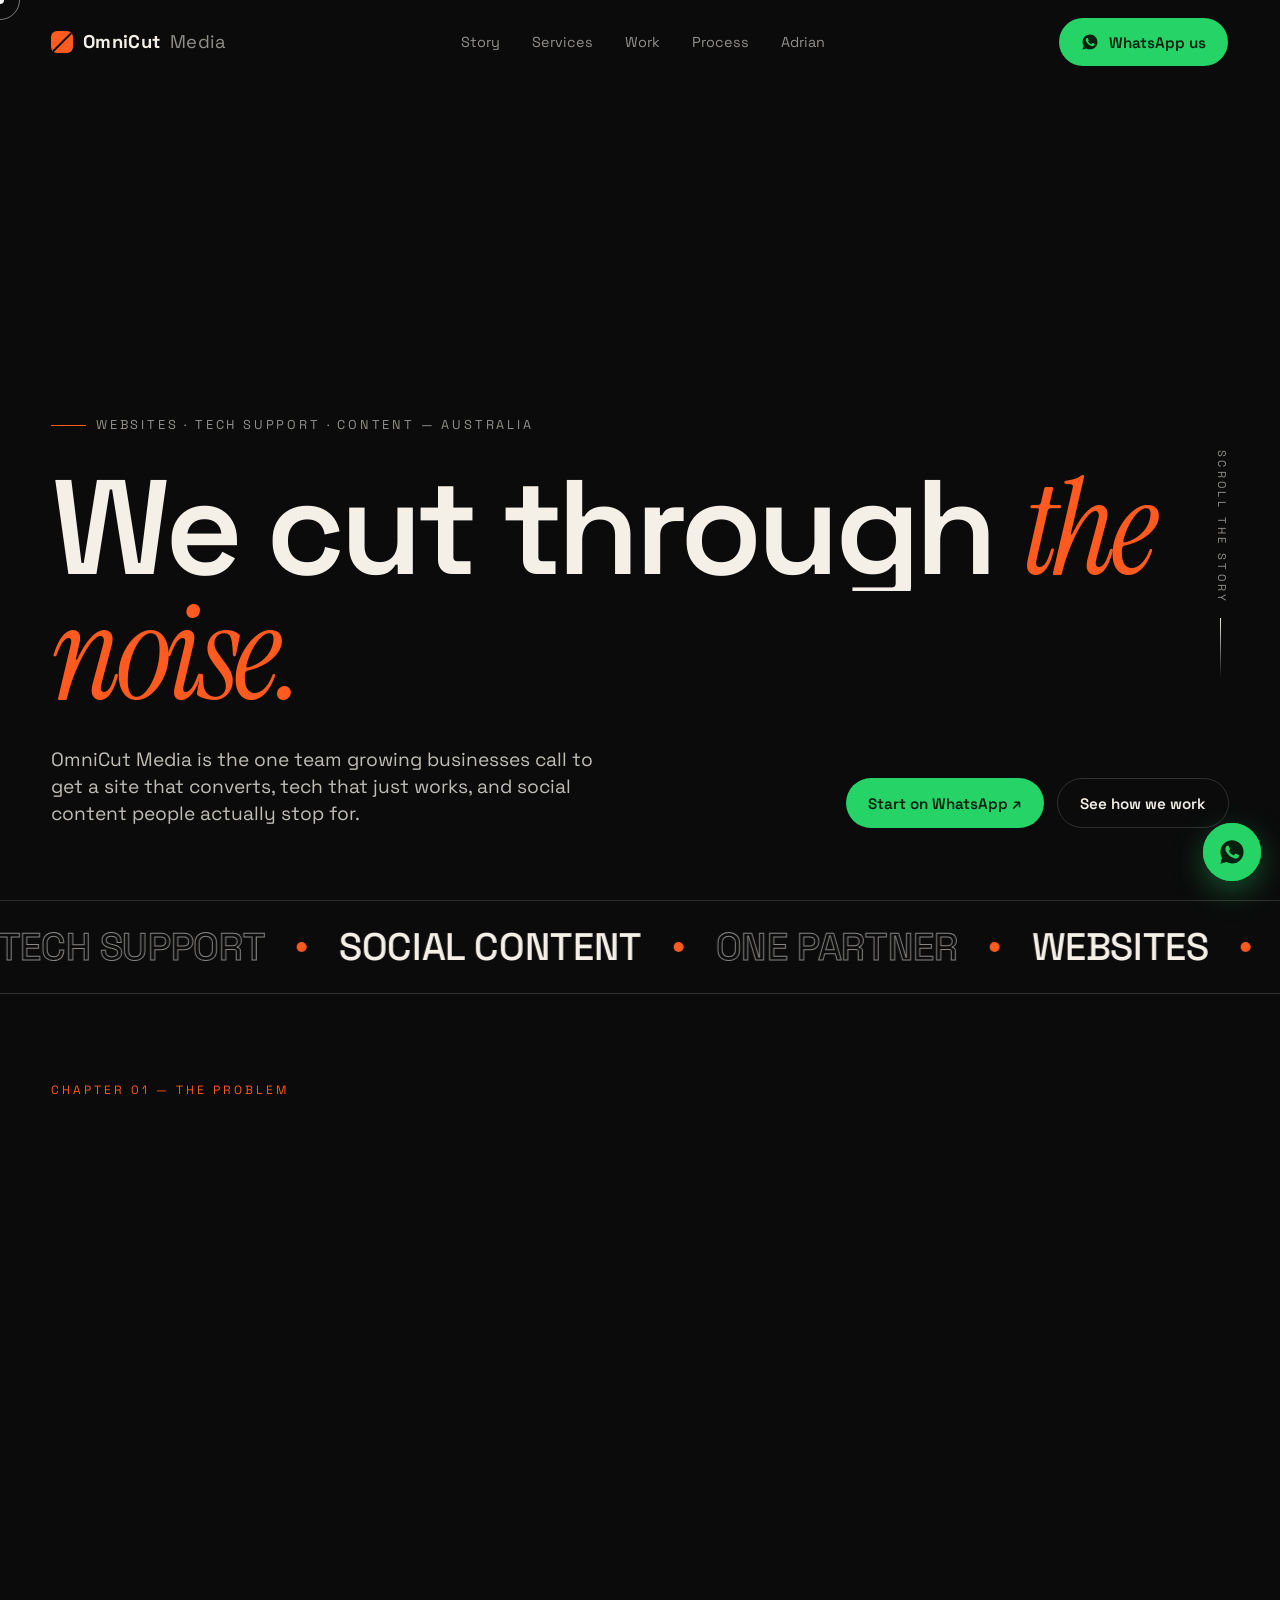
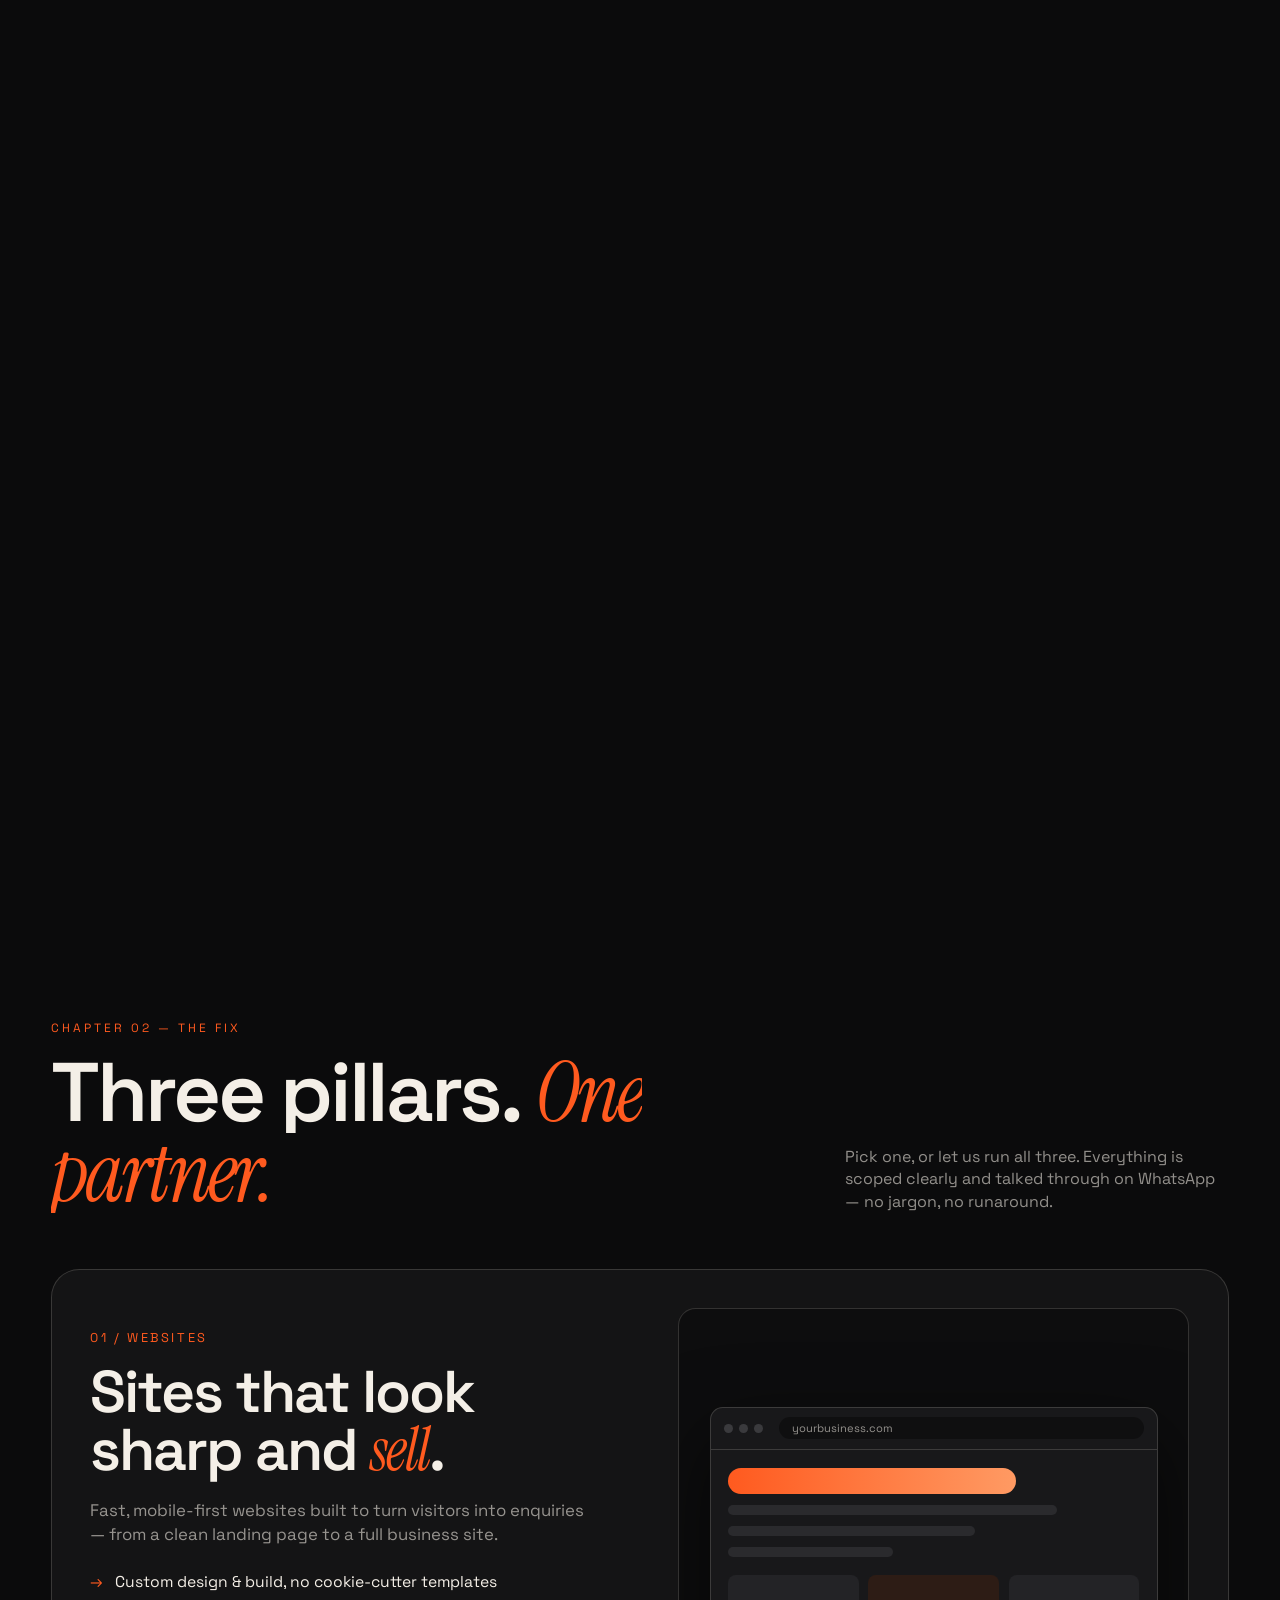
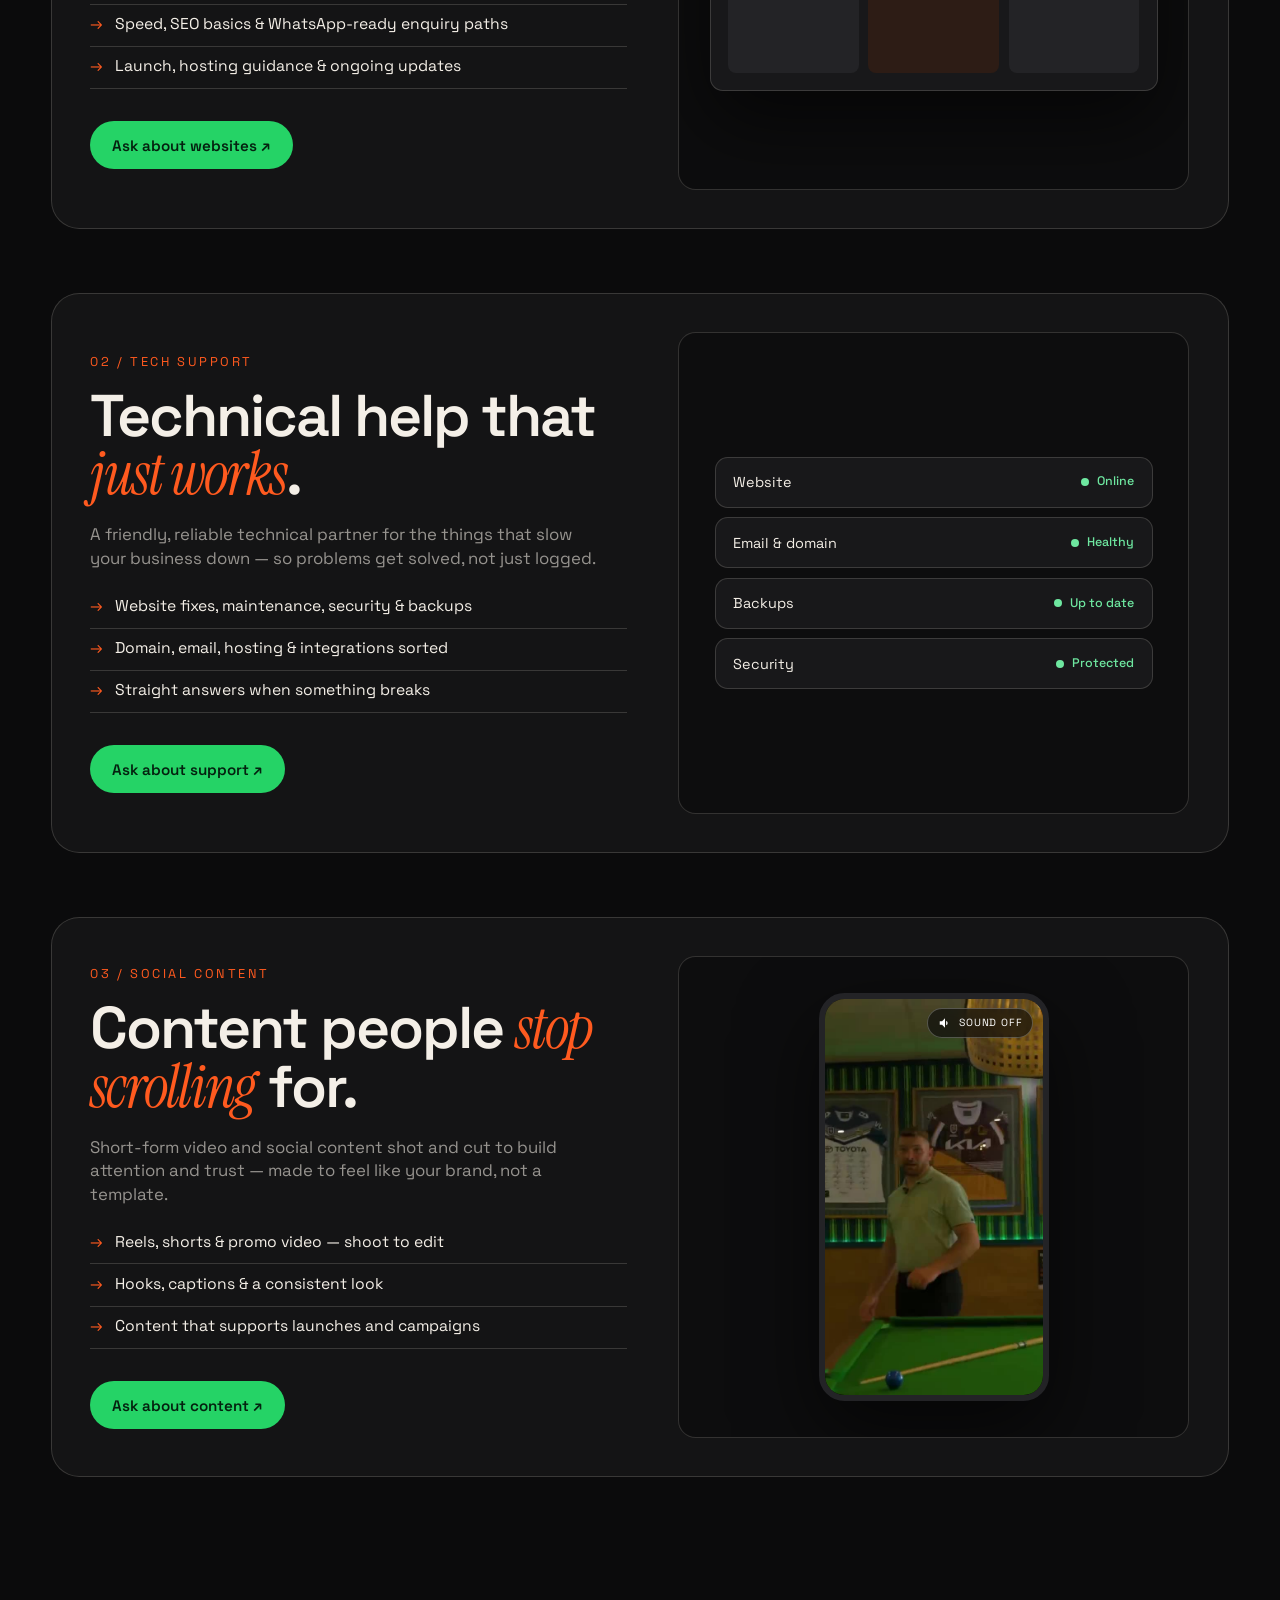
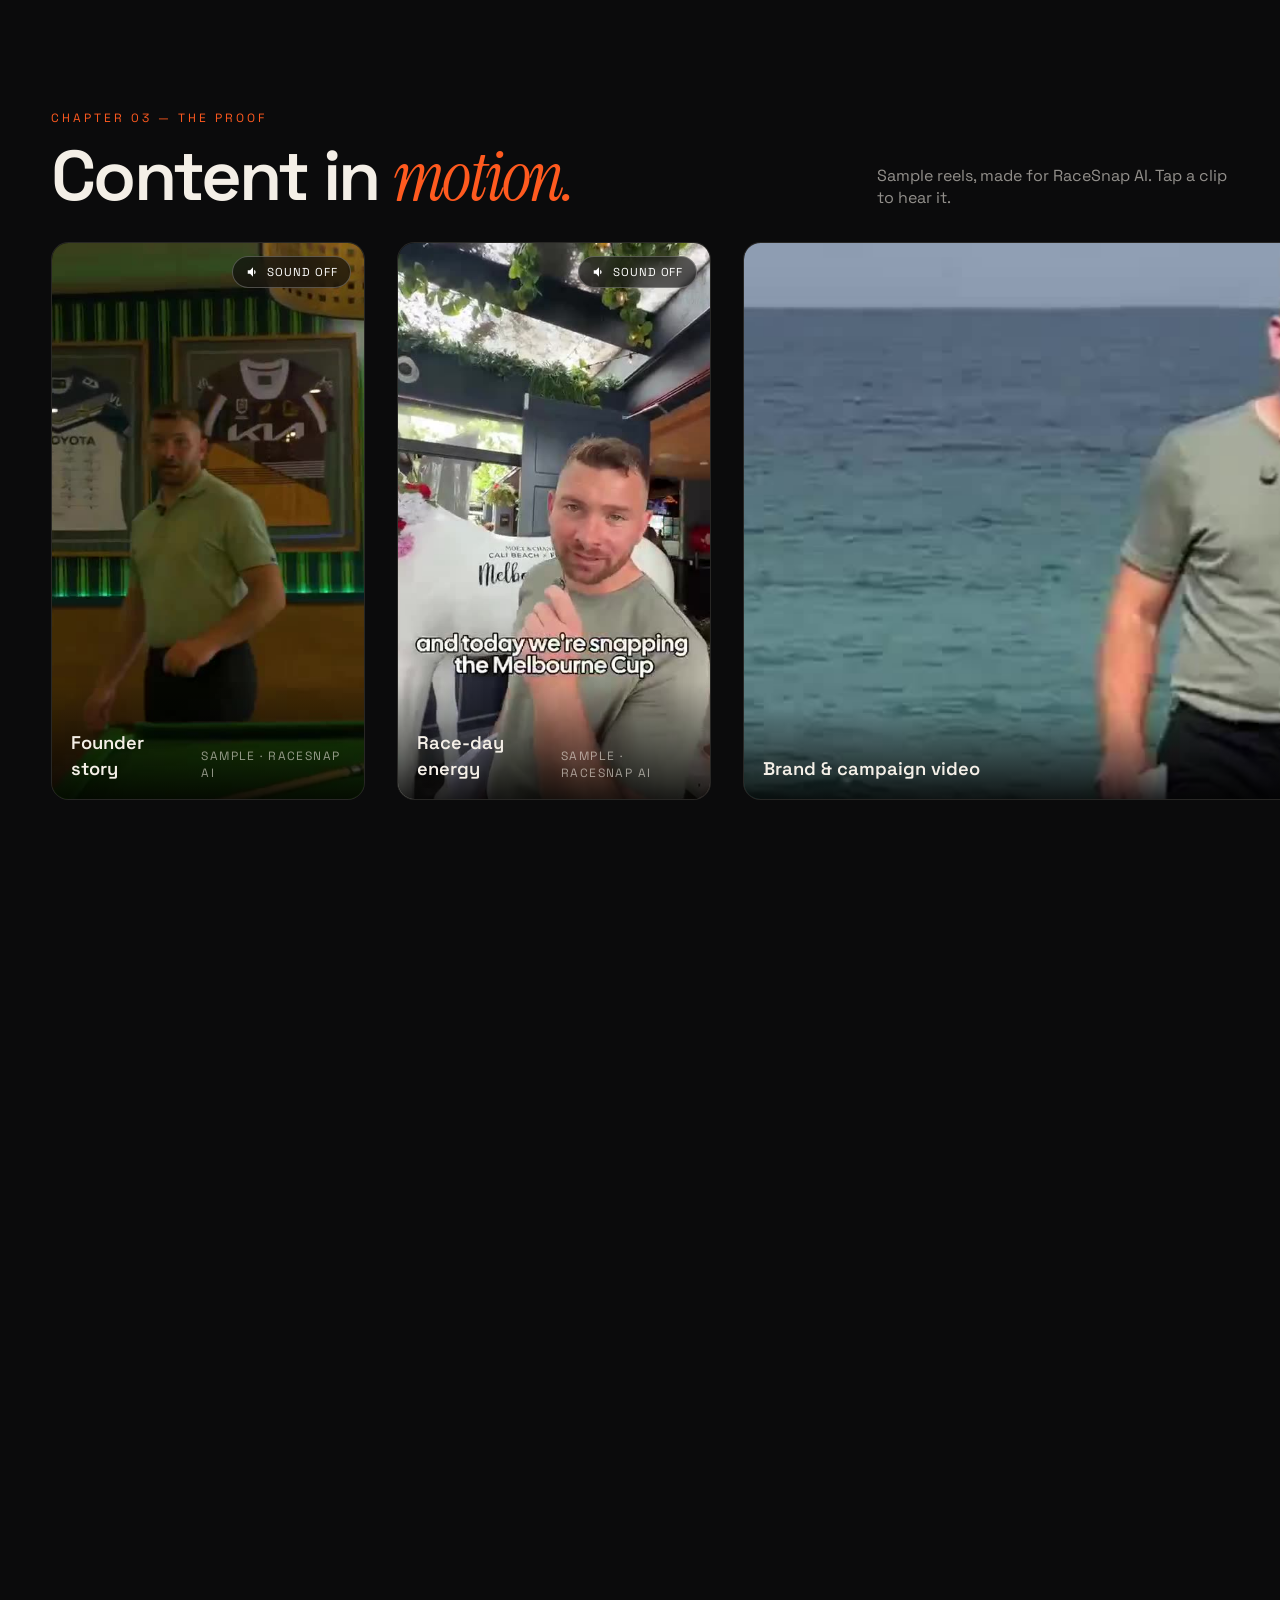
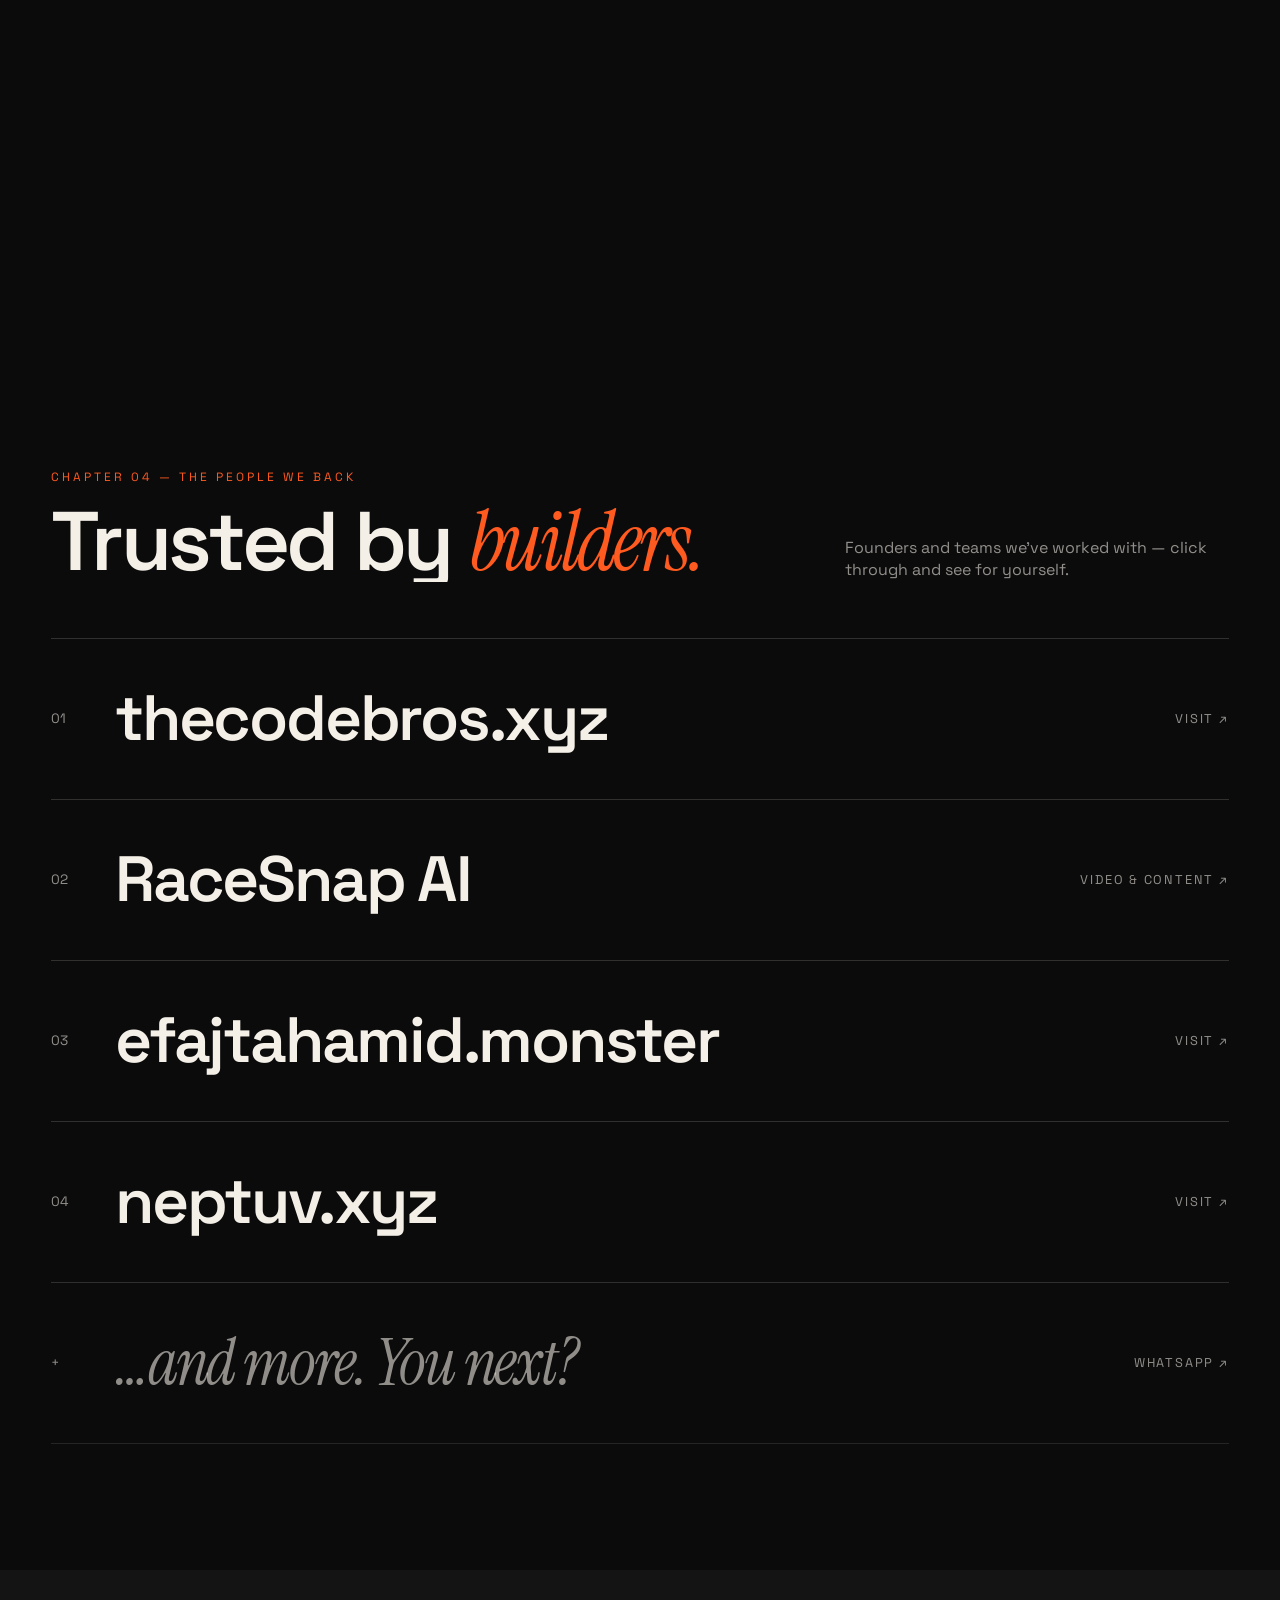
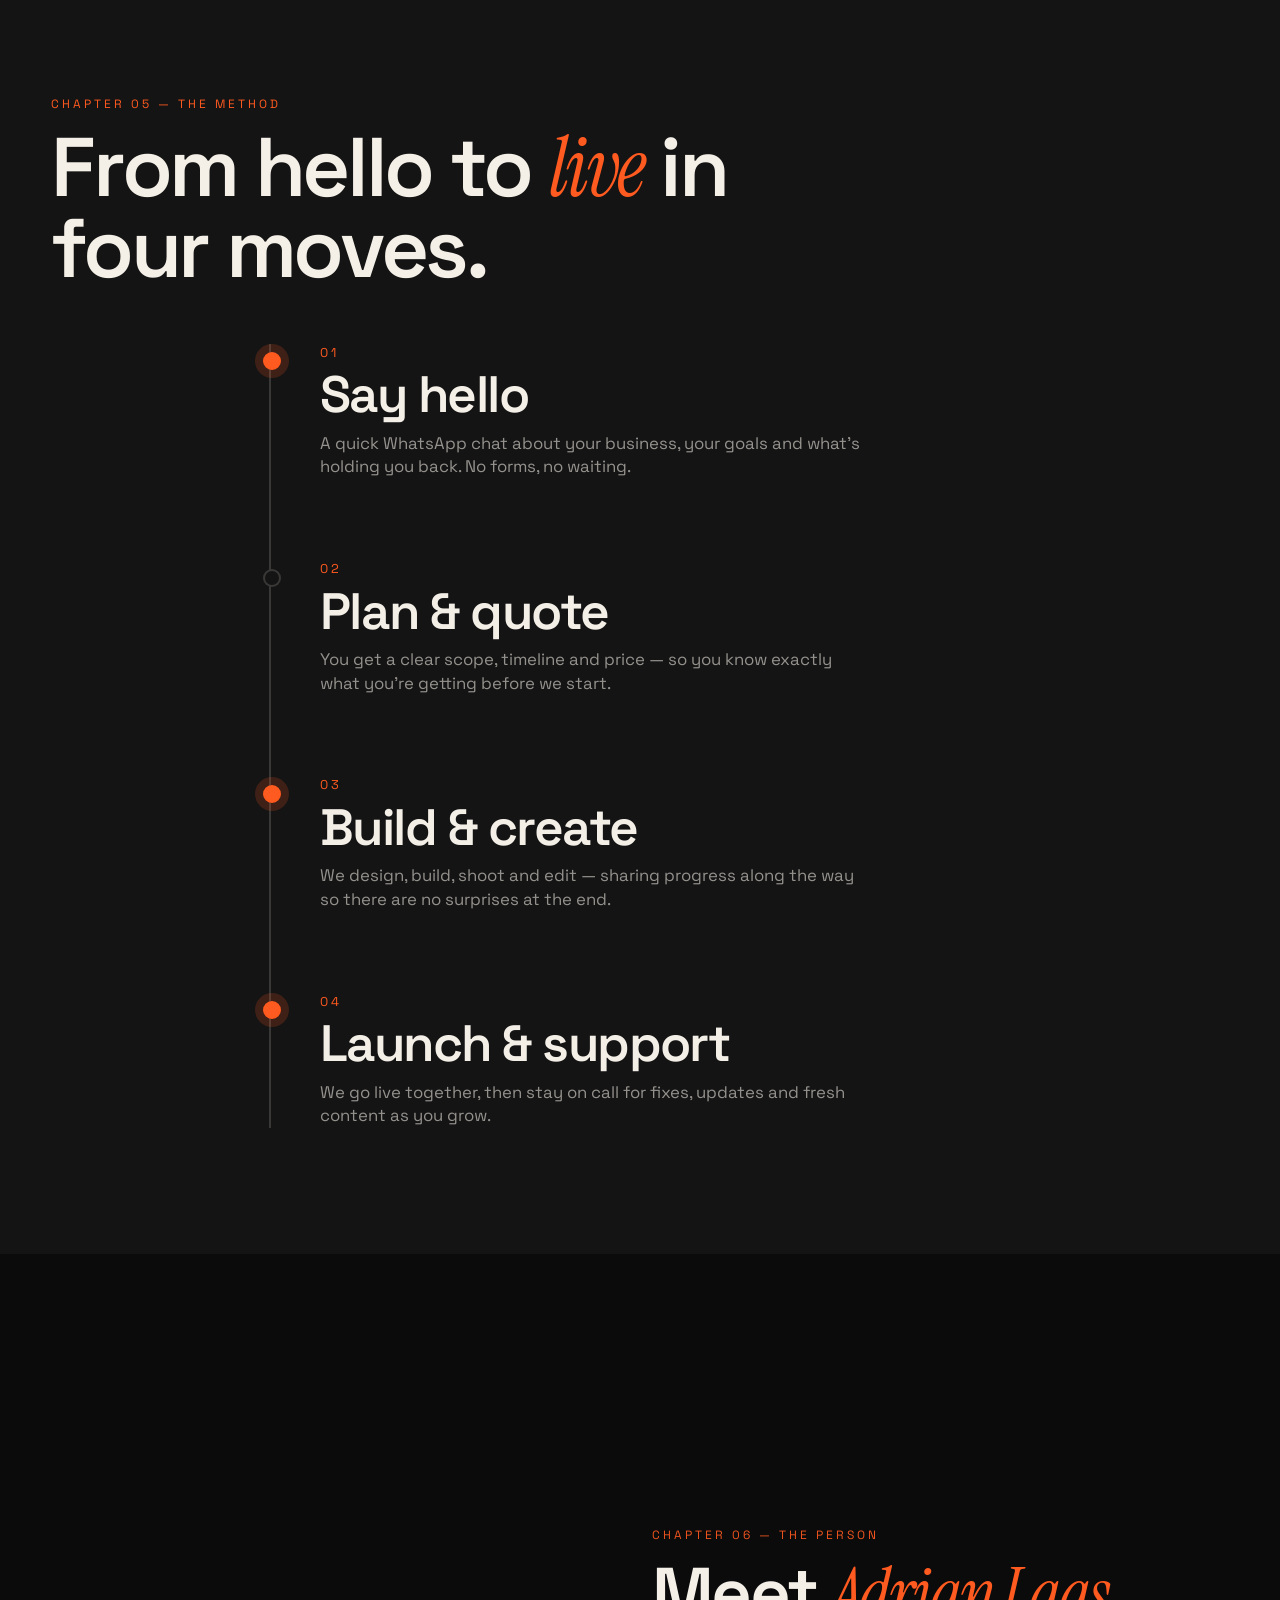
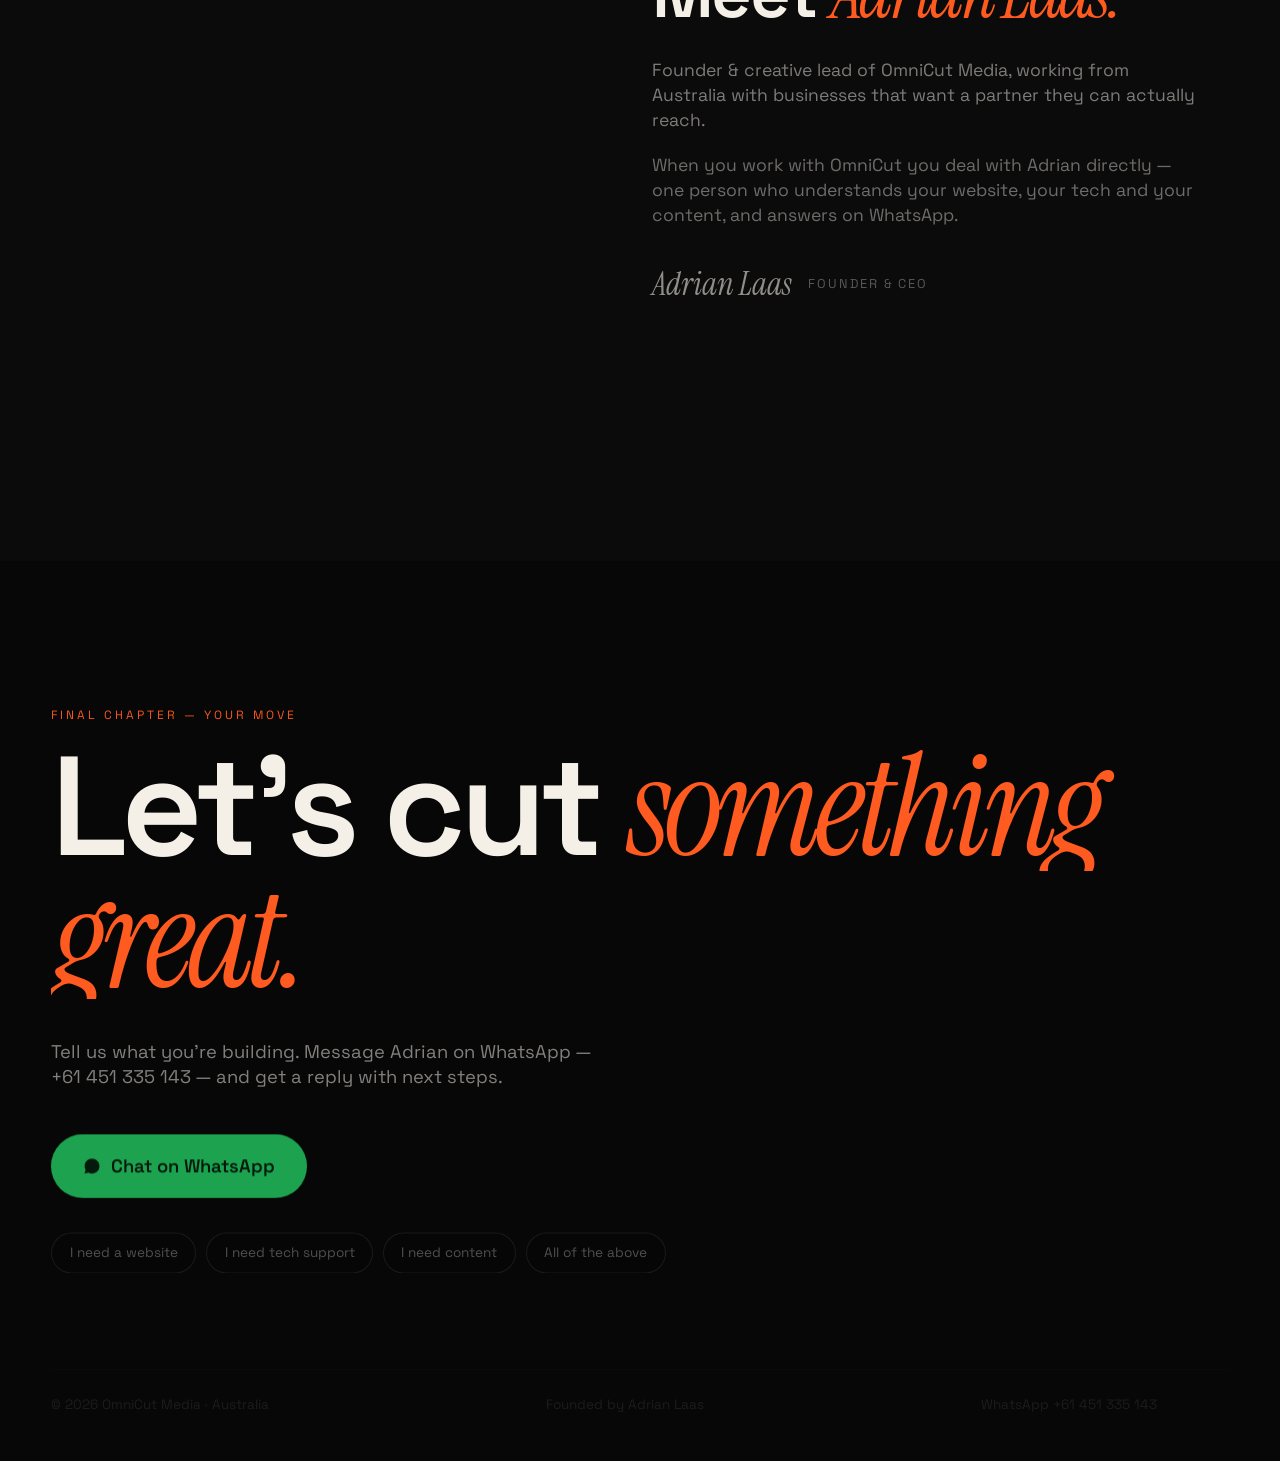
==== index.html @ cf91d257 "Add OmniCut Media story-scroll website Co-Authored-By: Claude Sonnet 5.5 <noreply@anthropic.com> Cla" ====
<!DOCTYPE html>
<html lang="en">
<head>
<meta charset="UTF-8">
<meta name="viewport" content="width=device-width, initial-scale=1.0">
<title>OmniCut Media — Websites, Tech Support & Content</title>
<meta name="description" content="OmniCut Media, founded by Adrian Laas in Australia: websites, technical support and social media content for growing businesses.">
<link rel="preconnect" href="https://fonts.googleapis.com">
<link rel="preconnect" href="https://fonts.gstatic.com" crossorigin>
<link href="https://fonts.googleapis.com/css2?family=Instrument+Serif:ital@0;1&family=Space+Grotesk:wght@400;500;600;700&display=swap" rel="stylesheet">
<style>
  :root {
    --bg: #0b0b0c;
    --bg-2: #141415;
    --fg: #f4efe7;
    --muted: rgba(244, 239, 231, 0.58);
    --line: rgba(244, 239, 231, 0.16);
    --accent: #ff5a1f;
    --wa: #25d366;
    --radius: 1.1rem;
    --font: "Space Grotesk", -apple-system, BlinkMacSystemFont, "Segoe UI", Roboto, Helvetica, Arial, sans-serif;
    --font-serif: "Instrument Serif", Georgia, "Times New Roman", serif;
    --pad: clamp(1.25rem, 4vw, 3.5rem);
  }
  * { margin: 0; padding: 0; box-sizing: border-box; }
  html { background: var(--bg); }
  html.lenis, html.lenis body { height: auto; }
  .lenis.lenis-smooth { scroll-behavior: auto !important; }
  .lenis.lenis-stopped { overflow: hidden; }
  body { color: var(--fg); font-family: var(--font); overflow-x: clip; -webkit-font-smoothing: antialiased; line-height: 1.4; }
  a { color: inherit; text-decoration: none; }
  button { font: inherit; color: inherit; }
  img, video { display: block; max-width: 100%; }
  em { font-family: var(--font-serif); font-style: italic; font-weight: 400; color: var(--accent); }
  ::selection { background: var(--accent); color: #000; }

  /* ---------- cursor ---------- */
  .cursor, .cursor-ring { position: fixed; top: 0; left: 0; pointer-events: none; z-index: 9999; border-radius: 50%; transform: translate(-50%, -50%); }
  .cursor { width: 8px; height: 8px; background: #fff; mix-blend-mode: difference; }
  .cursor-ring { width: 40px; height: 40px; border: 1px solid rgba(255,255,255,.45); display: grid; place-items: center; font-size: .6rem; letter-spacing: .12em; text-transform: uppercase; color: #000; }
  .cursor-ring span { opacity: 0; }
  @media (hover: none), (max-width: 768px) { .cursor, .cursor-ring { display: none; } }

  /* ---------- loader ---------- */
  .loader { position: fixed; inset: 0; z-index: 200; background: var(--bg); display: grid; place-items: center; }
  .loader-inner { display: flex; flex-direction: column; align-items: center; gap: 1.6rem; }
  .ring { position: relative; width: 120px; height: 120px; }
  .ring svg { width: 100%; height: 100%; transform: rotate(-90deg); }
  .ring circle { fill: none; stroke-width: 2; }
  .ring .track { stroke: var(--line); }
  .ring .bar { stroke: var(--accent); stroke-dasharray: 339.3; stroke-dashoffset: 339.3; stroke-linecap: round; }
  .ring .pct { position: absolute; inset: 0; display: grid; place-items: center; font-size: 1rem; letter-spacing: .1em; }
  .loader-brand { font-size: 1rem; letter-spacing: .4em; text-transform: uppercase; color: var(--muted); }

  /* ---------- header ---------- */
  header { position: fixed; inset: 0 0 auto 0; z-index: 50; display: flex; align-items: center; justify-content: space-between; padding: 1.1rem var(--pad); transition: background .4s, backdrop-filter .4s, padding .4s; }
  header.scrolled { background: rgba(11,11,12,.6); backdrop-filter: blur(14px); -webkit-backdrop-filter: blur(14px); padding-top: .8rem; padding-bottom: .8rem; }
  .brand { display: flex; align-items: center; gap: .6rem; font-weight: 700; letter-spacing: .02em; font-size: 1.15rem; }
  .brand i { width: 22px; height: 22px; border-radius: 6px; background: var(--accent); display: grid; place-items: center; position: relative; overflow: hidden; }
  .brand i::after { content: ""; position: absolute; width: 140%; height: 2px; background: var(--bg); transform: rotate(-45deg); }
  .brand b { font-weight: 400; color: var(--muted); }
  nav.links { display: flex; gap: 2rem; font-size: .9rem; color: var(--muted); }
  nav.links a { position: relative; transition: color .25s; }
  nav.links a:hover { color: var(--fg); }
  nav.links a::after { content: ""; position: absolute; left: 0; bottom: -4px; width: 100%; height: 1px; background: var(--accent); transform: scaleX(0); transform-origin: left; transition: transform .35s; }
  nav.links a:hover::after { transform: scaleX(1); }
  .btn { display: inline-flex; align-items: center; gap: .6rem; padding: .85rem 1.4rem; border-radius: 99px; font-weight: 600; font-size: .95rem; background: var(--fg); color: #0b0b0c; border: 0; cursor: pointer; will-change: transform; transition: background .3s, color .3s; }
  .btn:hover { background: var(--accent); color: #000; }
  .btn.wa { background: var(--wa); color: #04210f; }
  .btn.wa:hover { background: #fff; }
  .btn.ghost { background: transparent; color: var(--fg); border: 1px solid var(--line); }
  .btn.ghost:hover { background: var(--fg); color: #000; }
  .btn svg { width: 18px; height: 18px; fill: currentColor; flex: none; }
  @media (max-width: 860px) { nav.links { display: none; } }
  @media (max-width: 520px) { .brand b { display: none; } header .btn { padding: .65rem 1rem; font-size: .85rem; } .wa-float { bottom: .8rem; right: .8rem; width: 50px; height: 50px; } }

  /* ---------- hero ---------- */
  .hero { position: relative; min-height: 100svh; display: flex; align-items: flex-end; padding: 0 var(--pad) clamp(3rem, 8vh, 5rem); overflow: hidden; }
  .hero-media { position: absolute; inset: 0; z-index: 0; }
  .hero-media video { width: 100%; height: 115%; object-fit: cover; filter: saturate(.85) contrast(1.05); }
  .hero-media::after { content: ""; position: absolute; inset: 0; background: linear-gradient(180deg, rgba(11,11,12,.55) 0%, rgba(11,11,12,.25) 35%, rgba(11,11,12,.92) 100%); }
  .hero-inner { position: relative; z-index: 2; width: 100%; display: grid; gap: 2rem; }
  .eyebrow { display: inline-flex; align-items: center; gap: .6rem; font-size: .8rem; letter-spacing: .22em; text-transform: uppercase; color: var(--muted); }
  .eyebrow::before { content: ""; width: 2.2rem; height: 1px; background: var(--accent); }
  .hero h1 { font-size: clamp(3rem, 10.5vw, 9.5rem); font-weight: 600; line-height: .92; letter-spacing: -.04em; max-width: 14ch; }
  .hero-row { display: flex; flex-wrap: wrap; align-items: flex-end; justify-content: space-between; gap: 2rem; }
  .hero .sub { max-width: 34rem; font-size: clamp(1rem, 1.5vw, 1.25rem); color: rgba(244,239,231,.78); }
  .hero-ctas { display: flex; flex-wrap: wrap; gap: .8rem; }
  .scroll-cue { position: absolute; right: var(--pad); top: 50%; z-index: 2; writing-mode: vertical-rl; font-size: .7rem; letter-spacing: .3em; text-transform: uppercase; color: var(--muted); display: flex; align-items: center; gap: .8rem; }
  .scroll-cue::after { content: ""; width: 1px; height: 60px; background: linear-gradient(var(--fg), transparent); animation: cue 2s infinite; transform-origin: top; }
  @keyframes cue { 0% { transform: scaleY(0); } 50% { transform: scaleY(1); } 100% { transform: scaleY(1); opacity: 0; } }
  @media (max-width: 768px) { .scroll-cue { display: none; } }

  /* ---------- marquee ---------- */
  .marquee { overflow: hidden; border-block: 1px solid var(--line); padding: 1.2rem 0; background: var(--bg); position: relative; z-index: 3; }
  .marquee-track { display: flex; width: max-content; will-change: transform; }
  .marquee-item { display: flex; align-items: center; gap: 2rem; padding-right: 2rem; font-size: clamp(1.4rem, 3.2vw, 2.4rem); text-transform: uppercase; font-weight: 500; white-space: nowrap; letter-spacing: -.01em; }
  .marquee-item .dot { width: 10px; height: 10px; border-radius: 50%; background: var(--accent); }
  .marquee-item.o { color: transparent; -webkit-text-stroke: 1px rgba(244,239,231,.55); }

  /* ---------- story (pinned) ---------- */
  .chapter-label { font-size: .75rem; letter-spacing: .25em; text-transform: uppercase; color: var(--accent); }
  .story { position: relative; height: 100svh; overflow: hidden; background: var(--bg); }
  .story-video { position: absolute; inset: 0; clip-path: inset(50% 50% 50% 50% round 24px); }
  .story-video video { width: 100%; height: 100%; object-fit: cover; }
  .story-video::after { content: ""; position: absolute; inset: 0; background: rgba(11,11,12,.5); }
  .story-stage { position: relative; z-index: 2; height: 100%; display: grid; place-items: center; padding: 0 var(--pad); text-align: center; }
  .story .chapter-label { position: absolute; top: 5.5rem; left: var(--pad); z-index: 3; }
  .story-line { position: absolute; max-width: 18ch; font-size: clamp(2.2rem, 7vw, 6rem); font-weight: 600; line-height: 1; letter-spacing: -.035em; opacity: 0; }
  .story-line small { display: block; margin-top: 1.2rem; font-family: var(--font); font-size: clamp(.95rem, 1.4vw, 1.15rem); letter-spacing: 0; font-weight: 400; color: var(--muted); max-width: 32rem; margin-inline: auto; line-height: 1.5; }
  .story-line.final { max-width: 20ch; }

  /* ---------- services (stack) ---------- */
  .services { padding: clamp(6rem, 14vh, 10rem) var(--pad) 4rem; position: relative; background: var(--bg); z-index: 3; }
  .sec-head { display: flex; flex-wrap: wrap; align-items: end; justify-content: space-between; gap: 1.5rem; margin-bottom: 3.5rem; }
  .sec-head h2 { font-size: clamp(2.4rem, 6.5vw, 5.5rem); font-weight: 600; letter-spacing: -.04em; line-height: .95; max-width: 14ch; }
  .sec-head p { max-width: 24rem; color: var(--muted); }
  .pillar { position: sticky; background: var(--bg-2); border: 1px solid var(--line); border-radius: calc(var(--radius) * 1.6); padding: clamp(1.4rem, 3vw, 2.6rem); display: grid; grid-template-columns: 1.05fr 1fr; gap: clamp(1.5rem, 4vw, 4rem); margin-bottom: 4rem; min-height: min(70vh, 560px); will-change: transform; }
  .pillar .num { font-size: .8rem; letter-spacing: .2em; color: var(--accent); }
  .pillar h3 { font-size: clamp(2rem, 4.6vw, 4rem); letter-spacing: -.035em; line-height: 1; margin: 1rem 0 1.2rem; font-weight: 600; }
  .pillar p.lead { color: var(--muted); max-width: 32rem; margin-bottom: 1.6rem; font-size: 1.05rem; }
  .pillar ul { list-style: none; display: grid; gap: .6rem; margin-bottom: 2rem; }
  .pillar li { display: flex; gap: .7rem; align-items: baseline; border-bottom: 1px solid var(--line); padding-bottom: .6rem; font-size: .98rem; }
  .pillar li::before { content: "→"; color: var(--accent); }
  .pillar .col-text { display: flex; flex-direction: column; justify-content: center; }
  .pillar .col-vis { position: relative; border-radius: var(--radius); overflow: hidden; background: #0d0d0e; min-height: 320px; display: grid; place-items: center; border: 1px solid var(--line); }
  @media (max-width: 860px) { .pillar { position: relative; top: auto !important; grid-template-columns: 1fr; filter: none !important; transform: none !important; } .pillar .col-vis { min-height: 280px; order: -1; } }

  /* visual mocks */
  .browser { width: 88%; border-radius: .8rem; overflow: hidden; background: #18181a; border: 1px solid var(--line); box-shadow: 0 30px 80px rgba(0,0,0,.6); }
  .browser-bar { display: flex; align-items: center; gap: .4rem; padding: .6rem .8rem; border-bottom: 1px solid var(--line); }
  .browser-bar i { width: 9px; height: 9px; border-radius: 50%; background: #3a3a3d; }
  .browser-bar span { margin-left: .6rem; font-size: .7rem; color: var(--muted); background: #0f0f10; padding: .2rem .8rem; border-radius: 99px; flex: 1; }
  .browser-body { padding: 1.1rem; display: grid; gap: .7rem; }
  .sk { height: 10px; border-radius: 99px; background: #2a2a2d; transform-origin: left; }
  .sk.big { height: 26px; background: linear-gradient(90deg, var(--accent), #ff9a63); width: 70%; }
  .sk.w60 { width: 60%; } .sk.w80 { width: 80%; } .sk.w40 { width: 40%; }
  .blocks { display: grid; grid-template-columns: repeat(3, 1fr); gap: .6rem; margin-top: .4rem; }
  .blocks div { aspect-ratio: 4/3; border-radius: .5rem; background: #232326; }
  .blocks div:nth-child(2) { background: #2d1c15; }
  .status-card { width: 86%; display: grid; gap: .6rem; }
  .status-row { display: flex; align-items: center; justify-content: space-between; padding: .9rem 1.1rem; border-radius: .8rem; background: #18181a; border: 1px solid var(--line); font-size: .9rem; }
  .status-row b { display: inline-flex; align-items: center; gap: .5rem; font-weight: 500; font-size: .78rem; color: #6ee7a0; }
  .status-row b::before { content: ""; width: 8px; height: 8px; border-radius: 50%; background: #6ee7a0; box-shadow: 0 0 0 0 rgba(110,231,160,.6); animation: pulse 2s infinite; }
  @keyframes pulse { 70% { box-shadow: 0 0 0 9px rgba(110,231,160,0); } 100% { box-shadow: 0 0 0 0 rgba(110,231,160,0); } }
  .phone { width: min(52%, 230px); aspect-ratio: 9 / 16; border-radius: 1.6rem; overflow: hidden; border: 6px solid #232326; box-shadow: 0 30px 80px rgba(0,0,0,.6); background: #000; }
  .phone video { width: 100%; height: 100%; object-fit: cover; }

  /* ---------- work (horizontal) ---------- */
  .work { position: relative; background: var(--bg); overflow: hidden; z-index: 3; }
  .work-pin { height: 100svh; display: flex; flex-direction: column; justify-content: center; }
  .work-head { padding: 0 var(--pad); margin-bottom: 2rem; display: flex; justify-content: space-between; align-items: end; gap: 1rem; flex-wrap: wrap; }
  .work-head h2 { font-size: clamp(2.2rem, 5.5vw, 4.5rem); font-weight: 600; letter-spacing: -.04em; line-height: .95; }
  .work-track { display: flex; gap: clamp(1rem, 2.5vw, 2.2rem); padding: 0 var(--pad); width: max-content; will-change: transform; align-items: stretch; }
  .work-card { position: relative; height: min(62vh, 560px); border-radius: var(--radius); overflow: hidden; background: #000; border: 1px solid var(--line); flex: none; }
  .work-card.portrait { aspect-ratio: 9 / 16; }
  .work-card.wide { aspect-ratio: 16 / 9; }
  .work-card video { width: 100%; height: 100%; object-fit: cover; }
  .work-card .cap { position: absolute; inset: auto 0 0 0; padding: 3rem 1.2rem 1.1rem; background: linear-gradient(transparent, rgba(0,0,0,.85)); display: flex; justify-content: space-between; align-items: end; gap: 1rem; }
  .work-card .cap h4 { font-size: 1.15rem; font-weight: 600; }
  .work-card .cap span { font-size: .75rem; letter-spacing: .12em; text-transform: uppercase; color: var(--muted); }
  .work-end { flex: none; width: min(70vw, 460px); display: flex; flex-direction: column; justify-content: center; gap: 1.2rem; padding-right: var(--pad); }
  .work-end h3 { font-size: clamp(2rem, 4vw, 3.2rem); line-height: 1; letter-spacing: -.03em; font-weight: 600; }
  @media (max-width: 860px) {
    .work-pin { height: auto; padding: 5rem 0; }
    .work-track { overflow-x: auto; width: 100%; scroll-snap-type: x mandatory; padding-bottom: 1rem; }
    .work-card { height: 60vh; scroll-snap-align: center; }
  }

  /* ---------- clients ---------- */
  .clients { padding: clamp(6rem, 14vh, 10rem) var(--pad); background: var(--bg); position: relative; z-index: 3; }
  .client-list { border-top: 1px solid var(--line); }
  .client-row { position: relative; display: grid; grid-template-columns: 3rem 1fr auto; gap: 1rem; align-items: center; padding: clamp(1.3rem, 3vw, 2.2rem) 0; border-bottom: 1px solid var(--line); overflow: hidden; }
  .client-row::before { content: ""; position: absolute; inset: 0; background: var(--accent); transform: translateY(101%); transition: transform .5s cubic-bezier(.19,1,.22,1); z-index: 0; }
  .client-row > * { position: relative; z-index: 1; transition: color .3s; }
  .client-row:hover::before { transform: translateY(0); }
  .client-row:hover > * { color: #0b0b0c; }
  .client-row .n { font-size: .85rem; color: var(--muted); }
  .client-row h3 { font-size: clamp(1.7rem, 5vw, 4rem); font-weight: 600; letter-spacing: -.035em; }
  .client-row .meta { font-size: .8rem; letter-spacing: .14em; text-transform: uppercase; color: var(--muted); text-align: right; }
  .client-row:hover .meta, .client-row:hover .n { color: rgba(11,11,12,.7); }
  .client-row.more h3 { font-family: var(--font-serif); font-style: italic; font-weight: 400; color: var(--muted); }

  /* ---------- process ---------- */
  .process { padding: clamp(6rem, 14vh, 10rem) var(--pad); background: var(--bg-2); position: relative; z-index: 3; }
  .steps { position: relative; display: grid; gap: clamp(3rem, 9vh, 6rem); max-width: 60rem; margin-left: auto; padding-left: 3.2rem; }
  .steps-line { position: absolute; left: 0; top: 0; bottom: 0; width: 2px; background: var(--line); }
  .steps-line i { position: absolute; inset: 0; background: var(--accent); transform-origin: top; transform: scaleY(0); }
  .step { position: relative; }
  .step::before { content: ""; position: absolute; left: -3.2rem; top: .55rem; width: 14px; height: 14px; margin-left: -6px; border-radius: 50%; background: var(--bg-2); border: 2px solid var(--line); transition: .4s; }
  .step.on::before { background: var(--accent); border-color: var(--accent); box-shadow: 0 0 0 8px rgba(255,90,31,.18); }
  .step .k { font-size: .8rem; letter-spacing: .2em; color: var(--accent); }
  .step h3 { font-size: clamp(1.8rem, 4vw, 3.2rem); letter-spacing: -.03em; font-weight: 600; margin: .5rem 0 .7rem; line-height: 1; }
  .step p { color: var(--muted); max-width: 34rem; font-size: 1.05rem; }
  .process .sec-head { max-width: none; }

  /* ---------- about ---------- */
  .about { padding: clamp(6rem, 14vh, 10rem) var(--pad); background: var(--bg); display: grid; grid-template-columns: 1fr 1.1fr; gap: clamp(2rem, 6vw, 6rem); align-items: center; position: relative; z-index: 3; }
  .about-photo { position: relative; aspect-ratio: 4/5; border-radius: calc(var(--radius) * 1.6); overflow: hidden; clip-path: inset(0 0 100% 0 round 28px); }
  .about-photo img { width: 100%; height: 118%; object-fit: cover; object-position: 50% 30%; }
  .about-tag { position: absolute; left: 1rem; bottom: 1rem; display: flex; align-items: center; gap: .6rem; background: rgba(11,11,12,.7); backdrop-filter: blur(10px); border: 1px solid var(--line); padding: .55rem 1rem; border-radius: 99px; font-size: .8rem; }
  .about-tag::before { content: ""; width: 8px; height: 8px; border-radius: 50%; background: #6ee7a0; }
  .about h2 { font-size: clamp(2.2rem, 5.5vw, 4.6rem); font-weight: 600; letter-spacing: -.04em; line-height: .98; margin: 1rem 0 1.6rem; }
  .about p { color: var(--muted); font-size: 1.1rem; max-width: 34rem; margin-bottom: 1rem; }
  .sig { margin-top: 1.8rem; display: flex; align-items: center; gap: 1rem; }
  .sig b { font-family: var(--font-serif); font-style: italic; font-weight: 400; font-size: 2rem; }
  .sig span { font-size: .8rem; letter-spacing: .15em; text-transform: uppercase; color: var(--muted); }
  @media (max-width: 860px) { .about { grid-template-columns: 1fr; } }

  /* ---------- contact ---------- */
  .contact { position: relative; min-height: 100svh; background: #070708; display: flex; flex-direction: column; justify-content: center; padding: 8rem var(--pad) 4rem; overflow: hidden; z-index: 3; }
  .contact canvas { position: absolute; inset: 0; width: 100%; height: 100%; }
  .contact-inner { position: relative; z-index: 2; }
  .contact h2 { font-size: clamp(3rem, 11vw, 10rem); font-weight: 600; letter-spacing: -.045em; line-height: .9; margin: 1.2rem 0 2.2rem; }
  .contact .sub { max-width: 34rem; color: var(--muted); font-size: 1.15rem; margin-bottom: 2.4rem; }
  .contact .btn.big { font-size: 1.15rem; padding: 1.2rem 2rem; }
  .chips { display: flex; flex-wrap: wrap; gap: .6rem; margin-top: 1.6rem; }
  .chip { padding: .6rem 1.1rem; border: 1px solid var(--line); border-radius: 99px; font-size: .85rem; color: var(--muted); transition: .3s; background: rgba(7,7,8,.5); }
  .chip:hover { border-color: var(--accent); color: var(--fg); background: rgba(255,90,31,.12); }
  .foot { padding-right: 4.5rem; position: relative; z-index: 2; display: flex; flex-wrap: wrap; justify-content: space-between; gap: 1rem; margin-top: 5rem; padding-top: 1.6rem; border-top: 1px solid var(--line); font-size: .85rem; color: var(--muted); }

  /* ---------- stock bg video + sound ---------- */
  .bgvid { position: absolute; inset: 0; width: 100%; height: 100%; object-fit: cover; opacity: .32; z-index: 0; pointer-events: none; }
  .col-vis > :not(.bgvid) { position: relative; z-index: 1; }
  .process { overflow: hidden; }
  .process > .bgvid { opacity: .14; }
  .process > :not(.bgvid) { position: relative; z-index: 1; }
  .contact > .bgvid { opacity: .2; }
  .contact canvas { z-index: 1; }
  .sound-btn { position: absolute; top: .8rem; right: .8rem; z-index: 5; display: inline-flex; align-items: center; gap: .45rem; padding: .45rem .8rem; border-radius: 99px; border: 1px solid rgba(255,255,255,.25); background: rgba(11,11,12,.65); backdrop-filter: blur(8px); color: #fff; font-size: .72rem; letter-spacing: .08em; text-transform: uppercase; cursor: pointer; transition: background .3s; }
  .sound-btn:hover { background: var(--accent); color: #000; }
  .sound-btn svg { width: 14px; height: 14px; fill: currentColor; }
  .sound-btn.on { background: var(--accent); color: #000; border-color: var(--accent); }
  .phone { position: relative; }
  .phone .sound-btn { top: .6rem; right: .6rem; padding: .4rem .6rem; font-size: .65rem; }

  /* ---------- floating whatsapp ---------- */
  .wa-float { position: fixed; right: 1.2rem; bottom: 1.2rem; z-index: 60; width: 58px; height: 58px; border-radius: 50%; background: var(--wa); display: grid; place-items: center; box-shadow: 0 10px 30px rgba(37,211,102,.35); transition: transform .3s; opacity: 0; }
  .wa-float:hover { transform: scale(1.1); }
  .wa-float svg { width: 28px; height: 28px; fill: #04210f; }
  .wa-float::after { content: ""; position: absolute; inset: 0; border-radius: 50%; border: 2px solid var(--wa); animation: ping 2.4s infinite; }
  @keyframes ping { 0% { transform: scale(1); opacity: .7; } 100% { transform: scale(1.7); opacity: 0; } }

  @media (prefers-reduced-motion: reduce) { .scroll-cue::after, .wa-float::after, .status-row b::before { animation: none; } }
</style>
</head>
<body>

<div class="cursor" id="cursor"></div>
<div class="cursor-ring" id="ring"><span id="ringLabel">Play</span></div>

<!-- LOADER -->
<div class="loader" id="loader">
  <div class="loader-inner">
    <div class="ring">
      <svg viewBox="0 0 120 120"><circle class="track" cx="60" cy="60" r="54"/><circle class="bar" id="bar" cx="60" cy="60" r="54"/></svg>
      <div class="pct" id="pct">0</div>
    </div>
    <div class="loader-brand">OmniCut Media</div>
  </div>
</div>

<header id="header">
  <a href="#top" class="brand"><i></i>OmniCut<b>Media</b></a>
  <nav class="links">
    <a href="#story">Story</a>
    <a href="#services">Services</a>
    <a href="#work">Work</a>
    <a href="#process">Process</a>
    <a href="#about">Adrian</a>
  </nav>
  <a class="btn wa magnetic" data-wa="Hi Adrian, I found OmniCut Media online and I'd like to chat about a project." href="#" target="_blank" rel="noopener">
    <svg viewBox="0 0 24 24"><path d="M12.04 2C6.58 2 2.13 6.45 2.13 11.91c0 1.75.46 3.45 1.32 4.95L2.05 22l5.25-1.38a9.9 9.9 0 0 0 4.74 1.21c5.46 0 9.91-4.45 9.91-9.91S17.5 2 12.04 2Zm5.8 14.16c-.24.69-1.42 1.32-1.95 1.37-.5.05-1.13.07-1.82-.11a16.6 16.6 0 0 1-1.65-.61c-2.9-1.25-4.79-4.17-4.93-4.36-.14-.19-1.18-1.57-1.18-3s.75-2.13 1.01-2.42c.27-.29.58-.36.78-.36h.56c.18 0 .42-.07.66.5.24.58.83 2.02.9 2.17.07.14.12.31.02.5-.1.19-.14.31-.29.48-.14.17-.3.37-.43.5-.14.14-.29.3-.12.58.17.29.74 1.22 1.59 1.97 1.09.97 2.01 1.27 2.3 1.42.29.14.46.12.63-.07.17-.19.72-.84.91-1.13.19-.29.38-.24.65-.14.26.1 1.68.79 1.97.94.29.14.48.22.55.34.07.12.07.7-.17 1.39Z"/></svg>
    WhatsApp us
  </a>
</header>

<a class="wa-float" id="waFloat" data-wa="Hi Adrian, I'd like to chat about a project with OmniCut Media." href="#" target="_blank" rel="noopener" aria-label="Chat on WhatsApp">
  <svg viewBox="0 0 24 24"><path d="M12.04 2C6.58 2 2.13 6.45 2.13 11.91c0 1.75.46 3.45 1.32 4.95L2.05 22l5.25-1.38a9.9 9.9 0 0 0 4.74 1.21c5.46 0 9.91-4.45 9.91-9.91S17.5 2 12.04 2Zm5.8 14.16c-.24.69-1.42 1.32-1.95 1.37-.5.05-1.13.07-1.82-.11a16.6 16.6 0 0 1-1.65-.61c-2.9-1.25-4.79-4.17-4.93-4.36-.14-.19-1.18-1.57-1.18-3s.75-2.13 1.01-2.42c.27-.29.58-.36.78-.36h.56c.18 0 .42-.07.66.5.24.58.83 2.02.9 2.17.07.14.12.31.02.5-.1.19-.14.31-.29.48-.14.17-.3.37-.43.5-.14.14-.29.3-.12.58.17.29.74 1.22 1.59 1.97 1.09.97 2.01 1.27 2.3 1.42.29.14.46.12.63-.07.17-.19.72-.84.91-1.13.19-.29.38-.24.65-.14.26.1 1.68.79 1.97.94.29.14.48.22.55.34.07.12.07.7-.17 1.39Z"/></svg>
</a>

<main id="top">

  <!-- HERO -->
  <section class="hero">
    <div class="hero-media">
      <video id="heroVid" data-stock="41274" data-fallback="assets/videos/work3.mp4" autoplay muted loop playsinline preload="auto"></video>
    </div>
    <div class="scroll-cue">Scroll the story</div>
    <div class="hero-inner">
      <div class="eyebrow" data-fade>Websites · Tech support · Content — Australia</div>
      <h1 data-split>We cut through <em>the noise.</em></h1>
      <div class="hero-row">
        <p class="sub" data-fade>OmniCut Media is the one team growing businesses call to get a site that converts, tech that just works, and social content people actually stop for.</p>
        <div class="hero-ctas" data-fade>
          <a class="btn wa magnetic" data-wa="Hi Adrian, I'd like a quote for my business." href="#" target="_blank" rel="noopener">Start on WhatsApp ↗</a>
          <a class="btn ghost magnetic" href="#story">See how we work</a>
        </div>
      </div>
    </div>
  </section>

  <!-- MARQUEE -->
  <div class="marquee" aria-hidden="true">
    <div class="marquee-track" id="marquee">
      <span class="marquee-item">Websites <span class="dot"></span></span>
      <span class="marquee-item o">Tech Support <span class="dot"></span></span>
      <span class="marquee-item">Social Content <span class="dot"></span></span>
      <span class="marquee-item o">One Partner <span class="dot"></span></span>
      <span class="marquee-item">Websites <span class="dot"></span></span>
      <span class="marquee-item o">Tech Support <span class="dot"></span></span>
      <span class="marquee-item">Social Content <span class="dot"></span></span>
      <span class="marquee-item o">One Partner <span class="dot"></span></span>
    </div>
  </div>

  <!-- STORY (pinned) -->
  <section class="story" id="story">
    <div class="chapter-label">Chapter 01 — The problem</div>
    <div class="story-video" id="storyVideo"><video data-stock="44076" data-fallback="assets/videos/work2.mp4" autoplay muted loop playsinline preload="auto"></video></div>
    <div class="story-stage">
      <h2 class="story-line">Your business is brilliant.</h2>
      <h2 class="story-line">Your website? <em>Quietly invisible.</em></h2>
      <h2 class="story-line">Your socials? <em>Gathering dust.</em></h2>
      <h2 class="story-line">And the tech keeps <em>breaking.</em></h2>
      <h2 class="story-line final">So we cut the noise.<small>One team for your website, your tech and your content — so you can get back to running the business.</small></h2>
    </div>
  </section>

  <!-- SERVICES -->
  <section class="services" id="services">
    <div class="sec-head">
      <div>
        <div class="chapter-label">Chapter 02 — The fix</div>
        <h2 data-split style="margin-top:1rem">Three pillars. <em>One partner.</em></h2>
      </div>
      <p>Pick one, or let us run all three. Everything is scoped clearly and talked through on WhatsApp — no jargon, no runaround.</p>
    </div>

    <article class="pillar">
      <div class="col-text">
        <div class="num">01 / WEBSITES</div>
        <h3>Sites that look sharp and <em>sell</em>.</h3>
        <p class="lead">Fast, mobile-first websites built to turn visitors into enquiries — from a clean landing page to a full business site.</p>
        <ul>
          <li>Custom design &amp; build, no cookie-cutter templates</li>
          <li>Speed, SEO basics &amp; WhatsApp-ready enquiry paths</li>
          <li>Launch, hosting guidance &amp; ongoing updates</li>
        </ul>
        <div><a class="btn wa" data-wa="Hi Adrian, I'm interested in a new website." href="#" target="_blank" rel="noopener">Ask about websites ↗</a></div>
      </div>
      <div class="col-vis">
        <video class="bgvid" data-stock="41647" autoplay muted loop playsinline preload="metadata"></video>
        <div class="browser" data-tilt>
          <div class="browser-bar"><i></i><i></i><i></i><span>yourbusiness.com</span></div>
          <div class="browser-body">
            <div class="sk big"></div><div class="sk w80"></div><div class="sk w60"></div><div class="sk w40"></div>
            <div class="blocks"><div></div><div></div><div></div></div>
          </div>
        </div>
      </div>
    </article>

    <article class="pillar">
      <div class="col-text">
        <div class="num">02 / TECH SUPPORT</div>
        <h3>Technical help that <em>just works</em>.</h3>
        <p class="lead">A friendly, reliable technical partner for the things that slow your business down — so problems get solved, not just logged.</p>
        <ul>
          <li>Website fixes, maintenance, security &amp; backups</li>
          <li>Domain, email, hosting &amp; integrations sorted</li>
          <li>Straight answers when something breaks</li>
        </ul>
        <div><a class="btn wa" data-wa="Hi Adrian, I need some technical support." href="#" target="_blank" rel="noopener">Ask about support ↗</a></div>
      </div>
      <div class="col-vis">
        <video class="bgvid" data-stock="50742" autoplay muted loop playsinline preload="metadata"></video>
        <div class="status-card">
          <div class="status-row">Website <b>Online</b></div>
          <div class="status-row">Email &amp; domain <b>Healthy</b></div>
          <div class="status-row">Backups <b>Up to date</b></div>
          <div class="status-row">Security <b>Protected</b></div>
        </div>
      </div>
    </article>

    <article class="pillar">
      <div class="col-text">
        <div class="num">03 / SOCIAL CONTENT</div>
        <h3>Content people <em>stop scrolling</em> for.</h3>
        <p class="lead">Short-form video and social content shot and cut to build attention and trust — made to feel like your brand, not a template.</p>
        <ul>
          <li>Reels, shorts &amp; promo video — shoot to edit</li>
          <li>Hooks, captions &amp; a consistent look</li>
          <li>Content that supports launches and campaigns</li>
        </ul>
        <div><a class="btn wa" data-wa="Hi Adrian, I'm interested in social media content." href="#" target="_blank" rel="noopener">Ask about content ↗</a></div>
      </div>
      <div class="col-vis">
        <div class="phone" data-tilt><video data-sound src="assets/videos/work1.mp4" poster="assets/images/work1.jpg" autoplay muted loop playsinline preload="auto"></video></div>
      </div>
    </article>
  </section>

  <!-- WORK (horizontal) -->
  <section class="work" id="work">
    <div class="work-pin" id="workPin">
      <div class="work-head">
        <div>
          <div class="chapter-label">Chapter 03 — The proof</div>
          <h2 style="margin-top:1rem">Content in <em>motion.</em></h2>
        </div>
        <p style="color:var(--muted);max-width:22rem">Sample reels, made for RaceSnap AI. Tap a clip to hear it.</p>
      </div>
      <div class="work-track" id="workTrack">
        <div class="work-card portrait" data-cursor="Sound"><video data-sound src="assets/videos/work1.mp4" poster="assets/images/work1.jpg" autoplay muted loop playsinline preload="auto"></video><div class="cap"><h4>Founder story</h4><span>Sample · RaceSnap AI</span></div></div>
        <div class="work-card portrait" data-cursor="Sound"><video data-sound src="assets/videos/work2.mp4" poster="assets/images/work2.jpg" autoplay muted loop playsinline preload="auto"></video><div class="cap"><h4>Race-day energy</h4><span>Sample · RaceSnap AI</span></div></div>
        <div class="work-card wide" data-cursor="Sound"><video data-sound src="assets/videos/work3.mp4" poster="assets/images/work3.jpg" autoplay muted loop playsinline preload="auto"></video><div class="cap"><h4>Brand &amp; campaign video</h4><span>Sample · RaceSnap AI</span></div></div>
        <div class="work-end">
          <h3>Your brand could be <em>next.</em></h3>
          <div><a class="btn wa magnetic" data-wa="Hi Adrian, I saw your work and I'd like content for my business." href="#" target="_blank" rel="noopener">Let's talk ↗</a></div>
        </div>
      </div>
    </div>
  </section>

  <!-- CLIENTS -->
  <section class="clients" id="clients">
    <div class="sec-head">
      <div>
        <div class="chapter-label">Chapter 04 — The people we back</div>
        <h2 data-split style="margin-top:1rem">Trusted by <em>builders.</em></h2>
      </div>
      <p>Founders and teams we've worked with — click through and see for yourself.</p>
    </div>
    <div class="client-list">
      <a class="client-row" href="https://thecodebros.xyz" target="_blank" rel="noopener"><span class="n">01</span><h3>thecodebros.xyz</h3><span class="meta">Visit ↗</span></a>
      <a class="client-row" href="https://www.racesnap.ai" target="_blank" rel="noopener"><span class="n">02</span><h3>RaceSnap AI</h3><span class="meta">Video &amp; content ↗</span></a>
      <a class="client-row" href="https://efajtahamid.monster" target="_blank" rel="noopener"><span class="n">03</span><h3>efajtahamid.monster</h3><span class="meta">Visit ↗</span></a>
      <a class="client-row" href="https://neptuv.xyz" target="_blank" rel="noopener"><span class="n">04</span><h3>neptuv.xyz</h3><span class="meta">Visit ↗</span></a>
      <a class="client-row more" data-wa="Hi Adrian, I'd like to join your client list." href="#" target="_blank" rel="noopener"><span class="n">+</span><h3>…and more. You next?</h3><span class="meta">WhatsApp ↗</span></a>
    </div>
  </section>

  <!-- PROCESS -->
  <section class="process" id="process">
    <video class="bgvid" data-stock="41293" autoplay muted loop playsinline preload="metadata"></video>
    <div class="sec-head">
      <div>
        <div class="chapter-label">Chapter 05 — The method</div>
        <h2 data-split style="margin-top:1rem">From hello to <em>live</em> in four moves.</h2>
      </div>
    </div>
    <div class="steps" id="steps">
      <div class="steps-line"><i id="stepsFill"></i></div>
      <div class="step"><div class="k">01</div><h3>Say hello</h3><p>A quick WhatsApp chat about your business, your goals and what's holding you back. No forms, no waiting.</p></div>
      <div class="step"><div class="k">02</div><h3>Plan &amp; quote</h3><p>You get a clear scope, timeline and price — so you know exactly what you're getting before we start.</p></div>
      <div class="step"><div class="k">03</div><h3>Build &amp; create</h3><p>We design, build, shoot and edit — sharing progress along the way so there are no surprises at the end.</p></div>
      <div class="step"><div class="k">04</div><h3>Launch &amp; support</h3><p>We go live together, then stay on call for fixes, updates and fresh content as you grow.</p></div>
    </div>
  </section>

  <!-- ABOUT -->
  <section class="about" id="about">
    <div class="about-photo" id="aboutPhoto">
      <img src="assets/images/adrian.jpg" alt="Adrian Laas, founder of OmniCut Media">
      <div class="about-tag">Adrian Laas · Australia</div>
    </div>
    <div>
      <div class="chapter-label">Chapter 06 — The person</div>
      <h2 data-split>Meet <em>Adrian Laas.</em></h2>
      <p>Founder &amp; creative lead of OmniCut Media, working from Australia with businesses that want a partner they can actually reach.</p>
      <p>When you work with OmniCut you deal with Adrian directly — one person who understands your website, your tech and your content, and answers on WhatsApp.</p>
      <div class="sig"><b>Adrian Laas</b><span>Founder &amp; CEO</span></div>
    </div>
  </section>

  <!-- CONTACT -->
  <section class="contact" id="contact">
    <video class="bgvid" data-stock="46353" autoplay muted loop playsinline preload="metadata"></video>
    <canvas id="particles"></canvas>
    <div class="contact-inner">
      <div class="chapter-label">Final chapter — Your move</div>
      <h2 data-split>Let's cut <em>something great.</em></h2>
      <p class="sub">Tell us what you're building. Message Adrian on WhatsApp — +61 451 335 143 — and get a reply with next steps.</p>
      <a class="btn wa big magnetic" data-wa="Hi Adrian, I'd like to talk about a project with OmniCut Media." href="#" target="_blank" rel="noopener">
        <svg viewBox="0 0 24 24"><path d="M12.04 2C6.58 2 2.13 6.45 2.13 11.91c0 1.75.46 3.45 1.32 4.95L2.05 22l5.25-1.38a9.9 9.9 0 0 0 4.74 1.21c5.46 0 9.91-4.45 9.91-9.91S17.5 2 12.04 2Z"/></svg>
        Chat on WhatsApp
      </a>
      <div class="chips">
        <a class="chip" data-wa="Hi Adrian, I need a new website." href="#" target="_blank" rel="noopener">I need a website</a>
        <a class="chip" data-wa="Hi Adrian, I need technical support." href="#" target="_blank" rel="noopener">I need tech support</a>
        <a class="chip" data-wa="Hi Adrian, I need social media content." href="#" target="_blank" rel="noopener">I need content</a>
        <a class="chip" data-wa="Hi Adrian, I'd like all three services — can we talk?" href="#" target="_blank" rel="noopener">All of the above</a>
      </div>
    </div>
    <div class="foot"><span>© 2026 OmniCut Media · Australia</span><span>Founded by Adrian Laas</span><span>WhatsApp +61 451 335 143</span></div>
  </section>
</main>

<script src="assets/js/gsap.min.js"></script>
<script src="assets/js/ScrollTrigger.min.js"></script>
<script src="assets/js/SplitText.min.js"></script>
<script src="assets/js/lenis.min.js"></script>
<script>
(() => {
  const WA = "61451335143";
  document.querySelectorAll("[data-wa]").forEach(a => a.href = `https://wa.me/${WA}?text=${encodeURIComponent(a.dataset.wa)}`);

  const reduced = matchMedia("(prefers-reduced-motion: reduce)").matches;
  const hasHover = matchMedia("(hover: hover)").matches && innerWidth > 768;
  gsap.registerPlugin(ScrollTrigger, SplitText);

  /* ---------- smooth scroll ---------- */
  let lenis;
  if (!reduced) {
    lenis = new Lenis({ duration: 1.15, easing: t => Math.min(1, 1.001 - Math.pow(2, -10 * t)) });
    lenis.on("scroll", ScrollTrigger.update);
    gsap.ticker.add(t => lenis.raf(t * 1000));
    gsap.ticker.lagSmoothing(0);
    lenis.stop();
  }
  document.querySelectorAll('a[href^="#"]').forEach(a => a.addEventListener("click", e => {
    const id = a.getAttribute("href"); if (id.length < 2) return;
    const t = document.querySelector(id); if (!t) return;
    e.preventDefault(); lenis ? lenis.scrollTo(t, { offset: -10 }) : t.scrollIntoView();
  }));

  /* ---------- header ---------- */
  const header = document.getElementById("header");
  ScrollTrigger.create({ start: 80, end: 99999, onToggle: s => header.classList.toggle("scrolled", s.isActive) });

  /* ---------- cursor ---------- */
  if (hasHover) {
    const c = document.getElementById("cursor"), r = document.getElementById("ring"), lab = document.getElementById("ringLabel");
    const cx = gsap.quickTo(c, "x", { duration: .1 }), cy = gsap.quickTo(c, "y", { duration: .1 });
    const rx = gsap.quickTo(r, "x", { duration: .5, ease: "power3.out" }), ry = gsap.quickTo(r, "y", { duration: .5, ease: "power3.out" });
    addEventListener("mousemove", e => { cx(e.clientX); cy(e.clientY); rx(e.clientX); ry(e.clientY); });
    document.querySelectorAll("a, button").forEach(el => {
      el.addEventListener("mouseenter", () => gsap.to(r, { scale: 1.7, background: "rgba(255,255,255,.12)", duration: .5, ease: "elastic.out(1,.4)" }));
      el.addEventListener("mouseleave", () => gsap.to(r, { scale: 1, background: "transparent", duration: .3 }));
    });
    document.querySelectorAll("[data-cursor]").forEach(el => {
      el.addEventListener("mouseenter", () => { lab.textContent = el.dataset.cursor; gsap.to(r, { scale: 2.2, backgroundColor: "#ff5a1f", borderColor: "#ff5a1f", duration: .5, ease: "elastic.out(1,.5)" }); gsap.to(lab, { opacity: 1, duration: .2 }); });
      el.addEventListener("mouseleave", () => { gsap.to(r, { scale: 1, backgroundColor: "transparent", borderColor: "rgba(255,255,255,.45)", duration: .3 }); gsap.to(lab, { opacity: 0, duration: .2 }); });
    });
    /* magnetic buttons */
    document.querySelectorAll(".magnetic").forEach(b => {
      b.addEventListener("mousemove", e => { const rc = b.getBoundingClientRect(); gsap.to(b, { x: (e.clientX - rc.left - rc.width / 2) * .3, y: (e.clientY - rc.top - rc.height / 2) * .4, duration: .4, ease: "power3.out" }); });
      b.addEventListener("mouseleave", () => gsap.to(b, { x: 0, y: 0, duration: .8, ease: "elastic.out(1,.4)" }));
    });
    /* tilt */
    document.querySelectorAll("[data-tilt]").forEach(t => {
      const p = t.closest(".col-vis");
      p.addEventListener("mousemove", e => { const rc = p.getBoundingClientRect(); const x = (e.clientX - rc.left) / rc.width - .5, y = (e.clientY - rc.top) / rc.height - .5; gsap.to(t, { rotateY: x * 14, rotateX: -y * 14, transformPerspective: 900, duration: .6, ease: "power3.out" }); });
      p.addEventListener("mouseleave", () => gsap.to(t, { rotateX: 0, rotateY: 0, duration: .9, ease: "elastic.out(1,.5)" }));
    });
  }

  /* ---------- stock footage (Mixkit, free licence) with fallbacks ---------- */
  document.querySelectorAll("video[data-stock]").forEach(v => {
    const id = v.dataset.stock; let step = 0;
    const urls = [`https://assets.mixkit.co/videos/${id}/${id}-720.mp4`, `https://assets.mixkit.co/videos/${id}/${id}-360.mp4`];
    const load = () => {
      if (step < urls.length) v.src = urls[step++];
      else if (v.dataset.fallback && v.getAttribute("src") !== v.dataset.fallback) v.src = v.dataset.fallback;
      else v.style.display = "none";
    };
    v.addEventListener("error", load);
    load();
  });

  /* ---------- sample clips: tap for sound ---------- */
  const SPK = '<svg viewBox="0 0 24 24"><path d="M3 9v6h4l5 5V4L7 9H3Zm13.5 3a4.5 4.5 0 0 0-2.5-4v8a4.5 4.5 0 0 0 2.5-4Z"/></svg>';
  const samples = [...document.querySelectorAll("video[data-sound]")];
  samples.forEach(v => {
    const host = v.parentElement, btn = document.createElement("button");
    btn.className = "sound-btn"; btn.type = "button"; btn.innerHTML = SPK + "<span>Sound off</span>";
    host.appendChild(btn);
    const toggle = e => {
      e.preventDefault();
      const turnOn = v.muted;
      samples.forEach(o => { o.muted = true; o.parentElement.querySelector(".sound-btn").classList.remove("on"); o.parentElement.querySelector(".sound-btn span").textContent = "Sound off"; });
      if (turnOn) { v.muted = false; v.volume = 1; v.currentTime = 0; v.play().catch(() => {}); btn.classList.add("on"); btn.querySelector("span").textContent = "Sound on"; }
    };
    host.addEventListener("click", toggle);
  });
  /* mute sample audio when scrolled out of view */
  samples.forEach(v => new IntersectionObserver(es => es.forEach(e => {
    if (!e.isIntersecting && !v.muted) { v.muted = true; const b = v.parentElement.querySelector(".sound-btn"); b.classList.remove("on"); b.querySelector("span").textContent = "Sound off"; }
  })).observe(v));

  /* ---------- preloader ---------- */
  const bar = document.getElementById("bar"), pct = document.getElementById("pct");
  const CIRC = 339.3;
  const prog = { v: 0 };
  const media = [...document.querySelectorAll("img, video:not([data-stock])")];
  let done = 0, shown = false;
  const setTarget = f => gsap.to(prog, { v: f, duration: .5, ease: "power1.out", onUpdate() { bar.style.strokeDashoffset = CIRC * (1 - prog.v); pct.textContent = Math.round(prog.v * 100); } });
  const mark = () => { done++; setTarget(done / media.length); if (done >= media.length) reveal(); };
  media.forEach(el => {
    if (el.tagName === "IMG") el.complete ? mark() : (el.addEventListener("load", mark, { once: true }), el.addEventListener("error", mark, { once: true }));
    else el.readyState >= 3 ? mark() : (el.addEventListener("loadeddata", mark, { once: true }), el.addEventListener("error", mark, { once: true }));
  });
  setTimeout(() => reveal(), 5000);

  const heroSplit = [];
  function reveal() {
    if (shown) return; shown = true;
    setTarget(1);
    const tl = gsap.timeline({ delay: .5 });
    tl.to("#loader", { yPercent: -100, duration: .9, ease: "power4.inOut" })
      .add(() => { lenis && lenis.start(); document.querySelectorAll("video").forEach(v => v.play().catch(() => {})); }, "-=.4")
      .from(".hero-media video", { scale: 1.25, duration: 1.8, ease: "power3.out" }, "<")
      .add(() => heroSplit.forEach(s => gsap.to(s.lines, { yPercent: 0, duration: 1.1, ease: "power4.out", stagger: .09 })), "-=1.4")
      .to(".hero [data-fade]", { opacity: 1, y: 0, duration: .9, stagger: .12, ease: "power3.out" }, "-=.8")
      .to("#waFloat", { opacity: 1, duration: .6 }, "-=.2");
    ScrollTrigger.refresh();
  }

  /* ---------- split-text headings ---------- */
  gsap.set(".hero [data-fade]", { opacity: 0, y: 24 });
  document.fonts.ready.then(() => {
    document.querySelectorAll("[data-split]").forEach(h => {
      const s = SplitText.create(h, { type: "lines", mask: "lines", linesClass: "ln" });
      if (h.closest(".hero")) { gsap.set(s.lines, { yPercent: 115 }); heroSplit.push(s); }
      else {
        gsap.from(s.lines, { yPercent: 115, duration: 1.1, ease: "power4.out", stagger: .1, scrollTrigger: { trigger: h, start: "top 85%" } });
      }
    });
    ScrollTrigger.refresh();
  });

  /* ---------- hero parallax + video ---------- */
  gsap.to(".hero-media video", { yPercent: -10, ease: "none", scrollTrigger: { trigger: ".hero", start: "top top", end: "bottom top", scrub: true } });
  gsap.to(".hero-inner", { y: -80, opacity: .1, ease: "none", scrollTrigger: { trigger: ".hero", start: "40% top", end: "bottom top", scrub: true } });

  /* ---------- velocity marquee ---------- */
  const mq = document.getElementById("marquee");
  const half = () => mq.scrollWidth / 2;
  let mx = 0, dir = -1, vel = 1.2;
  gsap.ticker.add(() => {
    const boost = lenis ? Math.min(Math.abs(lenis.velocity) * .5, 12) : 0;
    if (lenis && Math.abs(lenis.velocity) > .1) dir = lenis.velocity > 0 ? -1 : 1;
    mx += dir * (vel + boost);
    const w = half();
    if (mx <= -w) mx += w; if (mx > 0) mx -= w;
    mq.style.transform = `translate3d(${mx}px,0,0)`;
  });

  /* ---------- STORY pinned timeline ---------- */
  const lines = gsap.utils.toArray(".story-line");
  gsap.set(lines, { autoAlpha: 0, filter: "blur(14px)", y: 40 });
  const st = gsap.timeline({ scrollTrigger: { trigger: "#story", start: "top top", end: "+=" + (innerHeight * 6), scrub: 1, pin: true, anticipatePin: 1 } });
  lines.slice(0, 4).forEach((l, i) => {
    st.to(l, { autoAlpha: 1, filter: "blur(0px)", y: 0, duration: 1, ease: "power2.out" })
      .to(l, { autoAlpha: 0, filter: "blur(14px)", y: -40, duration: .8, ease: "power2.in" }, "+=.5");
  });
  st.to("#storyVideo", { clipPath: "inset(0% 0% 0% 0% round 0px)", duration: 2.2, ease: "power2.inOut" }, "-=.2")
    .fromTo("#storyVideo video", { scale: 1.4 }, { scale: 1, duration: 2.2, ease: "power2.out" }, "<")
    .to(lines[4], { autoAlpha: 1, filter: "blur(0px)", y: 0, duration: 1.2, ease: "power2.out" }, "-=.6")
    .to({}, { duration: 1.2 });

  /* ---------- pillars (stacking) ---------- */
  gsap.utils.toArray(".pillar").forEach((card, i, all) => {
    card.style.top = `calc(11vh + ${i * 1.6}rem)`;
    if (i < all.length - 1) {
      gsap.to(card, { scale: .94, filter: "brightness(.55)", ease: "none", scrollTrigger: { trigger: all[i + 1], start: "top 85%", end: "top 20%", scrub: true } });
    }
    gsap.from(card.querySelectorAll(".col-text > *"), { y: 40, opacity: 0, duration: .9, stagger: .08, ease: "power3.out", scrollTrigger: { trigger: card, start: "top 75%" } });
  });
  gsap.from(".browser-body .sk", { scaleX: 0, duration: 1, stagger: .1, ease: "power3.out", scrollTrigger: { trigger: ".browser", start: "top 80%" } });
  gsap.from(".blocks div", { y: 24, opacity: 0, stagger: .1, duration: .8, scrollTrigger: { trigger: ".blocks", start: "top 90%" } });
  gsap.from(".status-row", { x: 60, opacity: 0, stagger: .15, duration: .9, ease: "power3.out", scrollTrigger: { trigger: ".status-card", start: "top 80%" } });

  /* ---------- horizontal work (desktop) ---------- */
  const mm = gsap.matchMedia();
  mm.add("(min-width: 861px)", () => {
    const track = document.getElementById("workTrack");
    const dist = () => track.scrollWidth - innerWidth + 40;
    gsap.to(track, { x: () => -dist(), ease: "none", scrollTrigger: { trigger: "#work", start: "top top", end: () => "+=" + dist(), pin: "#workPin", scrub: 1, invalidateOnRefresh: true, anticipatePin: 1 } });
    gsap.utils.toArray(".work-card video").forEach(v => gsap.fromTo(v, { scale: 1.2 }, { scale: 1, ease: "none", scrollTrigger: { trigger: "#work", start: "top 60%", end: "+=1200", scrub: true } }));
  });

  /* ---------- clients ---------- */
  gsap.from(".client-row", { y: 50, opacity: 0, stagger: .12, duration: .9, ease: "power3.out", scrollTrigger: { trigger: ".client-list", start: "top 82%" } });

  /* ---------- process ---------- */
  gsap.to("#stepsFill", { scaleY: 1, ease: "none", scrollTrigger: { trigger: "#steps", start: "top 65%", end: "bottom 70%", scrub: true } });
  gsap.utils.toArray(".step").forEach(s => {
    gsap.from(s.children, { y: 40, opacity: 0, stagger: .1, duration: .9, ease: "power3.out", scrollTrigger: { trigger: s, start: "top 80%" } });
    ScrollTrigger.create({ trigger: s, start: "top 65%", onToggle: self => s.classList.toggle("on", self.isActive || self.progress > 0 && s.getBoundingClientRect().top < innerHeight * .65) });
  });

  /* ---------- about ---------- */
  gsap.to("#aboutPhoto", { clipPath: "inset(0 0 0% 0 round 28px)", duration: 1.4, ease: "power4.inOut", scrollTrigger: { trigger: "#aboutPhoto", start: "top 80%" } });
  gsap.to("#aboutPhoto img", { yPercent: -8, ease: "none", scrollTrigger: { trigger: "#aboutPhoto", start: "top bottom", end: "bottom top", scrub: true } });
  gsap.from(".about > div:last-child > *:not(h2)", { y: 40, opacity: 0, stagger: .12, duration: .9, scrollTrigger: { trigger: ".about", start: "top 60%" } });

  /* ---------- contact ---------- */
  gsap.from(".contact-inner > *:not(h2), .foot", { y: 40, opacity: 0, stagger: .12, duration: .9, ease: "power3.out", scrollTrigger: { trigger: ".contact", start: "top 55%" } });

  /* ---------- particles (mouse-repulsion) ---------- */
  const cv = document.getElementById("particles"), ctx = cv.getContext("2d");
  let W, H, pts = [], mouse = { x: -999, y: -999 }, visible = false;
  function size() { const r = cv.parentElement.getBoundingClientRect(); const d = Math.min(devicePixelRatio, 2); W = cv.width = r.width * d; H = cv.height = r.height * d; ctx.setTransform(d, 0, 0, d, 0, 0); W /= d; H /= d;
    const n = Math.min(110, Math.floor(W * H / 14000)); pts = Array.from({ length: n }, () => { const x = Math.random() * W, y = Math.random() * H; return { x, y, ox: x, oy: y, vx: 0, vy: 0, r: Math.random() * 1.8 + .6 }; }); }
  size(); addEventListener("resize", size);
  cv.parentElement.addEventListener("mousemove", e => { const r = cv.getBoundingClientRect(); mouse.x = e.clientX - r.left; mouse.y = e.clientY - r.top; });
  cv.parentElement.addEventListener("mouseleave", () => { mouse.x = mouse.y = -999; });
  new IntersectionObserver(([e]) => visible = e.isIntersecting).observe(cv);
  (function loop() {
    requestAnimationFrame(loop);
    if (!visible || reduced) return;
    ctx.clearRect(0, 0, W, H);
    for (const p of pts) {
      const dx = p.x - mouse.x, dy = p.y - mouse.y, d = Math.hypot(dx, dy);
      if (d < 140) { const f = (140 - d) / 140; p.vx += dx / d * f * 1.4; p.vy += dy / d * f * 1.4; }
      p.vx += (p.ox - p.x) * .012; p.vy += (p.oy - p.y) * .012; p.vx *= .88; p.vy *= .88; p.x += p.vx; p.y += p.vy;
      ctx.beginPath(); ctx.arc(p.x, p.y, p.r, 0, 6.283); ctx.fillStyle = "rgba(255,90,31,.8)"; ctx.fill();
    }
    for (let i = 0; i < pts.length; i++) for (let j = i + 1; j < pts.length; j++) {
      const a = pts[i], b = pts[j], d = Math.hypot(a.x - b.x, a.y - b.y);
      if (d < 90) { ctx.strokeStyle = `rgba(244,239,231,${(1 - d / 90) * .18})`; ctx.lineWidth = .6; ctx.beginPath(); ctx.moveTo(a.x, a.y); ctx.lineTo(b.x, b.y); ctx.stroke(); }
    }
  })();

  addEventListener("load", () => ScrollTrigger.refresh());
})();
</script>
</body>
</html>
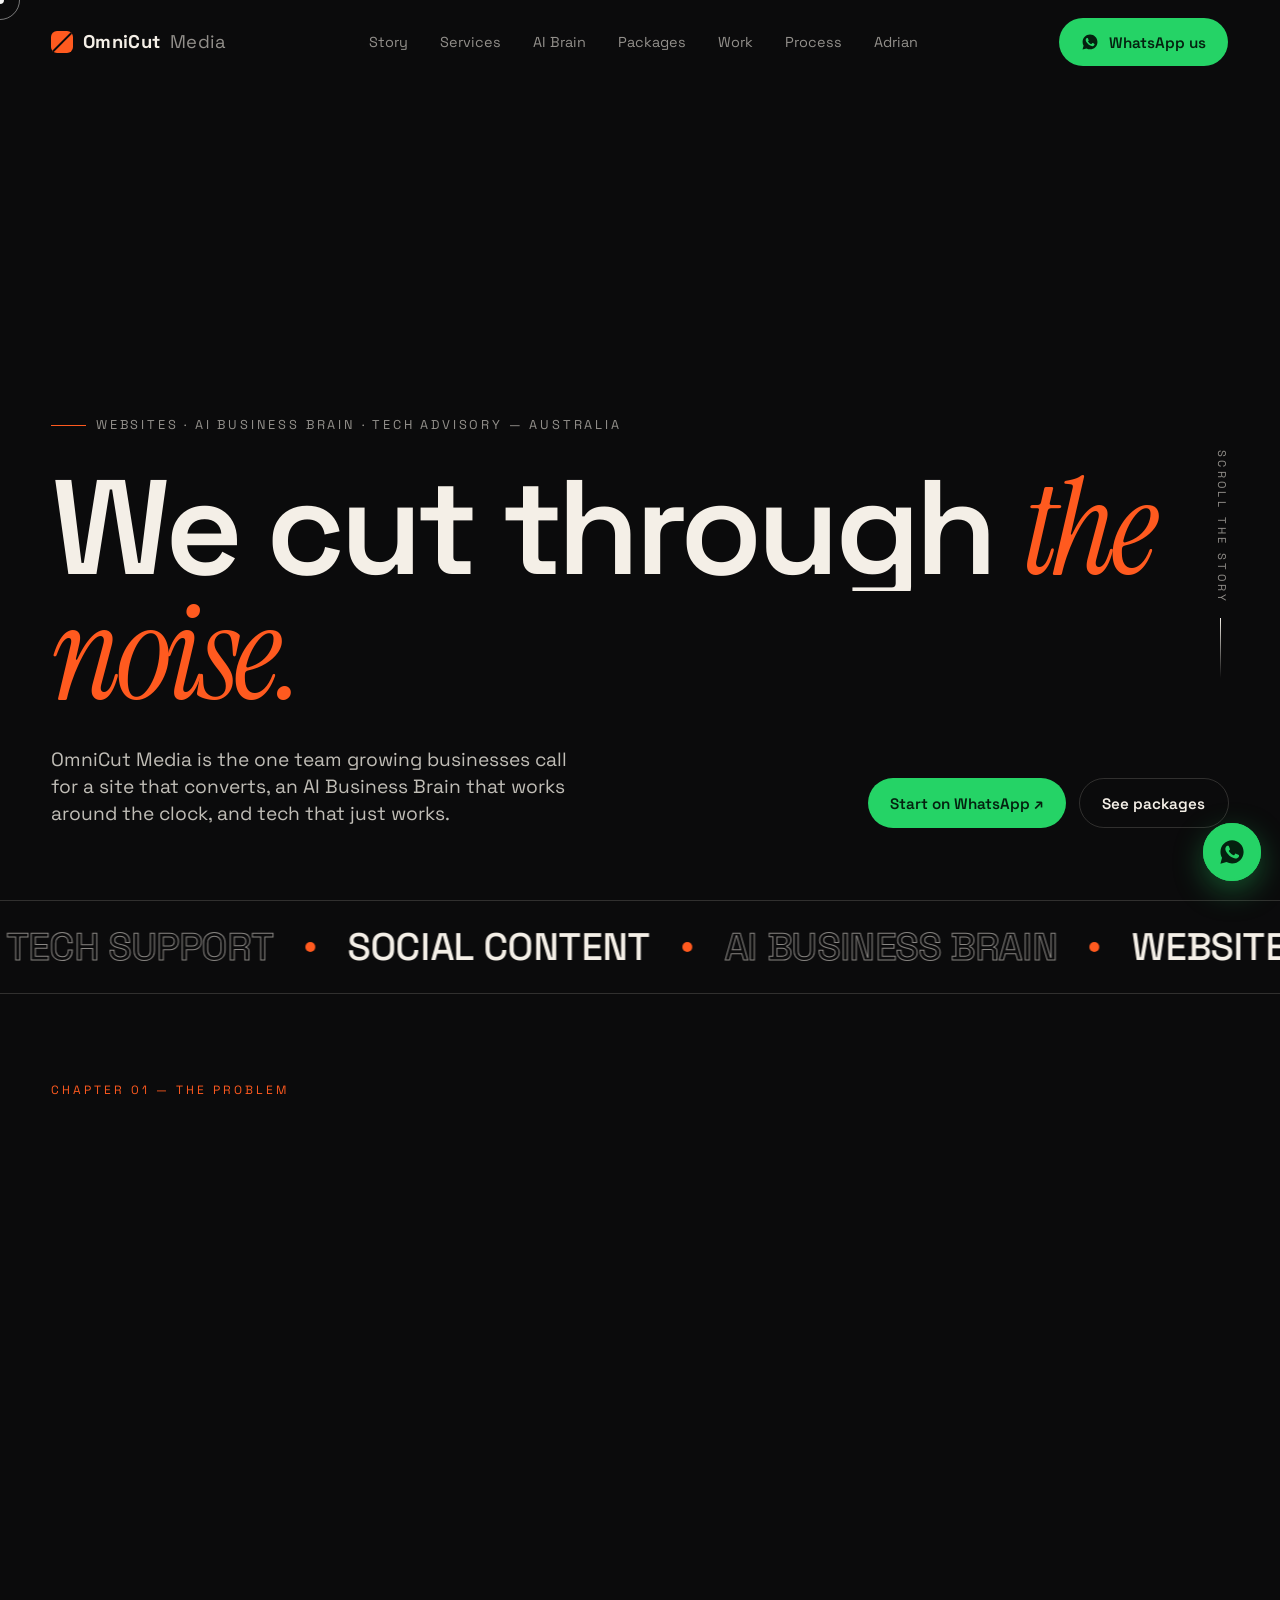
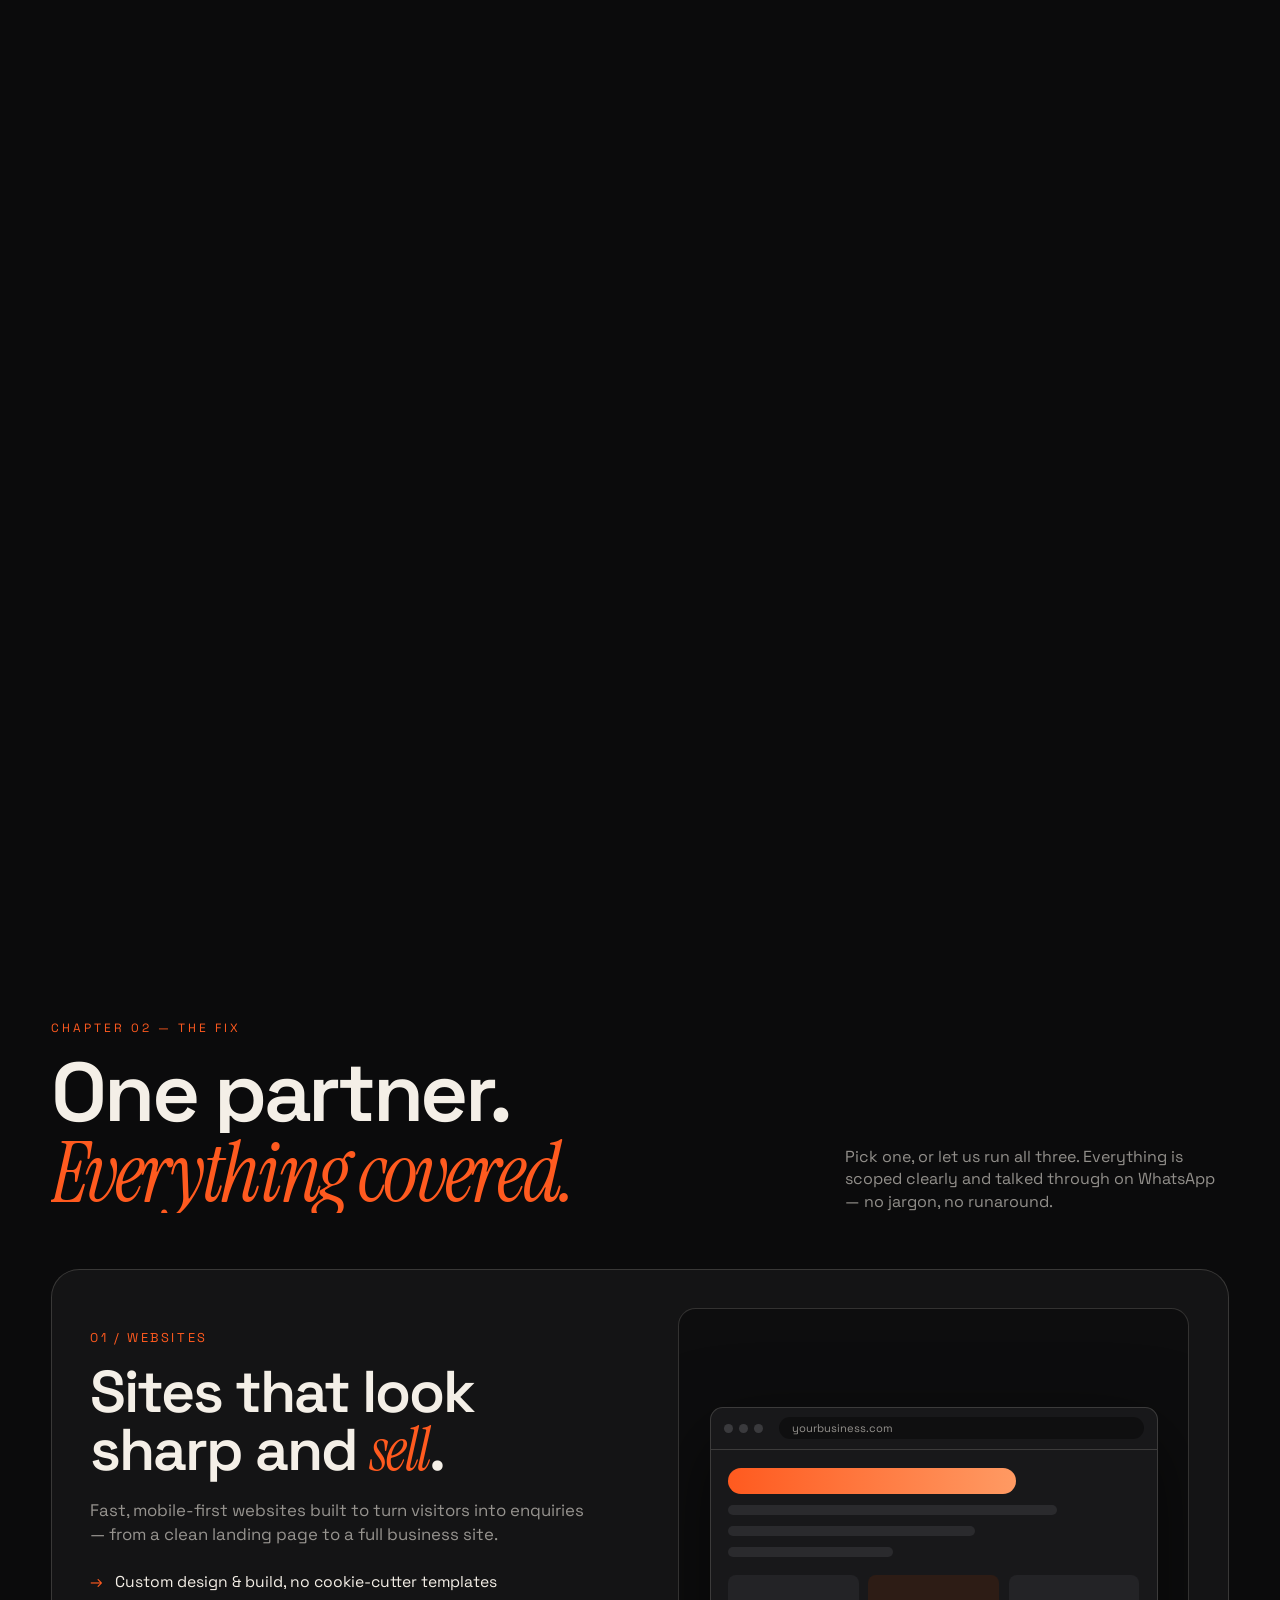
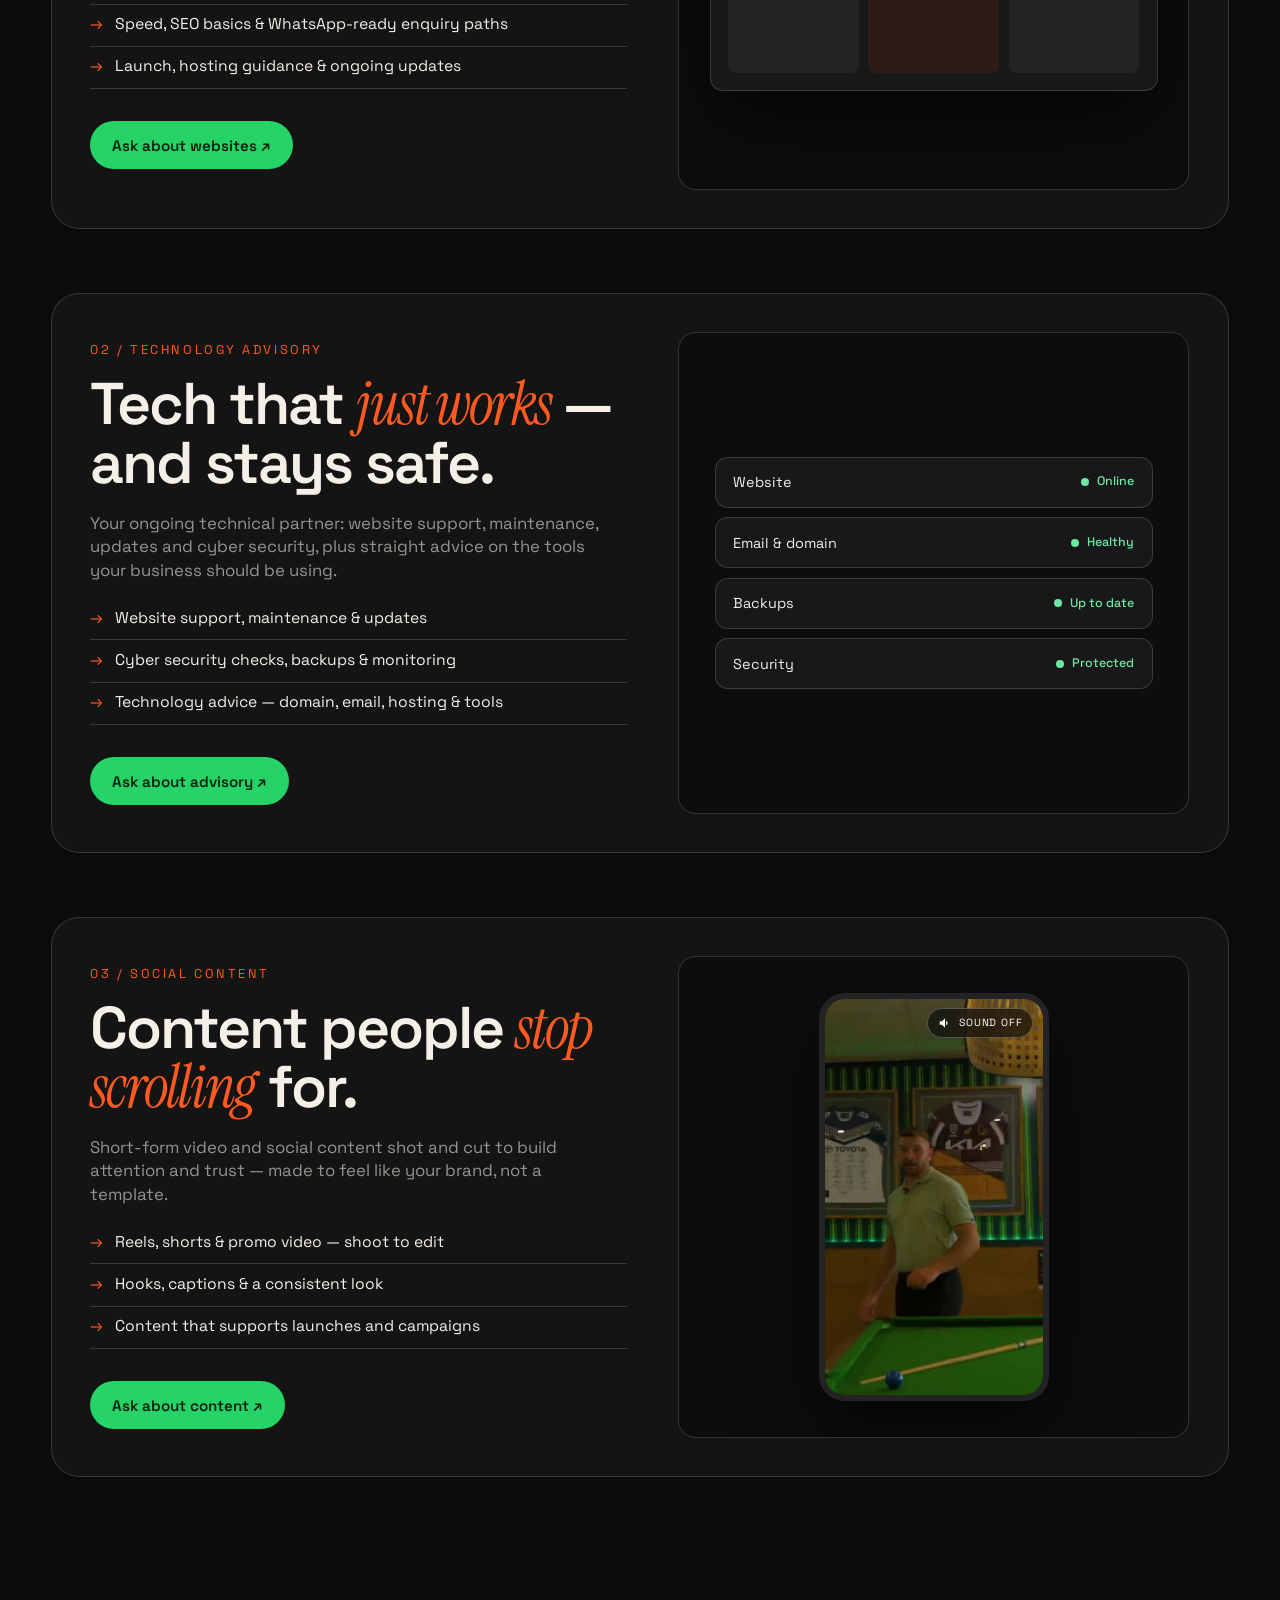
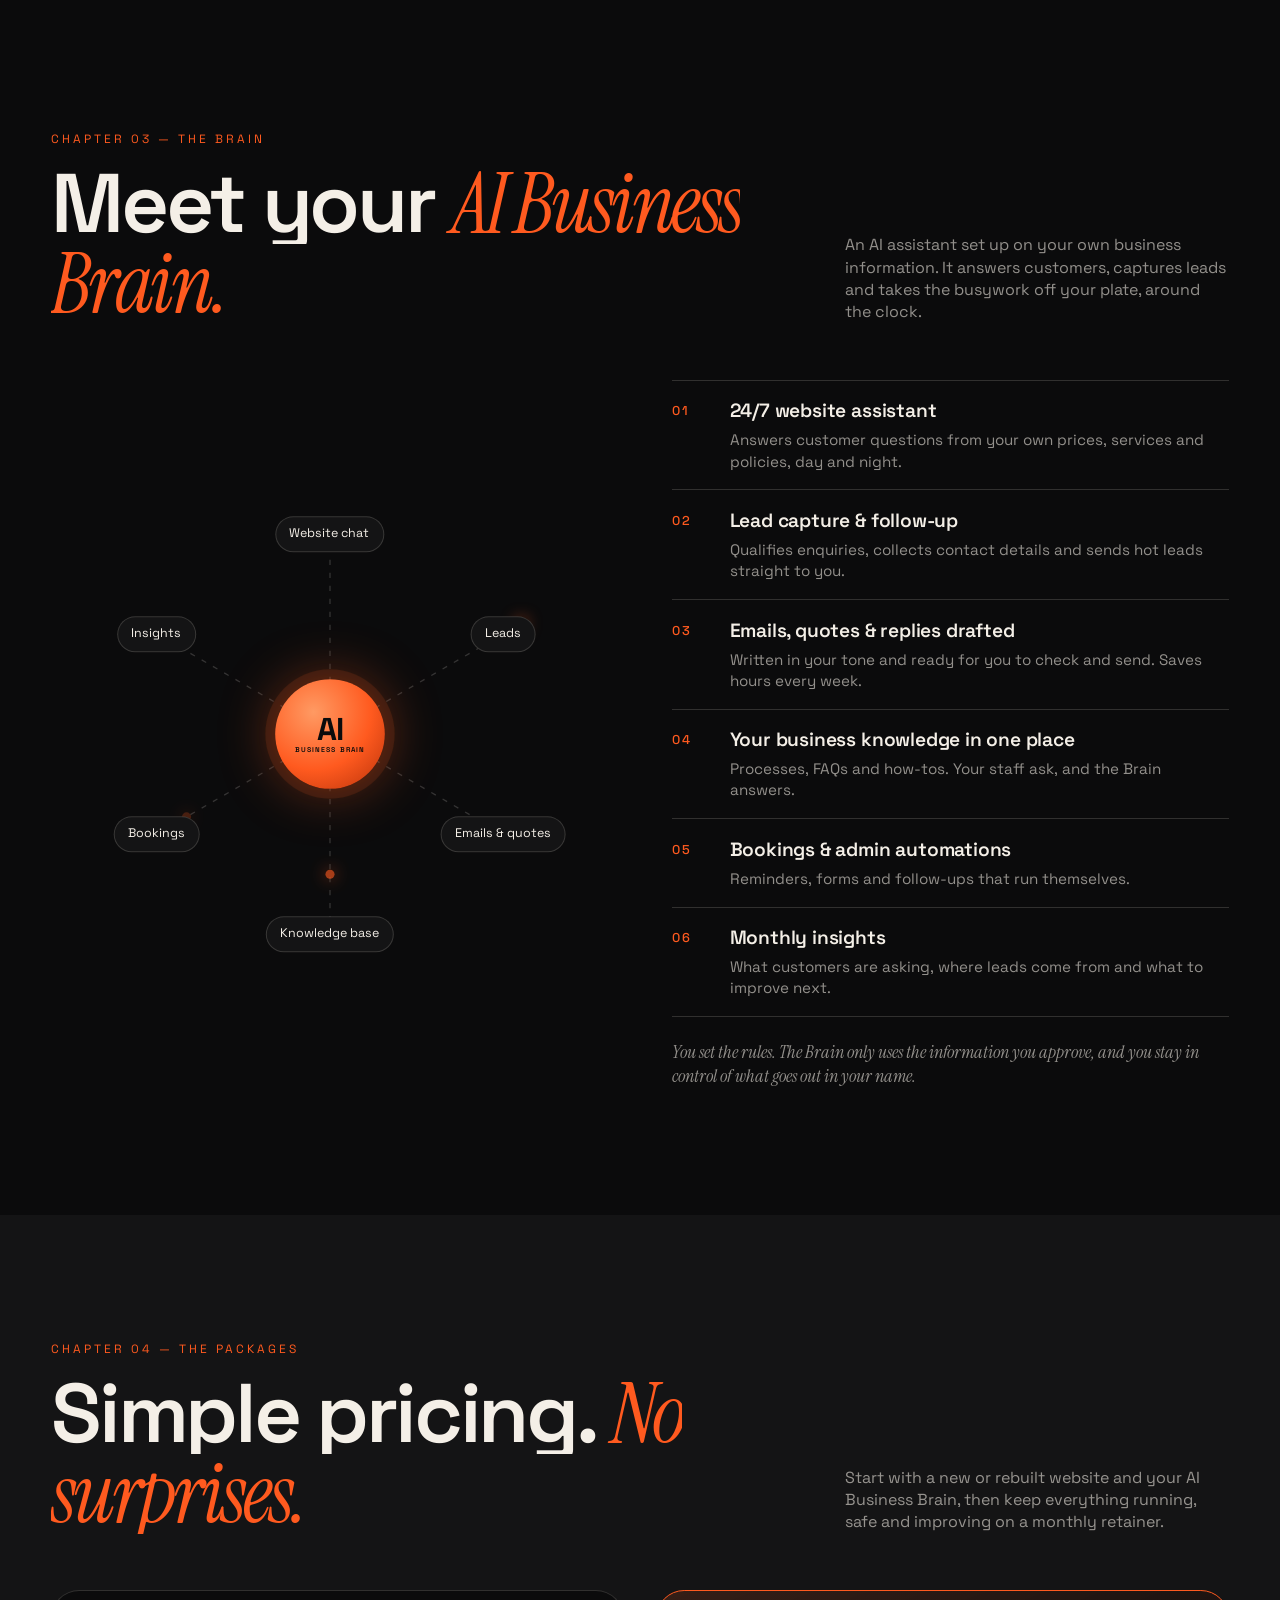
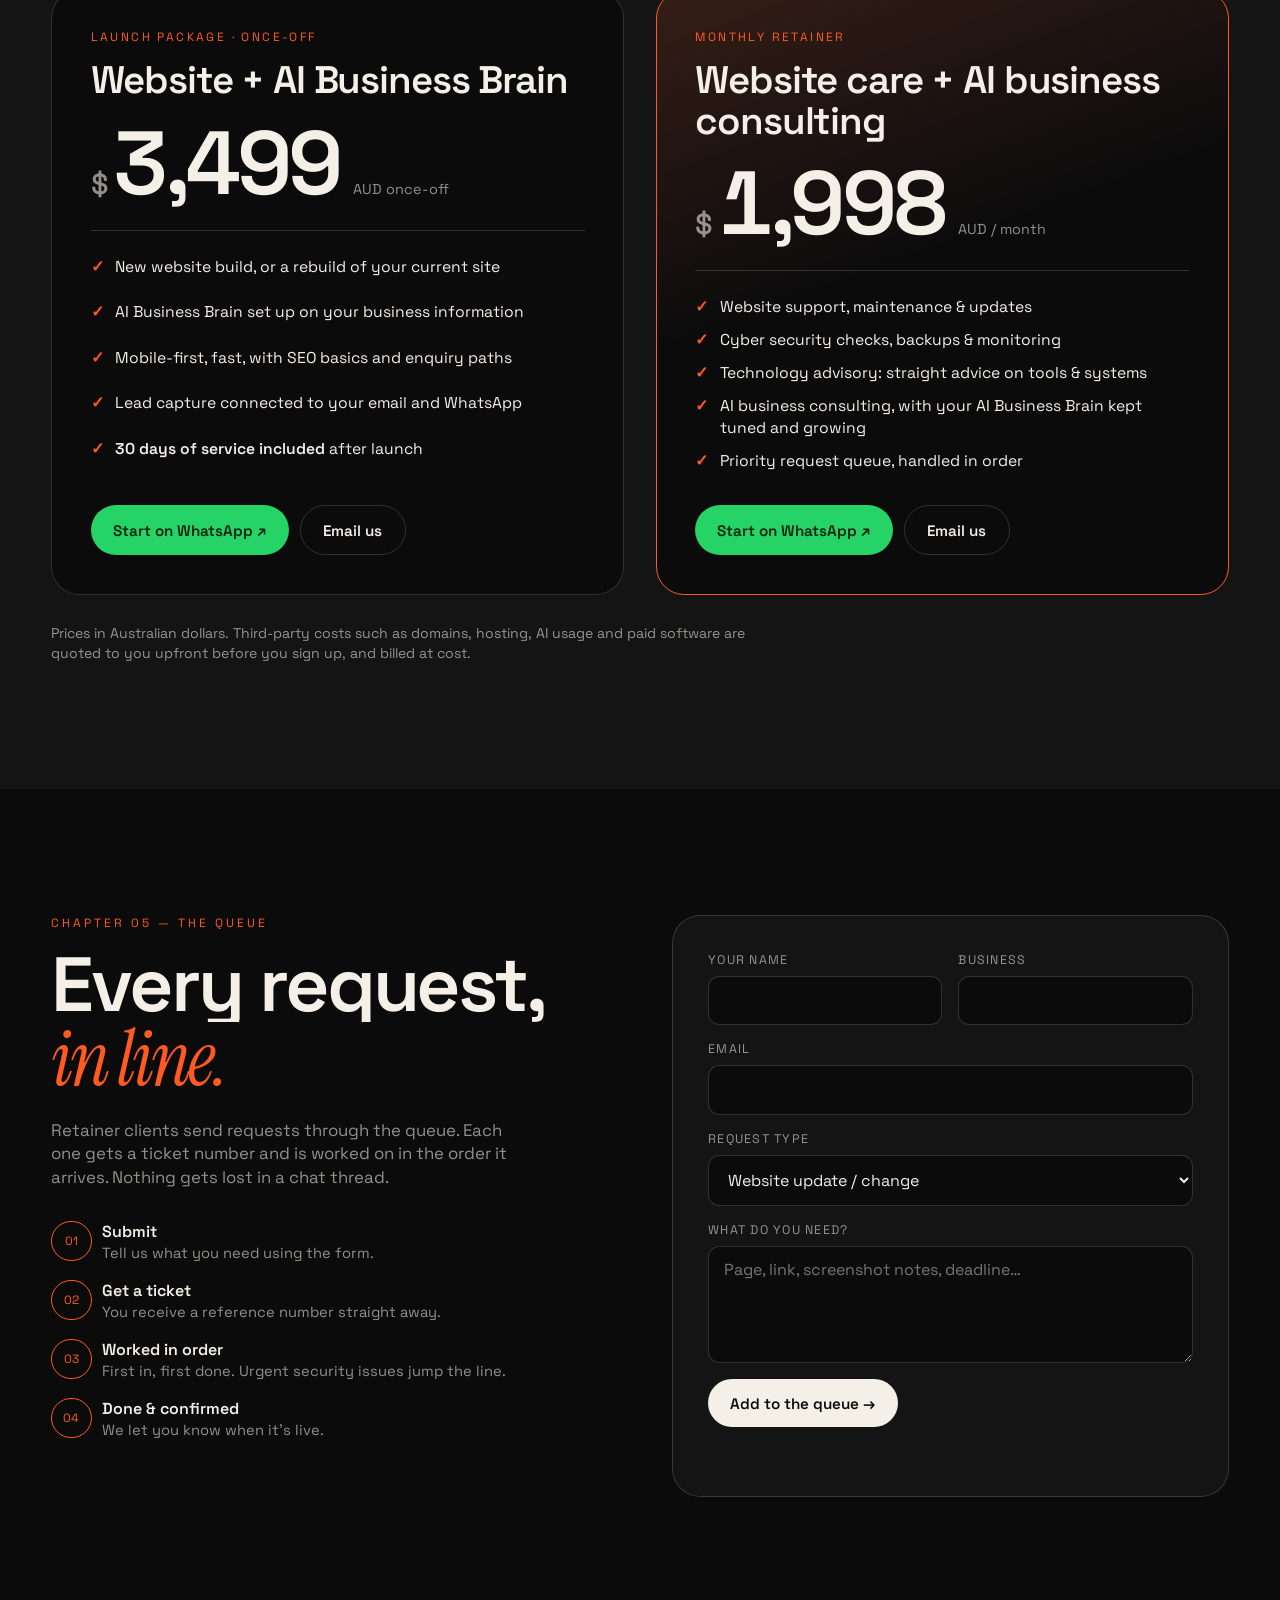
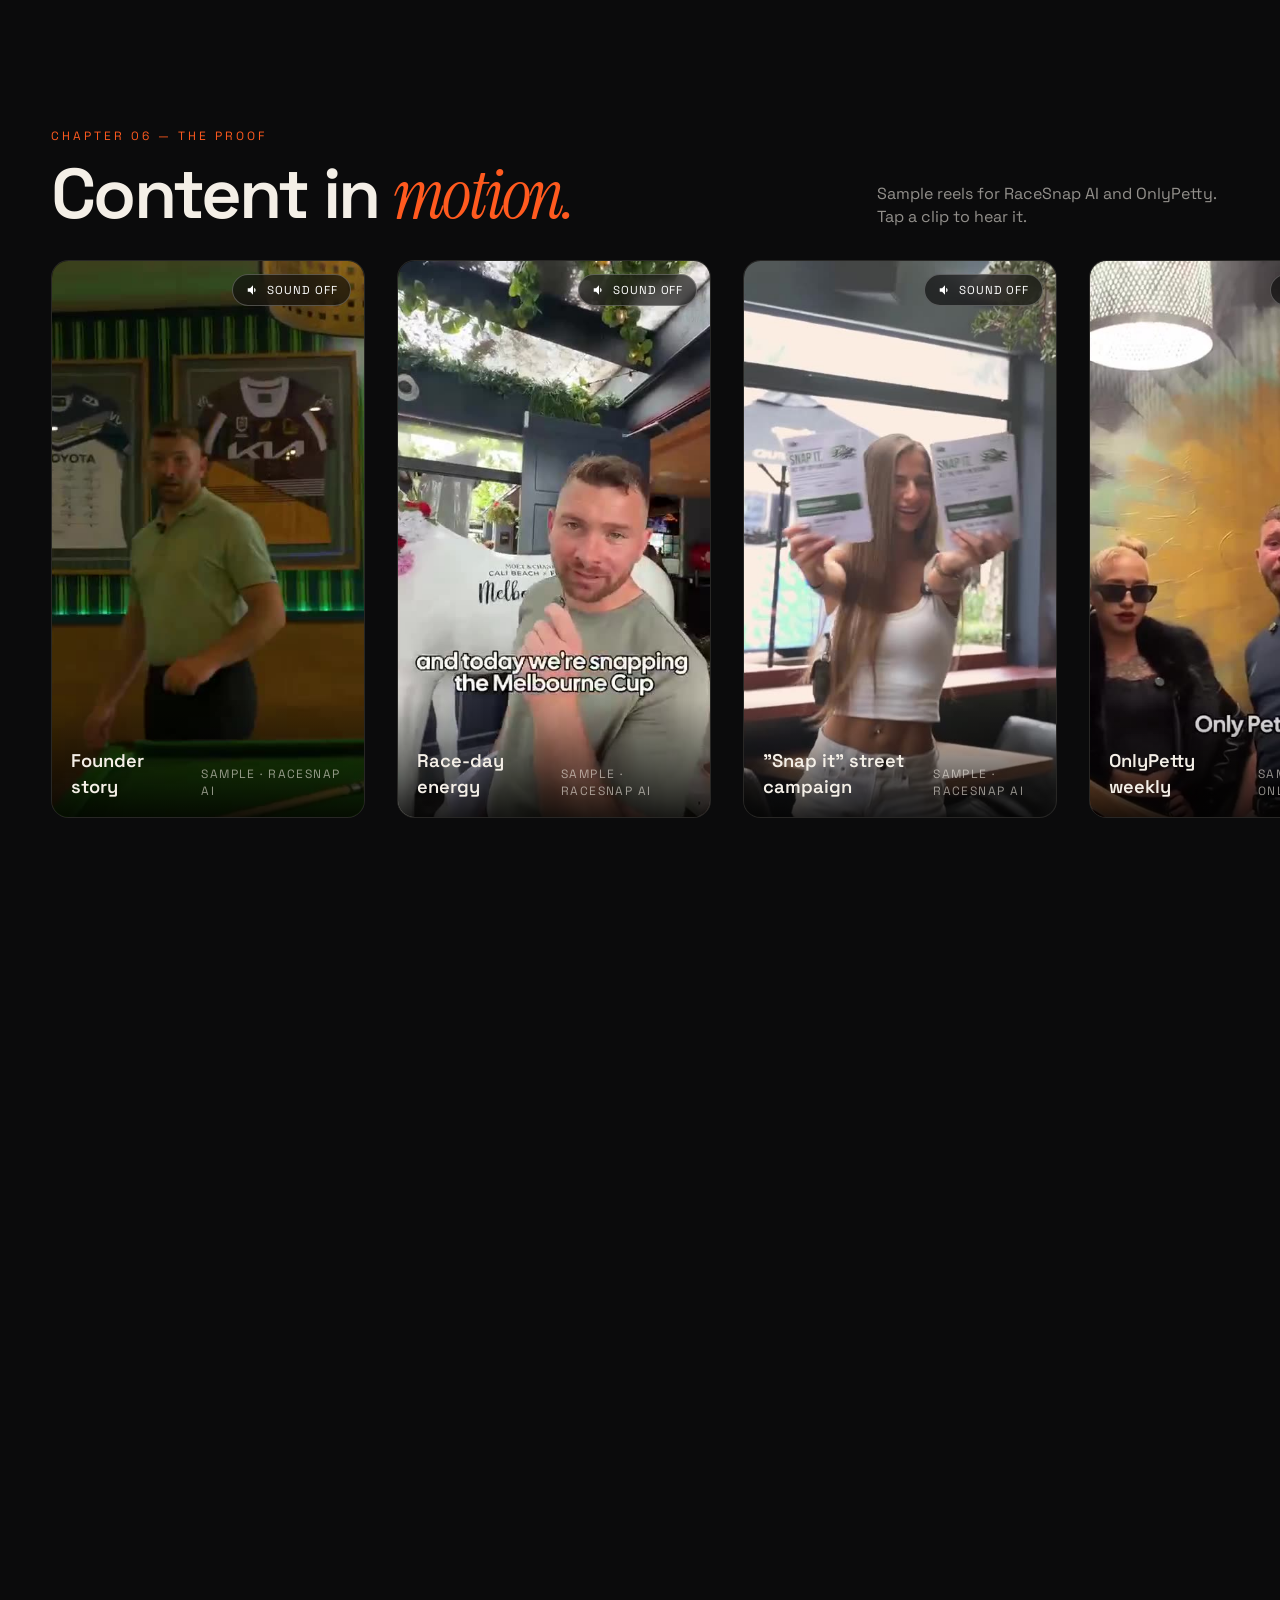
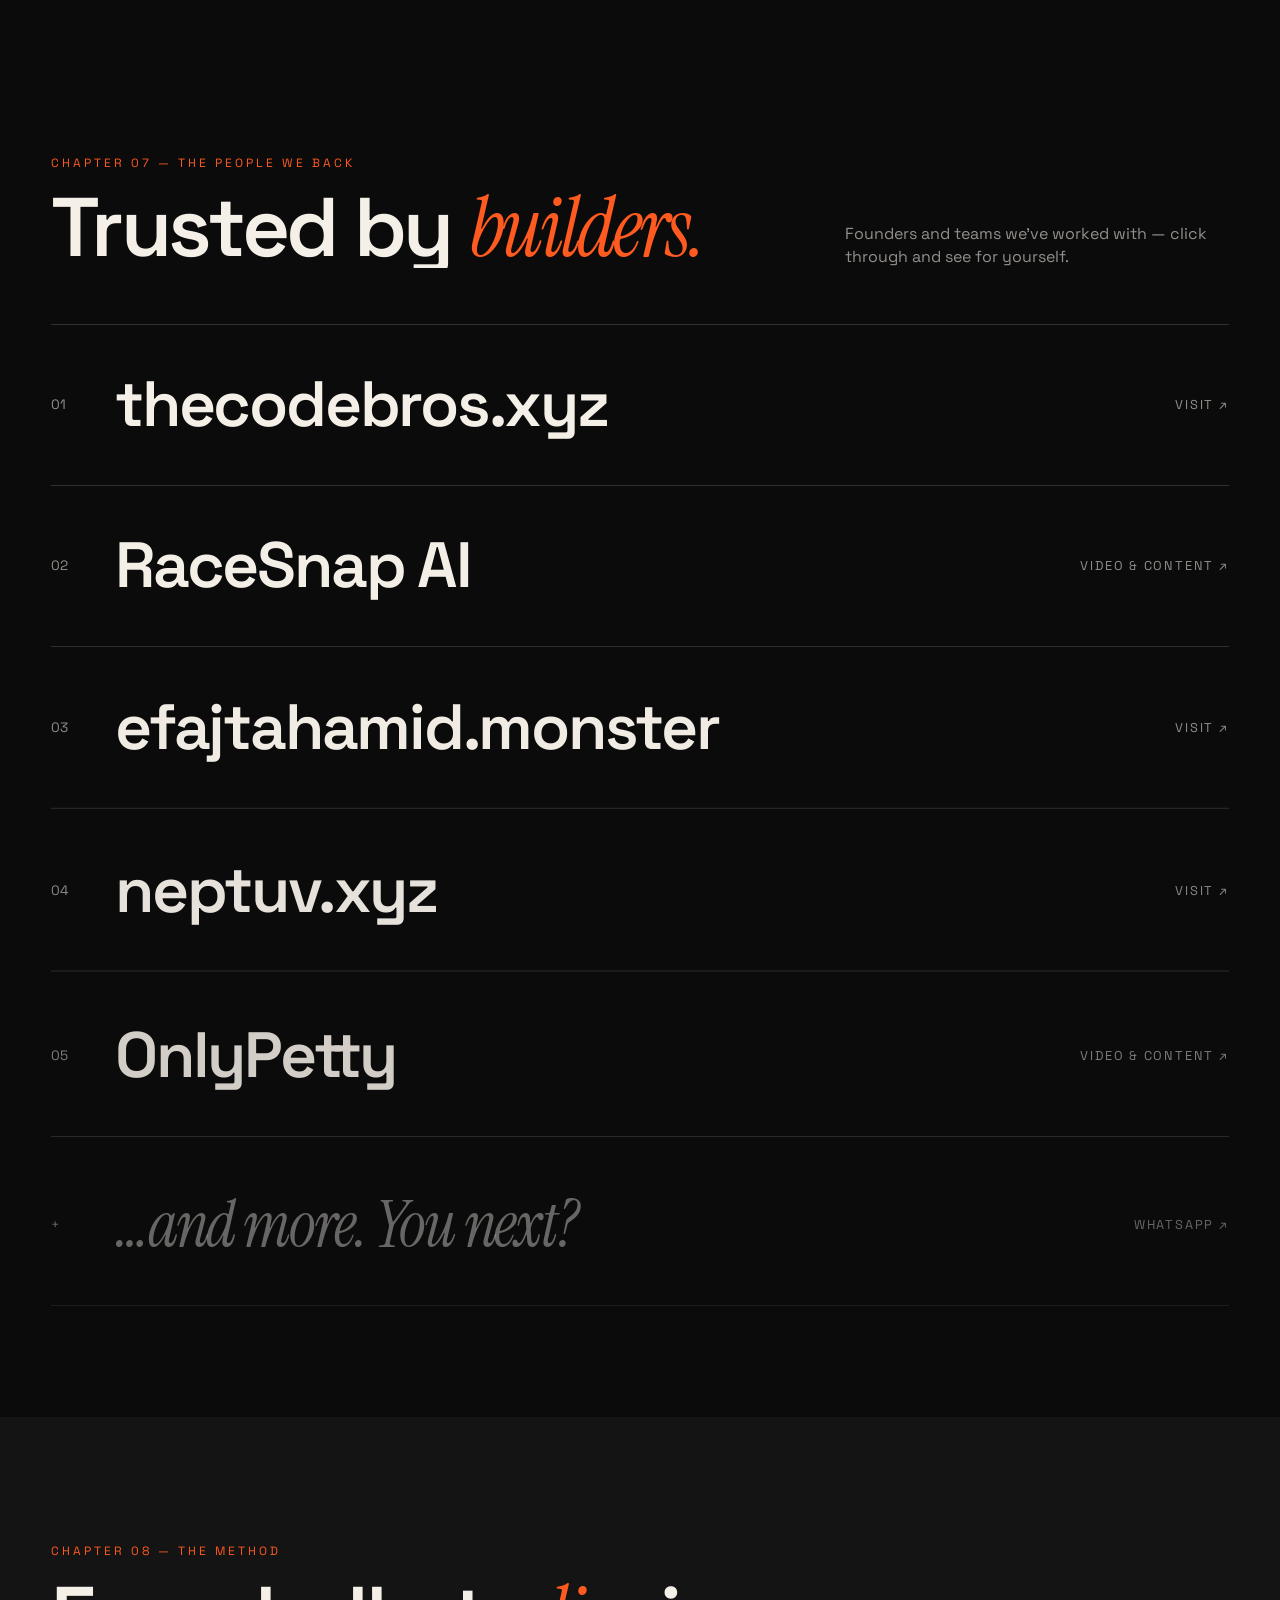
==== commit df02a370: "Add AI Business Brain, packages, request queue, email; swap ocean clip for Snap It + OnlyPetty reels" ====
--- a/index.html
+++ b/index.html
@@ -3,8 +3,8 @@
 <head>
 <meta charset="UTF-8">
 <meta name="viewport" content="width=device-width, initial-scale=1.0">
-<title>OmniCut Media — Websites, Tech Support & Content</title>
-<meta name="description" content="OmniCut Media, founded by Adrian Laas in Australia: websites, technical support and social media content for growing businesses.">
+<title>OmniCut Media — Websites, AI Business Brain & Tech Support</title>
+<meta name="description" content="OmniCut Media, founded by Adrian Laas in Australia: websites, the AI Business Brain, technology advisory, cyber security and social media content for growing businesses.">
 <link rel="preconnect" href="https://fonts.googleapis.com">
 <link rel="preconnect" href="https://fonts.gstatic.com" crossorigin>
 <link href="https://fonts.googleapis.com/css2?family=Instrument+Serif:ital@0;1&family=Space+Grotesk:wght@400;500;600;700&display=swap" rel="stylesheet">
@@ -146,6 +146,69 @@
   .phone { width: min(52%, 230px); aspect-ratio: 9 / 16; border-radius: 1.6rem; overflow: hidden; border: 6px solid #232326; box-shadow: 0 30px 80px rgba(0,0,0,.6); background: #000; }
   .phone video { width: 100%; height: 100%; object-fit: cover; }
 
+  /* ---------- AI business brain ---------- */
+  .brain, .packages, .queue { padding: clamp(6rem, 14vh, 10rem) var(--pad); position: relative; z-index: 3; }
+  .brain { background: var(--bg); }
+  .brain-grid { display: grid; grid-template-columns: 1fr 1fr; gap: clamp(2rem, 5vw, 5rem); align-items: center; }
+  .brain-vis { position: relative; aspect-ratio: 1; max-width: 520px; width: 100%; margin-inline: auto; }
+  .brain-vis svg { position: absolute; inset: 0; width: 100%; height: 100%; overflow: visible; }
+  .brain-vis .spokes line { stroke: rgba(244,239,231,.18); stroke-width: 1; stroke-dasharray: 4 6; }
+  .brain-vis .pulses circle { fill: var(--accent); filter: drop-shadow(0 0 6px var(--accent)); }
+  .brain-core { position: absolute; left: 50%; top: 50%; width: 30%; aspect-ratio: 1; transform: translate(-50%, -50%); border-radius: 50%; background: radial-gradient(circle at 35% 30%, #ff9a63, var(--accent) 55%, #b8320a); display: grid; place-content: center; text-align: center; color: #0b0b0c; box-shadow: 0 0 0 14px rgba(255,90,31,.12), 0 0 80px rgba(255,90,31,.45); }
+  .brain-core span { font-size: clamp(1.8rem, 4vw, 2.8rem); font-weight: 700; line-height: 1; letter-spacing: -.04em; }
+  .brain-core small { font-size: .62rem; letter-spacing: .14em; text-transform: uppercase; font-weight: 600; }
+  .brain-node { position: absolute; left: 50%; top: 50%; transform: translate(-50%, -50%) rotate(var(--a)) translateX(min(40vw, 200px)) rotate(calc(var(--a) * -1)); padding: .5rem .85rem; border-radius: 99px; background: var(--bg-2); border: 1px solid var(--line); font-size: .78rem; white-space: nowrap; }
+  .brain-list { display: grid; gap: 0; border-top: 1px solid var(--line); }
+  .cap-item { display: grid; grid-template-columns: 2.6rem 1fr; gap: 1rem; padding: 1.1rem 0; border-bottom: 1px solid var(--line); }
+  .cap-item b { font-size: .8rem; letter-spacing: .15em; color: var(--accent); font-weight: 500; padding-top: .25rem; }
+  .cap-item h4 { font-size: 1.2rem; font-weight: 600; letter-spacing: -.01em; margin-bottom: .25rem; }
+  .cap-item p { color: var(--muted); font-size: .95rem; }
+  .fine { margin-top: 1.4rem; font-size: .9rem; color: var(--muted); font-family: var(--font-serif); font-style: italic; font-size: 1.1rem; }
+  @media (max-width: 860px) { .brain-grid { grid-template-columns: 1fr; } .brain-node { font-size: .68rem; padding: .4rem .65rem; transform: translate(-50%, -50%) rotate(var(--a)) translateX(36vw) rotate(calc(var(--a) * -1)); } }
+
+  /* ---------- packages ---------- */
+  .packages { background: var(--bg-2); }
+  .pkg-grid { display: grid; grid-template-columns: 1fr 1fr; gap: clamp(1rem, 2.5vw, 2rem); }
+  .pkg { position: relative; display: flex; flex-direction: column; background: var(--bg); border: 1px solid var(--line); border-radius: calc(var(--radius) * 1.6); padding: clamp(1.5rem, 3vw, 2.6rem); overflow: hidden; }
+  .pkg.featured { border-color: var(--accent); background: linear-gradient(160deg, rgba(255,90,31,.14), var(--bg) 45%); }
+  .pkg-tag { font-size: .75rem; letter-spacing: .2em; text-transform: uppercase; color: var(--accent); }
+  .pkg h3 { font-size: clamp(1.6rem, 3vw, 2.4rem); font-weight: 600; letter-spacing: -.03em; line-height: 1.05; margin: .9rem 0 1.4rem; }
+  .price { display: flex; align-items: baseline; gap: .3rem; flex-wrap: wrap; margin-bottom: 1.6rem; padding-bottom: 1.6rem; border-bottom: 1px solid var(--line); }
+  .price .cur { font-size: 1.8rem; font-weight: 500; color: var(--muted); }
+  .price .amt { font-size: clamp(3.4rem, 7vw, 5.6rem); font-weight: 600; letter-spacing: -.05em; line-height: .9; font-variant-numeric: tabular-nums; }
+  .price .per { font-size: .9rem; color: var(--muted); margin-left: .5rem; }
+  .pkg ul { list-style: none; display: grid; gap: .7rem; margin-bottom: 2rem; flex: 1; }
+  .pkg li { display: flex; gap: .7rem; align-items: baseline; font-size: .98rem; }
+  .pkg li::before { content: "✓"; color: var(--accent); font-weight: 700; }
+  .pkg li strong { color: var(--fg); font-weight: 600; }
+  .pkg-ctas { display: flex; flex-wrap: wrap; gap: .7rem; }
+  .pkg-note { margin-top: 1.8rem; color: var(--muted); font-size: .88rem; max-width: 46rem; }
+  @media (max-width: 860px) { .pkg-grid { grid-template-columns: 1fr; } }
+
+  /* ---------- request queue ---------- */
+  .queue { background: var(--bg); }
+  .queue-grid { display: grid; grid-template-columns: 1fr 1fr; gap: clamp(2rem, 5vw, 5rem); align-items: start; }
+  .queue h2 { font-size: clamp(2.4rem, 6vw, 5rem); font-weight: 600; letter-spacing: -.04em; line-height: .95; }
+  .q-lead { color: var(--muted); font-size: 1.05rem; max-width: 30rem; margin: 1.4rem 0 2rem; }
+  .q-steps { list-style: none; counter-reset: q; display: grid; gap: 1rem; }
+  .q-steps li { counter-increment: q; display: grid; grid-template-columns: 2.4rem 1fr; column-gap: .8rem; }
+  .q-steps li::before { content: counter(q, decimal-leading-zero); grid-row: span 2; width: 2.4rem; height: 2.4rem; border-radius: 50%; border: 1px solid var(--accent); color: var(--accent); display: grid; place-items: center; font-size: .75rem; }
+  .q-steps b { font-weight: 600; }
+  .q-steps span { color: var(--muted); font-size: .92rem; }
+  .q-form { background: var(--bg-2); border: 1px solid var(--line); border-radius: calc(var(--radius) * 1.6); padding: clamp(1.3rem, 3vw, 2.2rem); display: grid; gap: 1rem; }
+  .q-row { display: grid; grid-template-columns: 1fr 1fr; gap: 1rem; }
+  .q-form label { display: grid; gap: .4rem; font-size: .78rem; letter-spacing: .1em; text-transform: uppercase; color: var(--muted); }
+  .q-form input, .q-form select, .q-form textarea { font: inherit; font-size: 1rem; letter-spacing: 0; text-transform: none; color: var(--fg); background: var(--bg); border: 1px solid var(--line); border-radius: .7rem; padding: .8rem .9rem; outline: none; transition: border-color .25s; resize: vertical; }
+  .q-form input:focus, .q-form select:focus, .q-form textarea:focus { border-color: var(--accent); }
+  .q-form .invalid { border-color: #ff4d4d; }
+  .q-form .btn { justify-self: start; }
+  .q-msg { font-size: .92rem; color: #6ee7a0; min-height: 1.2em; }
+  .q-msg.err { color: #ff8a8a; }
+  @media (max-width: 860px) { .queue-grid, .q-row { grid-template-columns: 1fr; } }
+  .contact .sub a.mail { color: var(--fg); border-bottom: 1px solid var(--accent); }
+  .contact .btn.ghost.big { margin-left: .6rem; }
+  @media (max-width: 520px) { .contact .btn.ghost.big { margin: .8rem 0 0; } }
+
   /* ---------- work (horizontal) ---------- */
   .work { position: relative; background: var(--bg); overflow: hidden; z-index: 3; }
   .work-pin { height: 100svh; display: flex; flex-direction: column; justify-content: center; }
@@ -265,6 +328,8 @@
   <nav class="links">
     <a href="#story">Story</a>
     <a href="#services">Services</a>
+    <a href="#brain">AI Brain</a>
+    <a href="#packages">Packages</a>
     <a href="#work">Work</a>
     <a href="#process">Process</a>
     <a href="#about">Adrian</a>
@@ -284,17 +349,17 @@
   <!-- HERO -->
   <section class="hero">
     <div class="hero-media">
-      <video id="heroVid" data-stock="41274" data-fallback="assets/videos/work3.mp4" autoplay muted loop playsinline preload="auto"></video>
+      <video id="heroVid" data-stock="41274" data-fallback="assets/videos/snapit.mp4" autoplay muted loop playsinline preload="auto"></video>
     </div>
     <div class="scroll-cue">Scroll the story</div>
     <div class="hero-inner">
-      <div class="eyebrow" data-fade>Websites · Tech support · Content — Australia</div>
+      <div class="eyebrow" data-fade>Websites · AI Business Brain · Tech advisory — Australia</div>
       <h1 data-split>We cut through <em>the noise.</em></h1>
       <div class="hero-row">
-        <p class="sub" data-fade>OmniCut Media is the one team growing businesses call to get a site that converts, tech that just works, and social content people actually stop for.</p>
+        <p class="sub" data-fade>OmniCut Media is the one team growing businesses call for a site that converts, an AI Business Brain that works around the clock, and tech that just works.</p>
         <div class="hero-ctas" data-fade>
           <a class="btn wa magnetic" data-wa="Hi Adrian, I'd like a quote for my business." href="#" target="_blank" rel="noopener">Start on WhatsApp ↗</a>
-          <a class="btn ghost magnetic" href="#story">See how we work</a>
+          <a class="btn ghost magnetic" href="#packages">See packages</a>
         </div>
       </div>
     </div>
@@ -306,11 +371,11 @@
       <span class="marquee-item">Websites <span class="dot"></span></span>
       <span class="marquee-item o">Tech Support <span class="dot"></span></span>
       <span class="marquee-item">Social Content <span class="dot"></span></span>
-      <span class="marquee-item o">One Partner <span class="dot"></span></span>
+      <span class="marquee-item o">AI Business Brain <span class="dot"></span></span>
       <span class="marquee-item">Websites <span class="dot"></span></span>
       <span class="marquee-item o">Tech Support <span class="dot"></span></span>
       <span class="marquee-item">Social Content <span class="dot"></span></span>
-      <span class="marquee-item o">One Partner <span class="dot"></span></span>
+      <span class="marquee-item o">AI Business Brain <span class="dot"></span></span>
     </div>
   </div>
 
@@ -332,7 +397,7 @@
     <div class="sec-head">
       <div>
         <div class="chapter-label">Chapter 02 — The fix</div>
-        <h2 data-split style="margin-top:1rem">Three pillars. <em>One partner.</em></h2>
+        <h2 data-split style="margin-top:1rem">One partner. <em>Everything covered.</em></h2>
       </div>
       <p>Pick one, or let us run all three. Everything is scoped clearly and talked through on WhatsApp — no jargon, no runaround.</p>
     </div>
@@ -363,15 +428,15 @@
 
     <article class="pillar">
       <div class="col-text">
-        <div class="num">02 / TECH SUPPORT</div>
-        <h3>Technical help that <em>just works</em>.</h3>
-        <p class="lead">A friendly, reliable technical partner for the things that slow your business down — so problems get solved, not just logged.</p>
+        <div class="num">02 / TECHNOLOGY ADVISORY</div>
+        <h3>Tech that <em>just works</em> — and stays safe.</h3>
+        <p class="lead">Your ongoing technical partner: website support, maintenance, updates and cyber security, plus straight advice on the tools your business should be using.</p>
         <ul>
-          <li>Website fixes, maintenance, security &amp; backups</li>
-          <li>Domain, email, hosting &amp; integrations sorted</li>
-          <li>Straight answers when something breaks</li>
+          <li>Website support, maintenance &amp; updates</li>
+          <li>Cyber security checks, backups &amp; monitoring</li>
+          <li>Technology advice — domain, email, hosting &amp; tools</li>
         </ul>
-        <div><a class="btn wa" data-wa="Hi Adrian, I need some technical support." href="#" target="_blank" rel="noopener">Ask about support ↗</a></div>
+        <div><a class="btn wa" data-wa="Hi Adrian, I'd like to talk about technology advisory and support." href="#" target="_blank" rel="noopener">Ask about advisory ↗</a></div>
       </div>
       <div class="col-vis">
         <video class="bgvid" data-stock="50742" autoplay muted loop playsinline preload="metadata"></video>
@@ -402,20 +467,139 @@
     </article>
   </section>
 
+  <!-- AI BUSINESS BRAIN -->
+  <section class="brain" id="brain">
+    <div class="sec-head">
+      <div>
+        <div class="chapter-label">Chapter 03 — The brain</div>
+        <h2 data-split style="margin-top:1rem">Meet your <em>AI Business Brain.</em></h2>
+      </div>
+      <p>An AI assistant set up on your own business information. It answers customers, captures leads and takes the busywork off your plate, around the clock.</p>
+    </div>
+    <div class="brain-grid">
+      <div class="brain-vis" aria-hidden="true">
+        <svg id="brainSvg" viewBox="0 0 400 400">
+          <g class="spokes"></g>
+          <g class="pulses"></g>
+        </svg>
+        <div class="brain-core"><span>AI</span><small>Business Brain</small></div>
+        <div class="brain-node" style="--a:-90deg">Website chat</div>
+        <div class="brain-node" style="--a:-30deg">Leads</div>
+        <div class="brain-node" style="--a:30deg">Emails &amp; quotes</div>
+        <div class="brain-node" style="--a:90deg">Knowledge base</div>
+        <div class="brain-node" style="--a:150deg">Bookings</div>
+        <div class="brain-node" style="--a:210deg">Insights</div>
+      </div>
+      <div class="brain-list">
+        <div class="cap-item"><b>01</b><div><h4>24/7 website assistant</h4><p>Answers customer questions from your own prices, services and policies, day and night.</p></div></div>
+        <div class="cap-item"><b>02</b><div><h4>Lead capture &amp; follow-up</h4><p>Qualifies enquiries, collects contact details and sends hot leads straight to you.</p></div></div>
+        <div class="cap-item"><b>03</b><div><h4>Emails, quotes &amp; replies drafted</h4><p>Written in your tone and ready for you to check and send. Saves hours every week.</p></div></div>
+        <div class="cap-item"><b>04</b><div><h4>Your business knowledge in one place</h4><p>Processes, FAQs and how-tos. Your staff ask, and the Brain answers.</p></div></div>
+        <div class="cap-item"><b>05</b><div><h4>Bookings &amp; admin automations</h4><p>Reminders, forms and follow-ups that run themselves.</p></div></div>
+        <div class="cap-item"><b>06</b><div><h4>Monthly insights</h4><p>What customers are asking, where leads come from and what to improve next.</p></div></div>
+        <p class="fine">You set the rules. The Brain only uses the information you approve, and you stay in control of what goes out in your name.</p>
+      </div>
+    </div>
+  </section>
+
+  <!-- PACKAGES -->
+  <section class="packages" id="packages">
+    <div class="sec-head">
+      <div>
+        <div class="chapter-label">Chapter 04 — The packages</div>
+        <h2 data-split style="margin-top:1rem">Simple pricing. <em>No surprises.</em></h2>
+      </div>
+      <p>Start with a new or rebuilt website and your AI Business Brain, then keep everything running, safe and improving on a monthly retainer.</p>
+    </div>
+    <div class="pkg-grid">
+      <article class="pkg">
+        <div class="pkg-tag">Launch package · once-off</div>
+        <h3>Website + AI Business Brain</h3>
+        <div class="price"><span class="cur">$</span><span class="amt" data-count="3500">3,500</span><span class="per">AUD once-off</span></div>
+        <ul>
+          <li>New website build, or a rebuild of your current site</li>
+          <li>AI Business Brain set up on your business information</li>
+          <li>Mobile-first, fast, with SEO basics and enquiry paths</li>
+          <li>Lead capture connected to your email and WhatsApp</li>
+          <li><span><strong>30 days of service included</strong> after launch</span></li>
+        </ul>
+        <div class="pkg-ctas">
+          <a class="btn wa magnetic" data-wa="Hi Adrian, I'm interested in the $3,500 Website + AI Business Brain package." href="#" target="_blank" rel="noopener">Start on WhatsApp ↗</a>
+          <a class="btn ghost" href="mailto:hello@heyinturi.com.au?subject=Launch%20package%20-%20Website%20%2B%20AI%20Business%20Brain">Email us</a>
+        </div>
+      </article>
+      <article class="pkg featured">
+        <div class="pkg-tag">Monthly retainer</div>
+        <h3>Website care + AI business consulting</h3>
+        <div class="price"><span class="cur">$</span><span class="amt" data-count="1999">1,999</span><span class="per">AUD / month</span></div>
+        <ul>
+          <li>Website support, maintenance &amp; updates</li>
+          <li>Cyber security checks, backups &amp; monitoring</li>
+          <li>Technology advisory: straight advice on tools &amp; systems</li>
+          <li>AI business consulting, with your AI Business Brain kept tuned and growing</li>
+          <li>Priority request queue, handled in order</li>
+        </ul>
+        <div class="pkg-ctas">
+          <a class="btn wa magnetic" data-wa="Hi Adrian, I'm interested in the $1,999/month website care + AI consulting retainer." href="#" target="_blank" rel="noopener">Start on WhatsApp ↗</a>
+          <a class="btn ghost" href="mailto:hello@heyinturi.com.au?subject=Monthly%20retainer%20enquiry">Email us</a>
+        </div>
+      </article>
+    </div>
+    <p class="pkg-note">Prices in Australian dollars. Third-party costs such as domains, hosting, AI usage and paid software are quoted to you upfront before you sign up, and billed at cost.</p>
+  </section>
+
+  <!-- REQUEST QUEUE -->
+  <section class="queue" id="queue">
+    <div class="queue-grid">
+      <div>
+        <div class="chapter-label">Chapter 05 — The queue</div>
+        <h2 data-split style="margin-top:1rem">Every request, <em>in line.</em></h2>
+        <p class="q-lead">Retainer clients send requests through the queue. Each one gets a ticket number and is worked on in the order it arrives. Nothing gets lost in a chat thread.</p>
+        <ol class="q-steps">
+          <li><b>Submit</b><span>Tell us what you need using the form.</span></li>
+          <li><b>Get a ticket</b><span>You receive a reference number straight away.</span></li>
+          <li><b>Worked in order</b><span>First in, first done. Urgent security issues jump the line.</span></li>
+          <li><b>Done &amp; confirmed</b><span>We let you know when it's live.</span></li>
+        </ol>
+      </div>
+      <form class="q-form" id="queueForm" novalidate>
+        <div class="q-row">
+          <label>Your name<input name="name" required autocomplete="name"></label>
+          <label>Business<input name="business" required autocomplete="organization"></label>
+        </div>
+        <label>Email<input name="email" type="email" required autocomplete="email"></label>
+        <label>Request type
+          <select name="type">
+            <option>Website update / change</option>
+            <option>Something is broken</option>
+            <option>Security concern (urgent)</option>
+            <option>AI Business Brain change</option>
+            <option>Technology advice</option>
+            <option>Other</option>
+          </select>
+        </label>
+        <label>What do you need?<textarea name="details" rows="4" required placeholder="Page, link, screenshot notes, deadline…"></textarea></label>
+        <button class="btn magnetic" type="submit">Add to the queue →</button>
+        <p class="q-msg" id="queueMsg" role="status"></p>
+      </form>
+    </div>
+  </section>
+
   <!-- WORK (horizontal) -->
   <section class="work" id="work">
     <div class="work-pin" id="workPin">
       <div class="work-head">
         <div>
-          <div class="chapter-label">Chapter 03 — The proof</div>
+          <div class="chapter-label">Chapter 06 — The proof</div>
           <h2 style="margin-top:1rem">Content in <em>motion.</em></h2>
         </div>
-        <p style="color:var(--muted);max-width:22rem">Sample reels, made for RaceSnap AI. Tap a clip to hear it.</p>
+        <p style="color:var(--muted);max-width:22rem">Sample reels for RaceSnap AI and OnlyPetty. Tap a clip to hear it.</p>
       </div>
       <div class="work-track" id="workTrack">
         <div class="work-card portrait" data-cursor="Sound"><video data-sound src="assets/videos/work1.mp4" poster="assets/images/work1.jpg" autoplay muted loop playsinline preload="auto"></video><div class="cap"><h4>Founder story</h4><span>Sample · RaceSnap AI</span></div></div>
         <div class="work-card portrait" data-cursor="Sound"><video data-sound src="assets/videos/work2.mp4" poster="assets/images/work2.jpg" autoplay muted loop playsinline preload="auto"></video><div class="cap"><h4>Race-day energy</h4><span>Sample · RaceSnap AI</span></div></div>
-        <div class="work-card wide" data-cursor="Sound"><video data-sound src="assets/videos/work3.mp4" poster="assets/images/work3.jpg" autoplay muted loop playsinline preload="auto"></video><div class="cap"><h4>Brand &amp; campaign video</h4><span>Sample · RaceSnap AI</span></div></div>
+        <div class="work-card portrait" data-cursor="Sound"><video data-sound src="assets/videos/snapit.mp4" poster="assets/images/snapit.jpg" autoplay muted loop playsinline preload="auto"></video><div class="cap"><h4>"Snap it" street campaign</h4><span>Sample · RaceSnap AI</span></div></div>
+        <div class="work-card portrait" data-cursor="Sound"><video data-sound src="assets/videos/onlypetty.mp4" poster="assets/images/onlypetty.jpg" autoplay muted loop playsinline preload="auto"></video><div class="cap"><h4>OnlyPetty weekly</h4><span>Sample · OnlyPetty</span></div></div>
         <div class="work-end">
           <h3>Your brand could be <em>next.</em></h3>
           <div><a class="btn wa magnetic" data-wa="Hi Adrian, I saw your work and I'd like content for my business." href="#" target="_blank" rel="noopener">Let's talk ↗</a></div>
@@ -428,7 +612,7 @@
   <section class="clients" id="clients">
     <div class="sec-head">
       <div>
-        <div class="chapter-label">Chapter 04 — The people we back</div>
+        <div class="chapter-label">Chapter 07 — The people we back</div>
         <h2 data-split style="margin-top:1rem">Trusted by <em>builders.</em></h2>
       </div>
       <p>Founders and teams we've worked with — click through and see for yourself.</p>
@@ -438,6 +622,7 @@
       <a class="client-row" href="https://www.racesnap.ai" target="_blank" rel="noopener"><span class="n">02</span><h3>RaceSnap AI</h3><span class="meta">Video &amp; content ↗</span></a>
       <a class="client-row" href="https://efajtahamid.monster" target="_blank" rel="noopener"><span class="n">03</span><h3>efajtahamid.monster</h3><span class="meta">Visit ↗</span></a>
       <a class="client-row" href="https://neptuv.xyz" target="_blank" rel="noopener"><span class="n">04</span><h3>neptuv.xyz</h3><span class="meta">Visit ↗</span></a>
+      <a class="client-row" href="https://onlypetty.com.au" target="_blank" rel="noopener"><span class="n">05</span><h3>OnlyPetty</h3><span class="meta">Video &amp; content ↗</span></a>
       <a class="client-row more" data-wa="Hi Adrian, I'd like to join your client list." href="#" target="_blank" rel="noopener"><span class="n">+</span><h3>…and more. You next?</h3><span class="meta">WhatsApp ↗</span></a>
     </div>
   </section>
@@ -447,7 +632,7 @@
     <video class="bgvid" data-stock="41293" autoplay muted loop playsinline preload="metadata"></video>
     <div class="sec-head">
       <div>
-        <div class="chapter-label">Chapter 05 — The method</div>
+        <div class="chapter-label">Chapter 08 — The method</div>
         <h2 data-split style="margin-top:1rem">From hello to <em>live</em> in four moves.</h2>
       </div>
     </div>
@@ -467,7 +652,7 @@
       <div class="about-tag">Adrian Laas · Australia</div>
     </div>
     <div>
-      <div class="chapter-label">Chapter 06 — The person</div>
+      <div class="chapter-label">Chapter 09 — The person</div>
       <h2 data-split>Meet <em>Adrian Laas.</em></h2>
       <p>Founder &amp; creative lead of OmniCut Media, working from Australia with businesses that want a partner they can actually reach.</p>
       <p>When you work with OmniCut you deal with Adrian directly — one person who understands your website, your tech and your content, and answers on WhatsApp.</p>
@@ -482,19 +667,22 @@
     <div class="contact-inner">
       <div class="chapter-label">Final chapter — Your move</div>
       <h2 data-split>Let's cut <em>something great.</em></h2>
-      <p class="sub">Tell us what you're building. Message Adrian on WhatsApp — +61 451 335 143 — and get a reply with next steps.</p>
+      <p class="sub">Tell us what you're building. Message Adrian on WhatsApp — +61 451 335 143 — or email <a class="mail" href="mailto:hello@heyinturi.com.au">hello@heyinturi.com.au</a> and get a reply with next steps.</p>
       <a class="btn wa big magnetic" data-wa="Hi Adrian, I'd like to talk about a project with OmniCut Media." href="#" target="_blank" rel="noopener">
         <svg viewBox="0 0 24 24"><path d="M12.04 2C6.58 2 2.13 6.45 2.13 11.91c0 1.75.46 3.45 1.32 4.95L2.05 22l5.25-1.38a9.9 9.9 0 0 0 4.74 1.21c5.46 0 9.91-4.45 9.91-9.91S17.5 2 12.04 2Z"/></svg>
         Chat on WhatsApp
       </a>
+      <a class="btn ghost big magnetic" href="mailto:hello@heyinturi.com.au?subject=Enquiry%20-%20OmniCut%20Media">Email us ↗</a>
       <div class="chips">
         <a class="chip" data-wa="Hi Adrian, I need a new website." href="#" target="_blank" rel="noopener">I need a website</a>
         <a class="chip" data-wa="Hi Adrian, I need technical support." href="#" target="_blank" rel="noopener">I need tech support</a>
+        <a class="chip" data-wa="Hi Adrian, I'd like to know more about the AI Business Brain." href="#" target="_blank" rel="noopener">AI Business Brain</a>
+        <a class="chip" data-wa="Hi Adrian, I'm interested in the $1,999/month retainer." href="#" target="_blank" rel="noopener">Monthly retainer</a>
         <a class="chip" data-wa="Hi Adrian, I need social media content." href="#" target="_blank" rel="noopener">I need content</a>
         <a class="chip" data-wa="Hi Adrian, I'd like all three services — can we talk?" href="#" target="_blank" rel="noopener">All of the above</a>
       </div>
     </div>
-    <div class="foot"><span>© 2026 OmniCut Media · Australia</span><span>Founded by Adrian Laas</span><span>WhatsApp +61 451 335 143</span></div>
+    <div class="foot"><span>© 2026 OmniCut Media · Australia</span><span>Founded by Adrian Laas</span><span>WhatsApp +61 451 335 143</span><a href="mailto:hello@heyinturi.com.au">hello@heyinturi.com.au</a></div>
   </section>
 </main>
 
@@ -673,6 +861,48 @@
   gsap.from(".blocks div", { y: 24, opacity: 0, stagger: .1, duration: .8, scrollTrigger: { trigger: ".blocks", start: "top 90%" } });
   gsap.from(".status-row", { x: 60, opacity: 0, stagger: .15, duration: .9, ease: "power3.out", scrollTrigger: { trigger: ".status-card", start: "top 80%" } });
 
+  /* ---------- AI brain hub ---------- */
+  (() => {
+    const svg = document.getElementById("brainSvg"); if (!svg) return;
+    const NS = "http://www.w3.org/2000/svg", sp = svg.querySelector(".spokes"), pu = svg.querySelector(".pulses");
+    const angs = [...document.querySelectorAll(".brain-node")].map(n => parseFloat(n.style.getPropertyValue("--a")));
+    const ends = angs.map(a => { const r = a * Math.PI / 180; return { x: 200 + Math.cos(r) * 170, y: 200 + Math.sin(r) * 170 }; });
+    ends.forEach(e => { const l = document.createElementNS(NS, "line"); l.setAttribute("x1", 200); l.setAttribute("y1", 200); l.setAttribute("x2", e.x); l.setAttribute("y2", e.y); sp.appendChild(l); });
+    gsap.from(".brain-node", { scale: 0, opacity: 0, duration: .8, stagger: .08, ease: "back.out(1.7)", scrollTrigger: { trigger: ".brain-vis", start: "top 75%" } });
+    gsap.from(".brain-core", { scale: .4, opacity: 0, duration: 1.1, ease: "elastic.out(1,.5)", scrollTrigger: { trigger: ".brain-vis", start: "top 75%" } });
+    gsap.from(".brain-vis .spokes line", { opacity: 0, duration: .6, stagger: .08, scrollTrigger: { trigger: ".brain-vis", start: "top 75%" } });
+    gsap.to(".brain-core", { scale: 1.05, duration: 1.6, yoyo: true, repeat: -1, ease: "sine.inOut" });
+    if (!reduced) ends.forEach((e, i) => {
+      const c = document.createElementNS(NS, "circle"); c.setAttribute("r", 3.5); pu.appendChild(c);
+      const inbound = i % 2 === 0, from = inbound ? e : { x: 200, y: 200 }, to = inbound ? { x: 200, y: 200 } : e;
+      c.setAttribute("cx", from.x); c.setAttribute("cy", from.y);
+      gsap.fromTo(c, { attr: { cx: from.x, cy: from.y }, opacity: 0 }, { attr: { cx: to.x, cy: to.y }, opacity: 1, duration: 1.6, ease: "power1.inOut", repeat: -1, repeatDelay: .4, delay: i * .35 });
+    });
+    gsap.from(".cap-item", { y: 30, opacity: 0, stagger: .08, duration: .8, ease: "power3.out", scrollTrigger: { trigger: ".brain-list", start: "top 80%" } });
+  })();
+
+  /* ---------- packages ---------- */
+  gsap.from(".pkg", { y: 60, opacity: 0, stagger: .15, duration: 1, ease: "power3.out", scrollTrigger: { trigger: ".pkg-grid", start: "top 80%" } });
+  document.querySelectorAll(".price .amt[data-count]").forEach(el => {
+    const n = { v: 0 }, target = +el.dataset.count;
+    gsap.to(n, { v: target, duration: 1.6, ease: "power3.out", scrollTrigger: { trigger: el, start: "top 85%" }, onUpdate: () => el.textContent = Math.round(n.v).toLocaleString("en-AU") });
+  });
+
+  /* ---------- request queue (email-based ticket) ---------- */
+  const qf = document.getElementById("queueForm"), qm = document.getElementById("queueMsg");
+  qf.addEventListener("submit", e => {
+    e.preventDefault();
+    let ok = true;
+    qf.querySelectorAll("[required]").forEach(f => { const bad = !f.value.trim() || (f.type === "email" && !/^\S+@\S+\.\S+$/.test(f.value)); f.classList.toggle("invalid", bad); if (bad) ok = false; });
+    if (!ok) { qm.className = "q-msg err"; qm.textContent = "Please fill in your name, business, a valid email and your request."; return; }
+    const d = Object.fromEntries(new FormData(qf)), now = new Date();
+    const ref = "OC-" + now.toISOString().slice(2, 10).replace(/-/g, "") + "-" + Math.random().toString(36).slice(2, 6).toUpperCase();
+    const subject = `[Queue ${ref}] ${d.type} — ${d.business}`;
+    const body = `Ticket: ${ref}\nSubmitted: ${now.toLocaleString("en-AU")}\n\nName: ${d.name}\nBusiness: ${d.business}\nEmail: ${d.email}\nType: ${d.type}\n\nRequest:\n${d.details}`;
+    location.href = `mailto:hello@heyinturi.com.au?subject=${encodeURIComponent(subject)}&body=${encodeURIComponent(body)}`;
+    qm.className = "q-msg"; qm.textContent = `Your ticket is ${ref}. Your email app is opening. Press send to join the queue.`;
+  });
+
   /* ---------- horizontal work (desktop) ---------- */
   const mm = gsap.matchMedia();
   mm.add("(min-width: 861px)", () => {
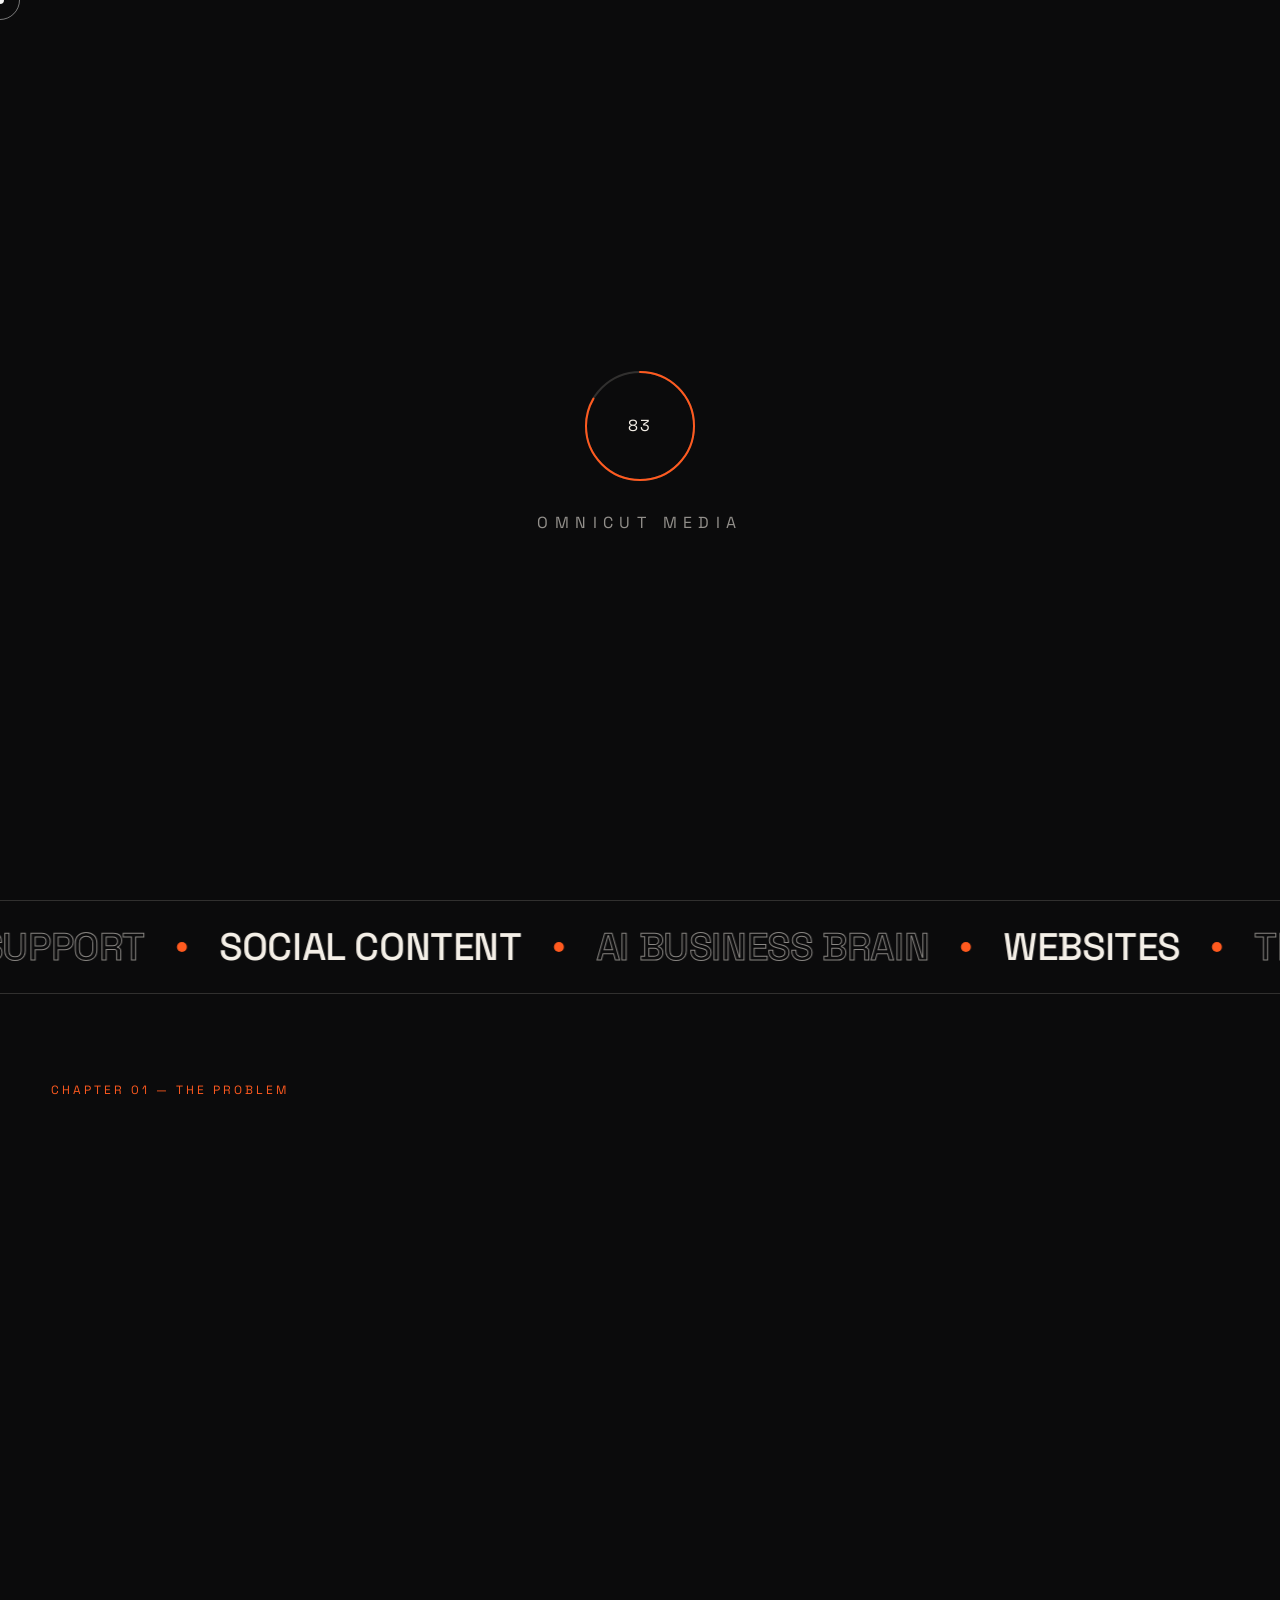
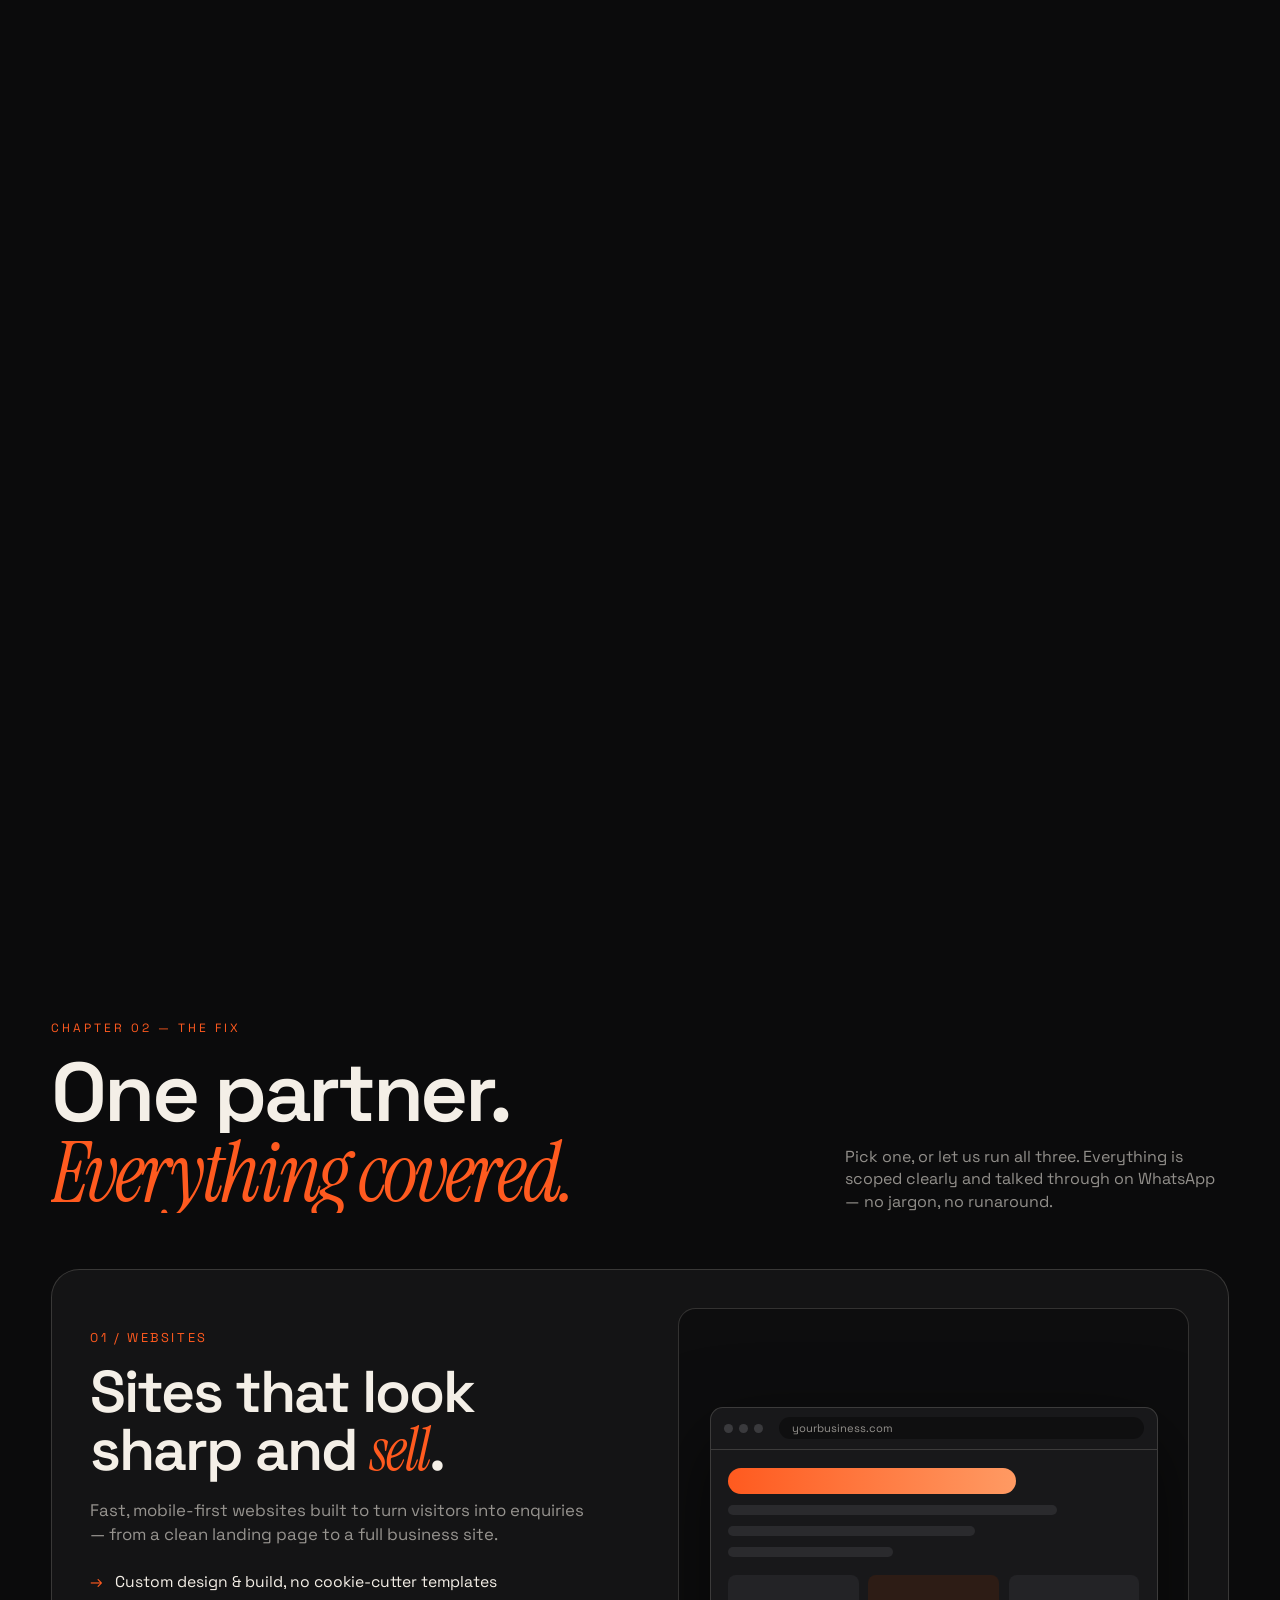
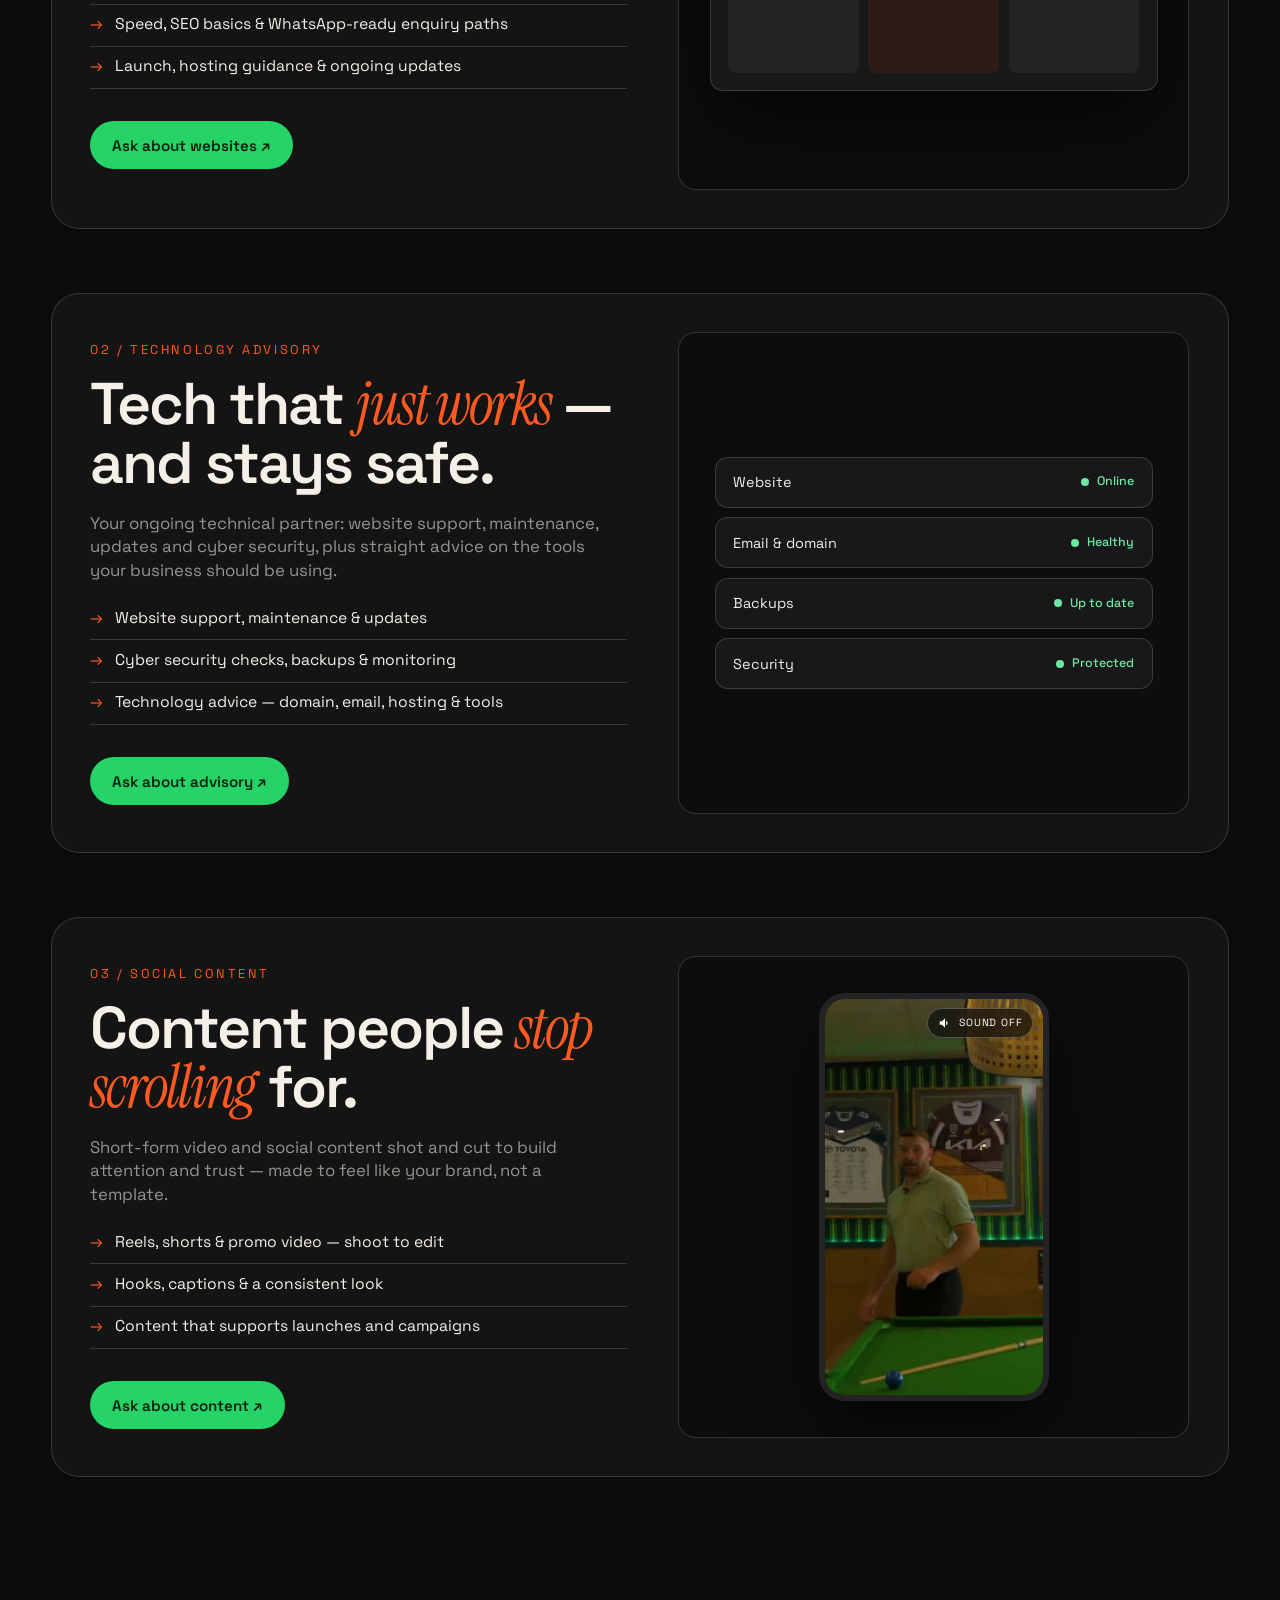
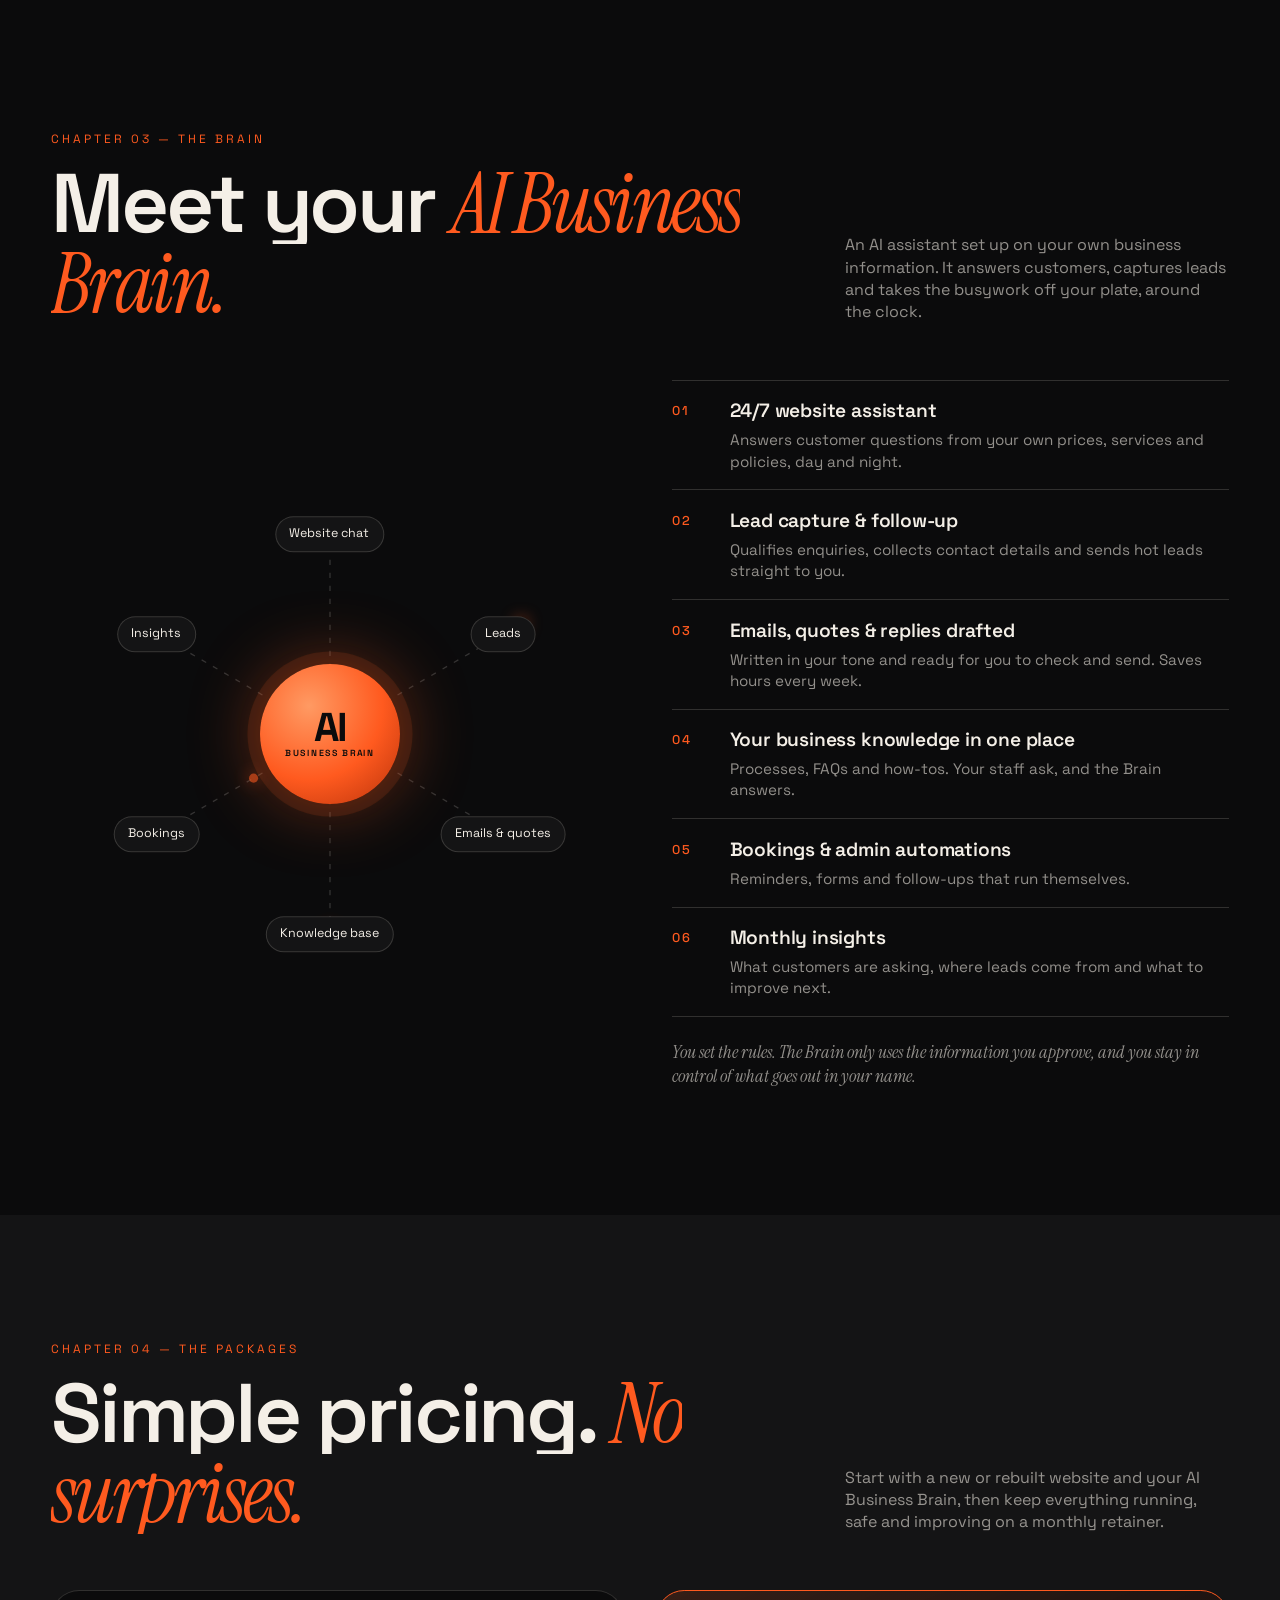
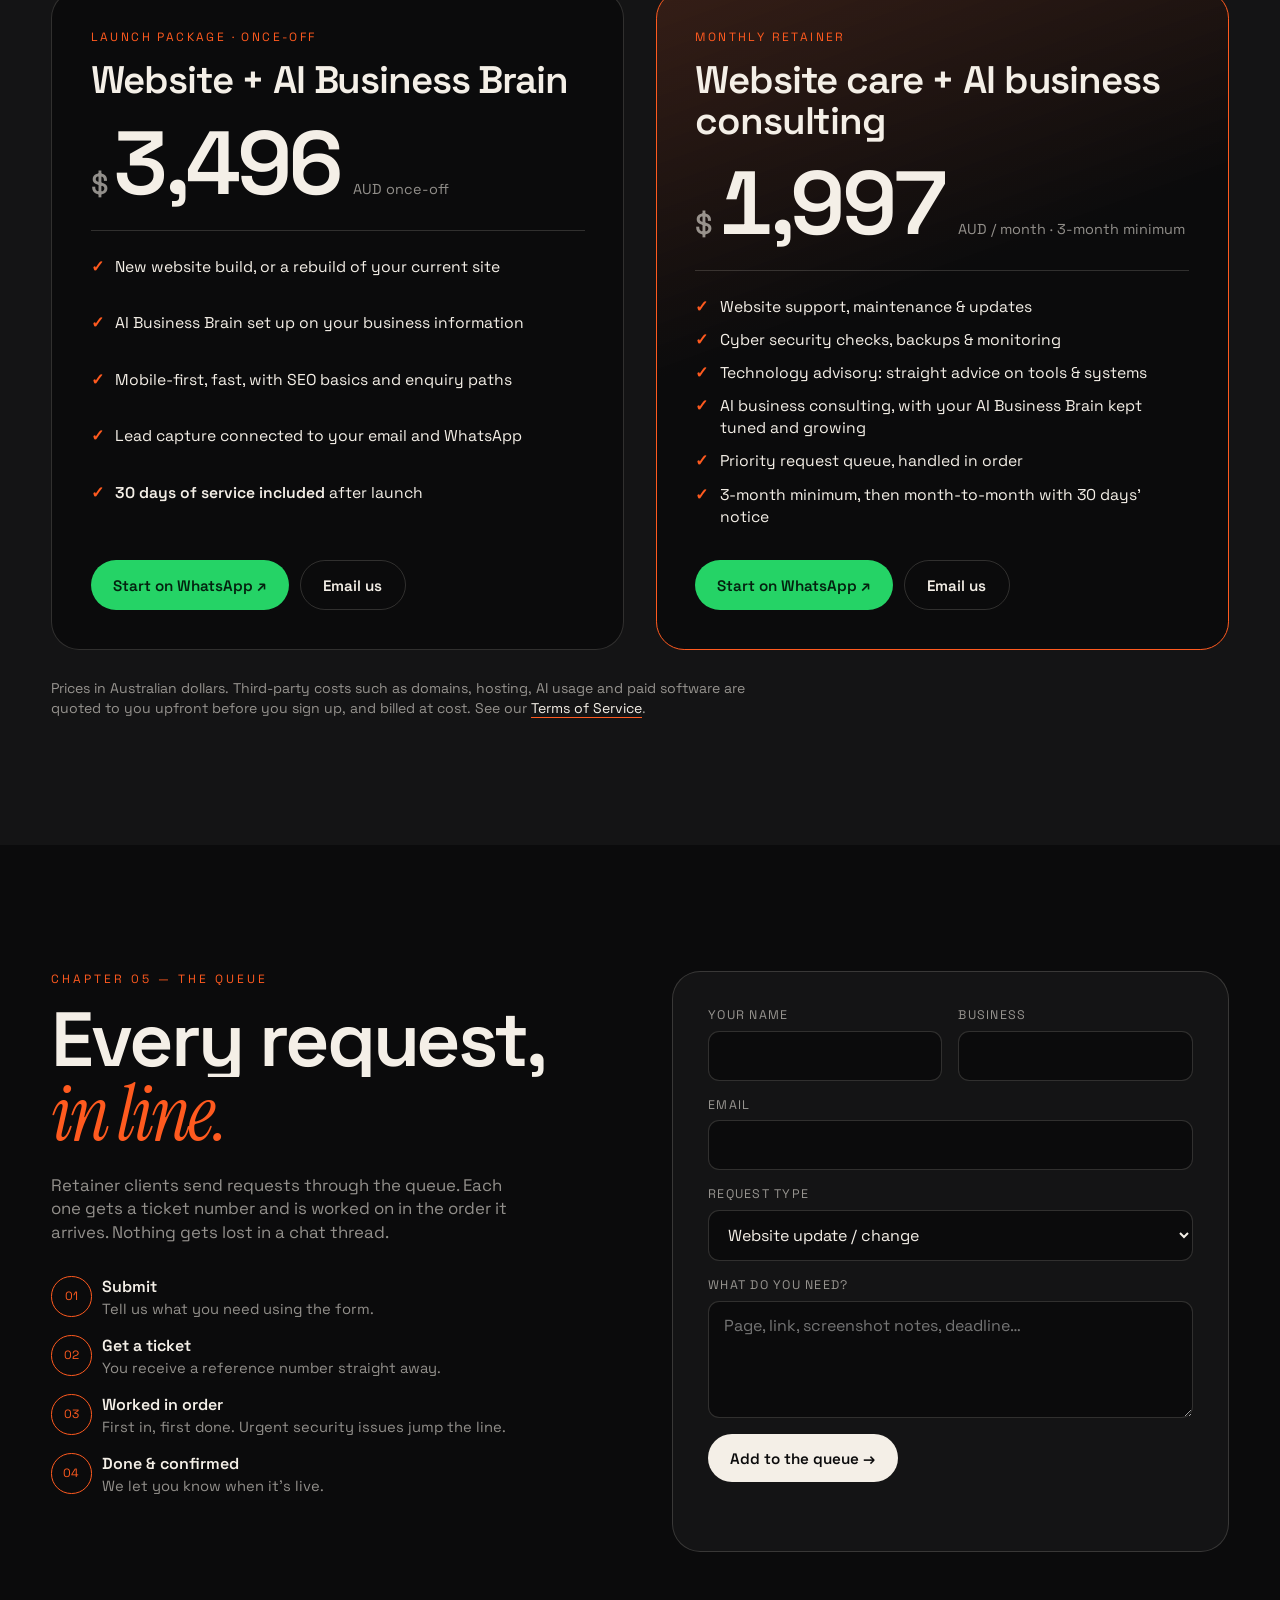
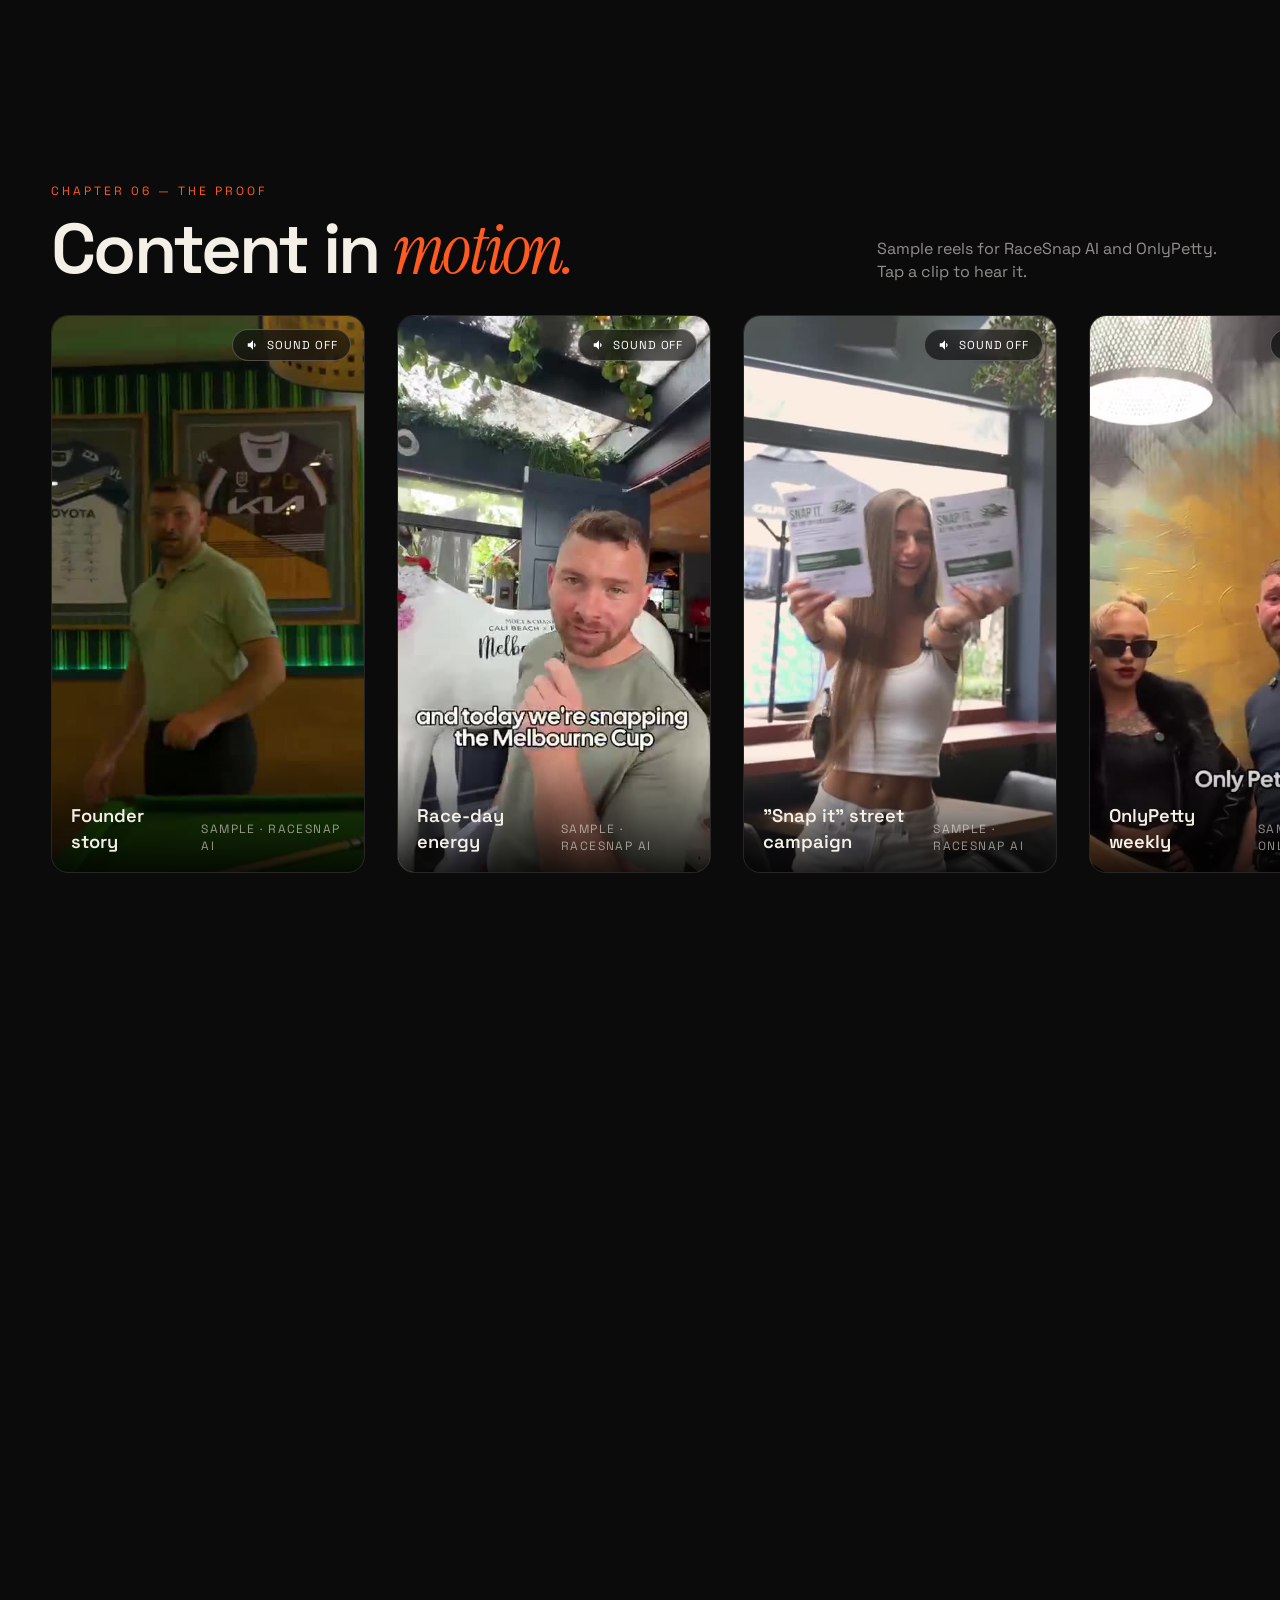
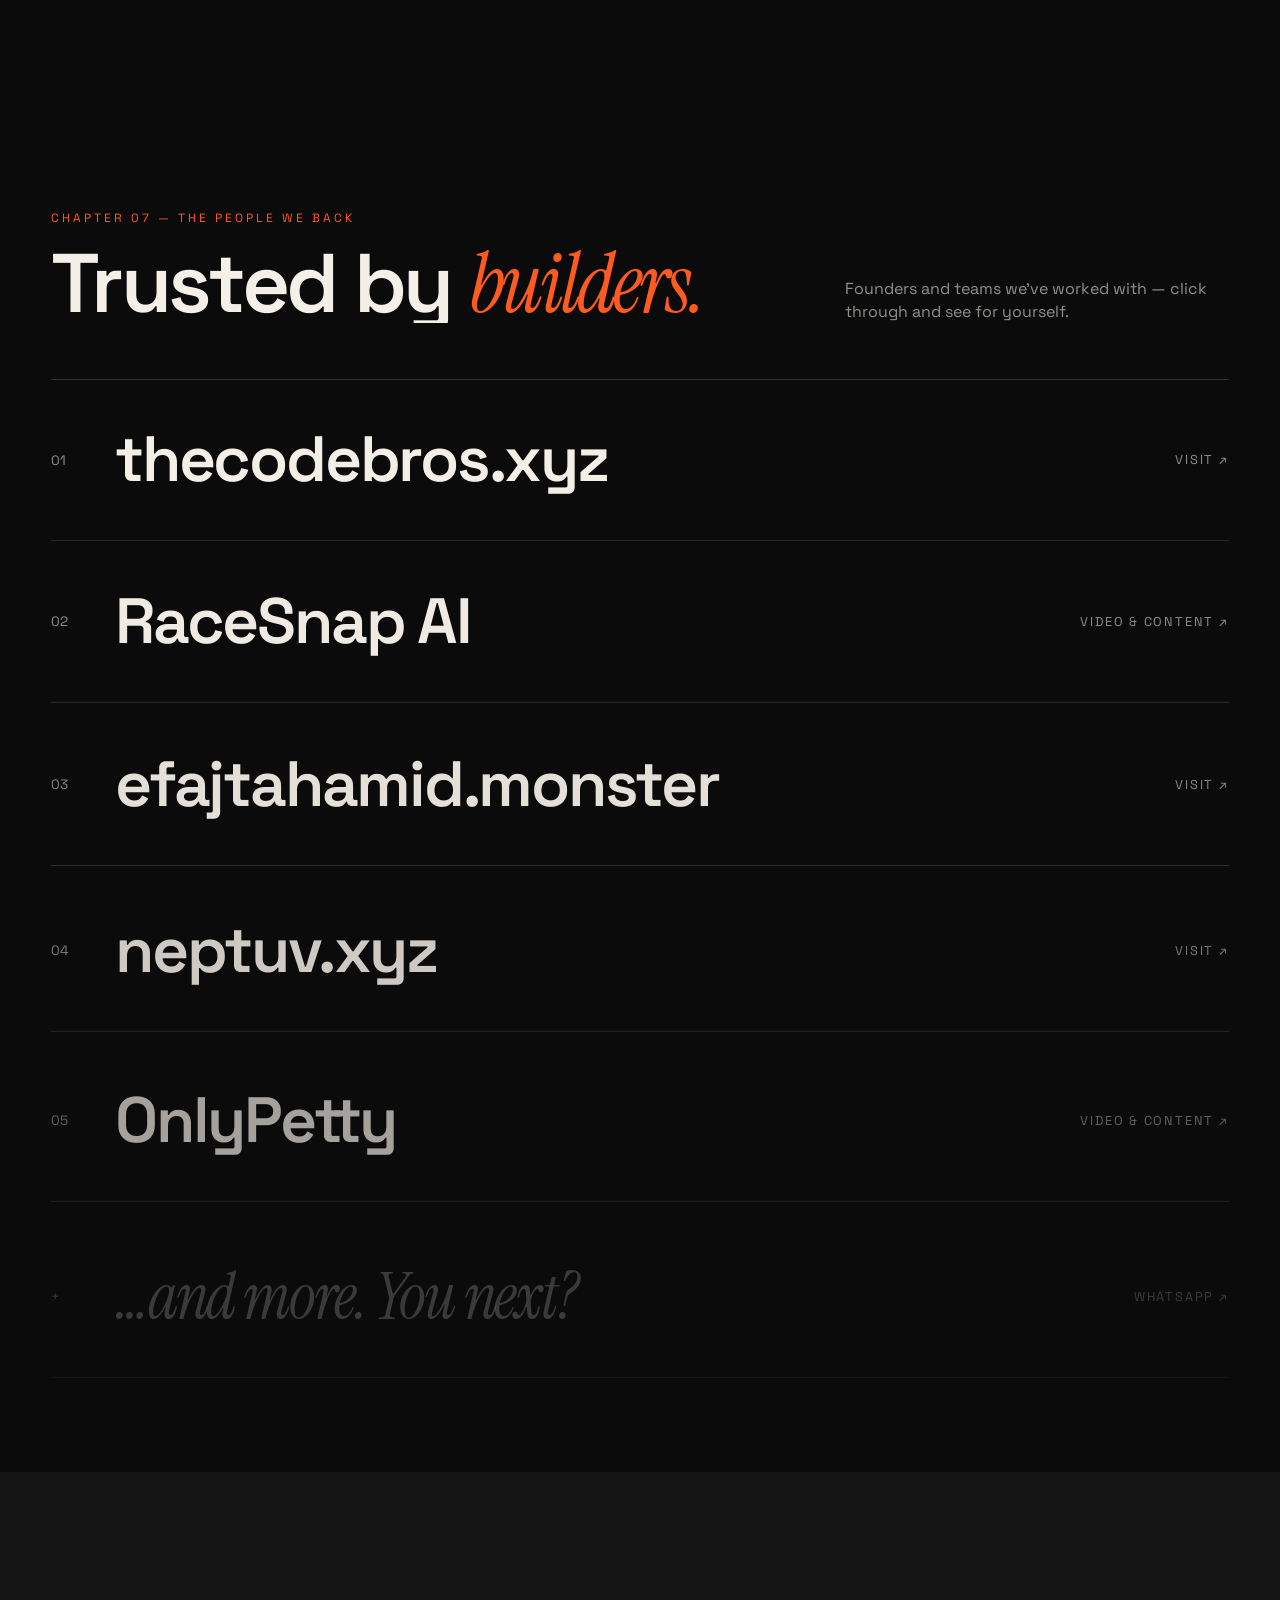
==== commit e652654d: "Add Terms of Service and client onboarding form; 3-month minimum on retainer Co-Authored-By: Claude " ====
--- a/index.html
+++ b/index.html
@@ -531,13 +531,14 @@
       <article class="pkg featured">
         <div class="pkg-tag">Monthly retainer</div>
         <h3>Website care + AI business consulting</h3>
-        <div class="price"><span class="cur">$</span><span class="amt" data-count="1999">1,999</span><span class="per">AUD / month</span></div>
+        <div class="price"><span class="cur">$</span><span class="amt" data-count="1999">1,999</span><span class="per">AUD / month · 3-month minimum</span></div>
         <ul>
           <li>Website support, maintenance &amp; updates</li>
           <li>Cyber security checks, backups &amp; monitoring</li>
           <li>Technology advisory: straight advice on tools &amp; systems</li>
           <li>AI business consulting, with your AI Business Brain kept tuned and growing</li>
           <li>Priority request queue, handled in order</li>
+          <li>3-month minimum, then month-to-month with 30 days' notice</li>
         </ul>
         <div class="pkg-ctas">
           <a class="btn wa magnetic" data-wa="Hi Adrian, I'm interested in the $1,999/month website care + AI consulting retainer." href="#" target="_blank" rel="noopener">Start on WhatsApp ↗</a>
@@ -545,7 +546,7 @@
         </div>
       </article>
     </div>
-    <p class="pkg-note">Prices in Australian dollars. Third-party costs such as domains, hosting, AI usage and paid software are quoted to you upfront before you sign up, and billed at cost.</p>
+    <p class="pkg-note">Prices in Australian dollars. Third-party costs such as domains, hosting, AI usage and paid software are quoted to you upfront before you sign up, and billed at cost. See our <a href="terms.html" style="color:var(--fg);border-bottom:1px solid var(--accent)">Terms of Service</a>.</p>
   </section>
 
   <!-- REQUEST QUEUE -->
@@ -682,7 +683,7 @@
         <a class="chip" data-wa="Hi Adrian, I'd like all three services — can we talk?" href="#" target="_blank" rel="noopener">All of the above</a>
       </div>
     </div>
-    <div class="foot"><span>© 2026 OmniCut Media · Australia</span><span>Founded by Adrian Laas</span><span>WhatsApp +61 451 335 143</span><a href="mailto:hello@heyinturi.com.au">hello@heyinturi.com.au</a></div>
+    <div class="foot"><span>© 2026 OmniCut Media · Australia</span><span>Founded by Adrian Laas</span><span>WhatsApp +61 451 335 143</span><a href="mailto:hello@heyinturi.com.au">hello@heyinturi.com.au</a><a href="terms.html">Terms of Service</a></div>
   </section>
 </main>
 
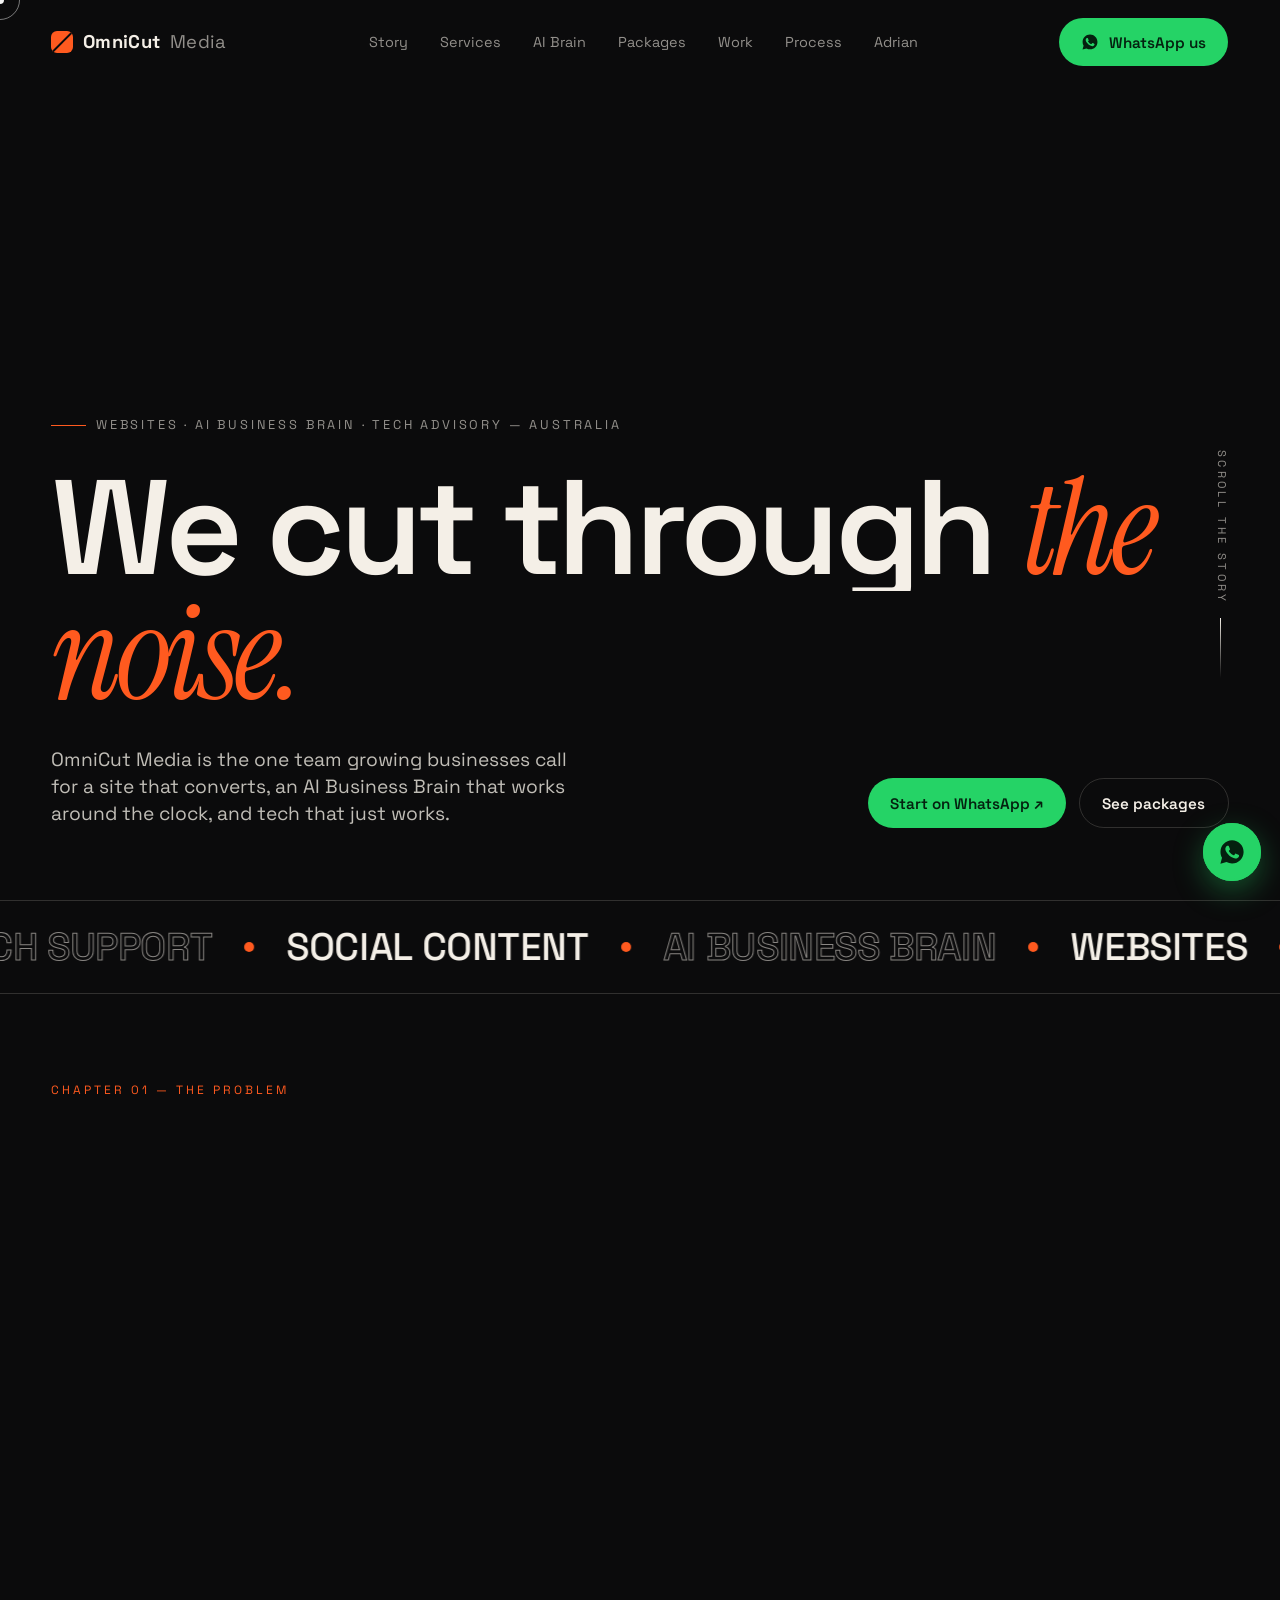
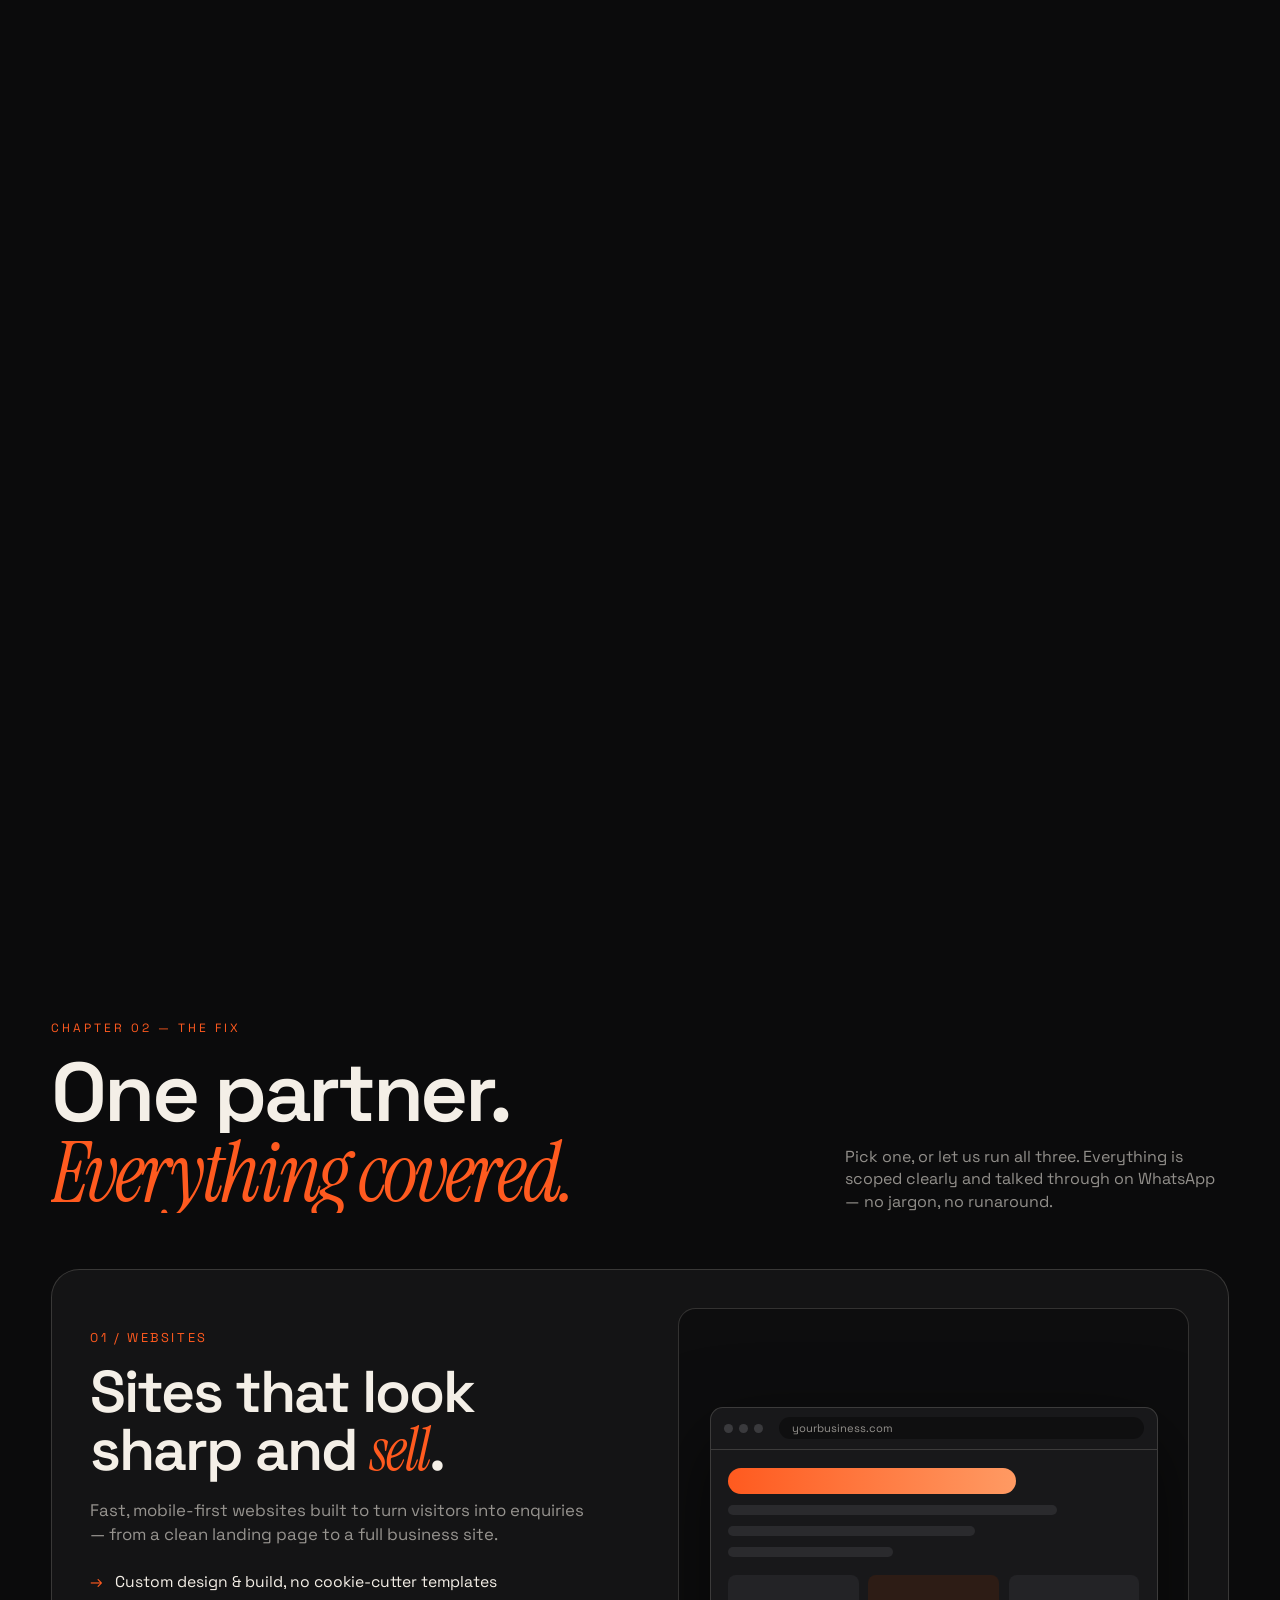
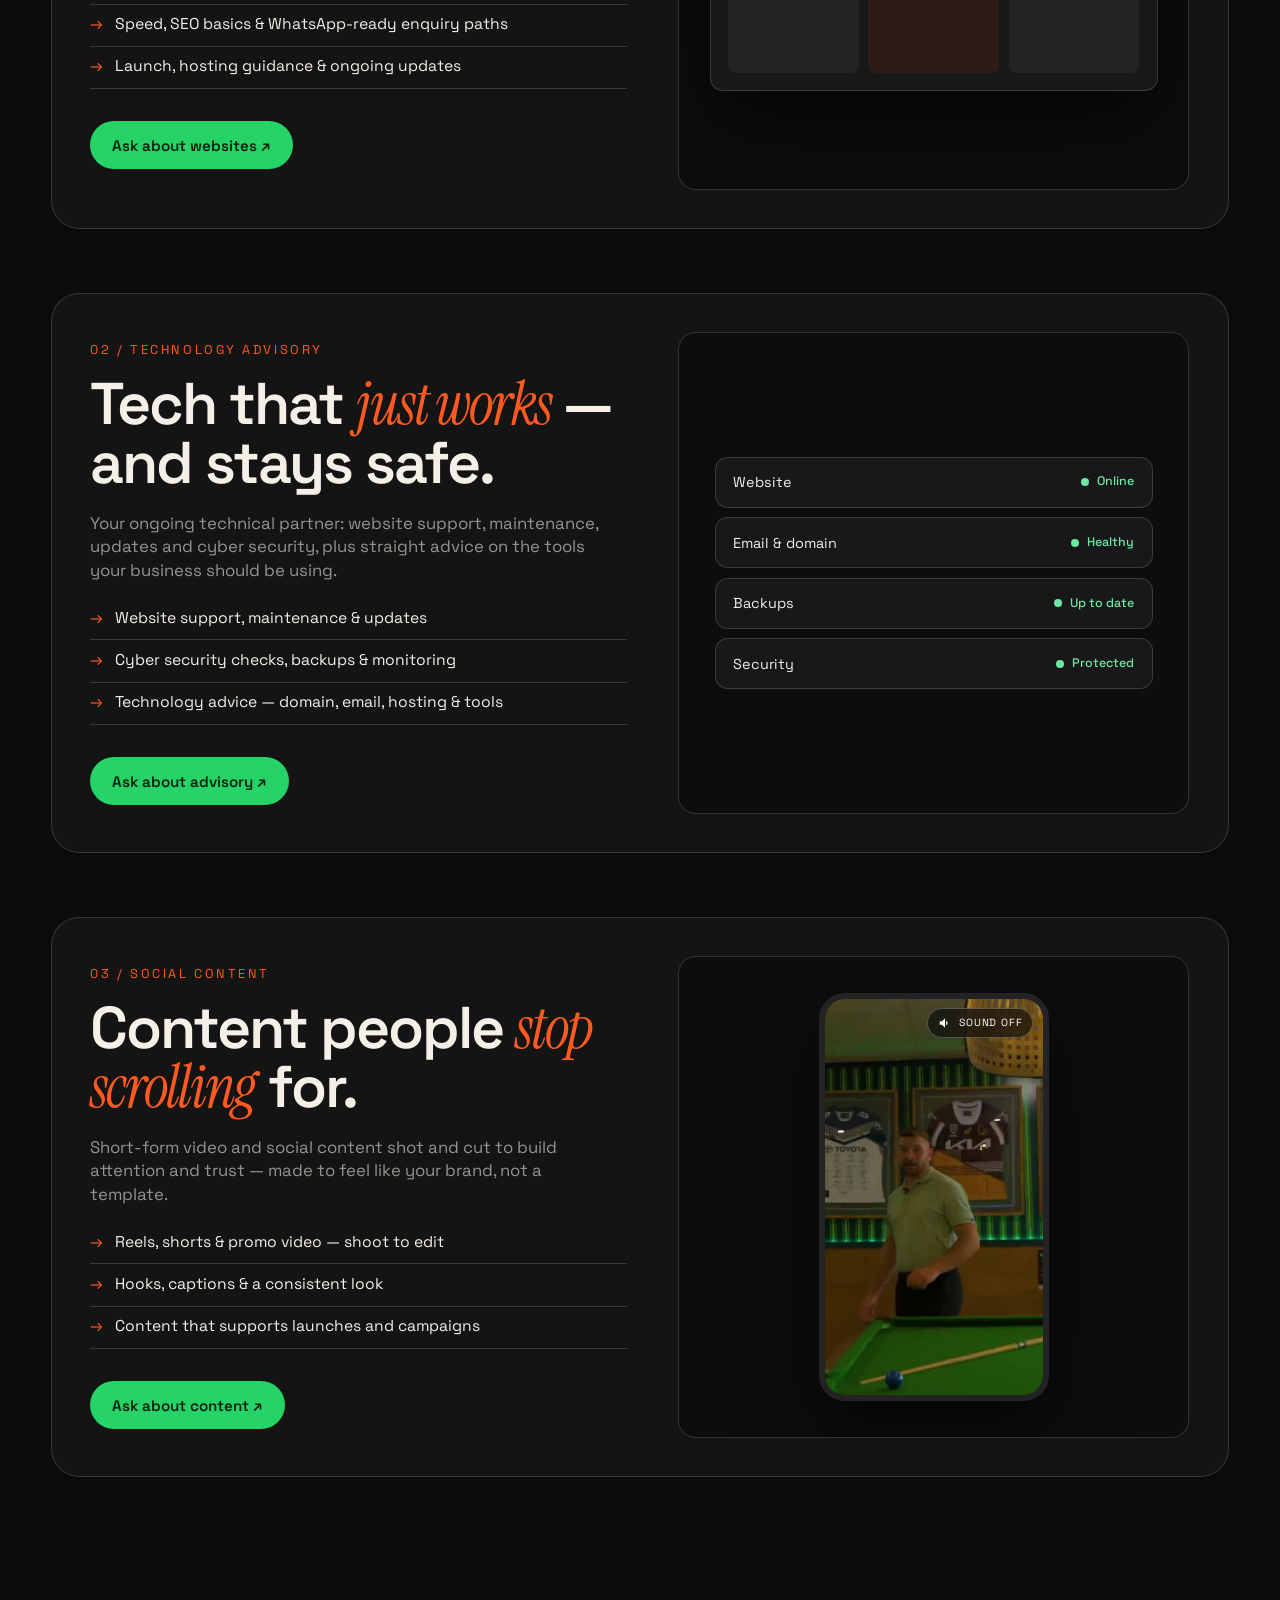
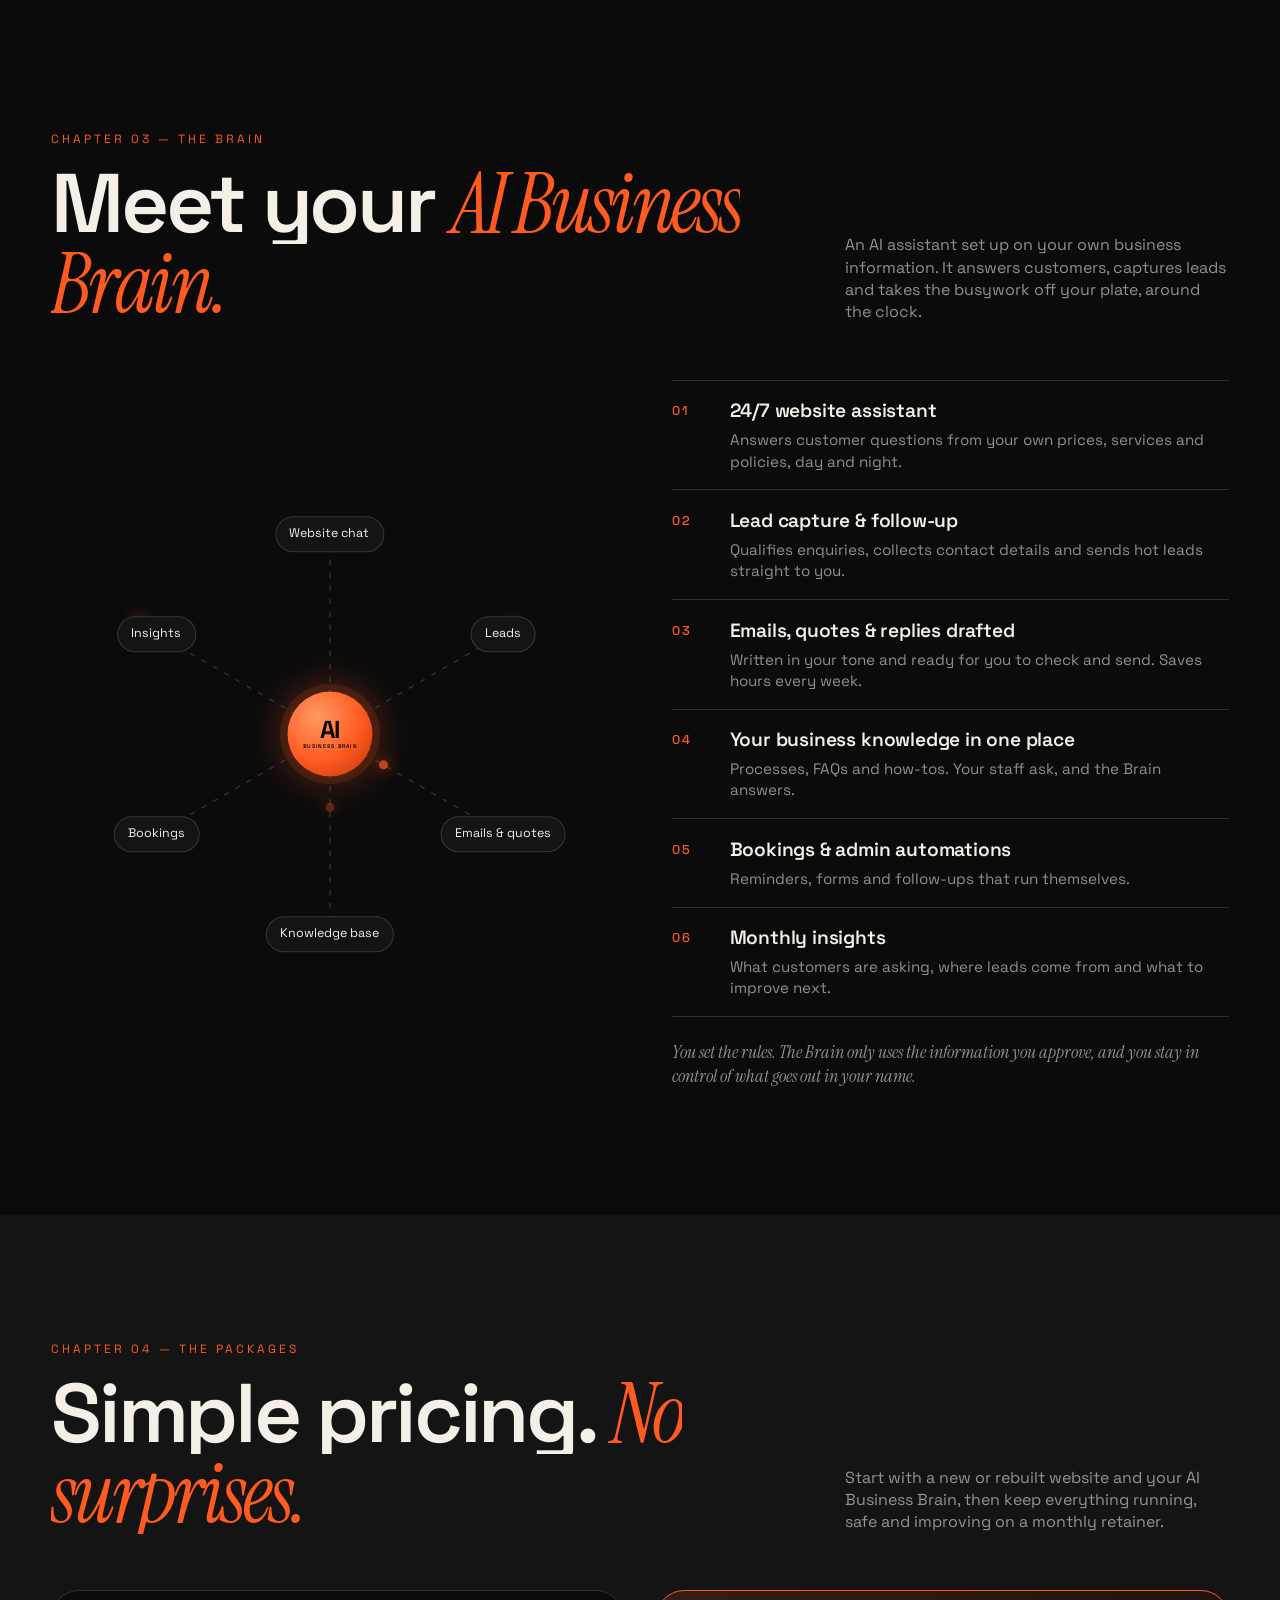
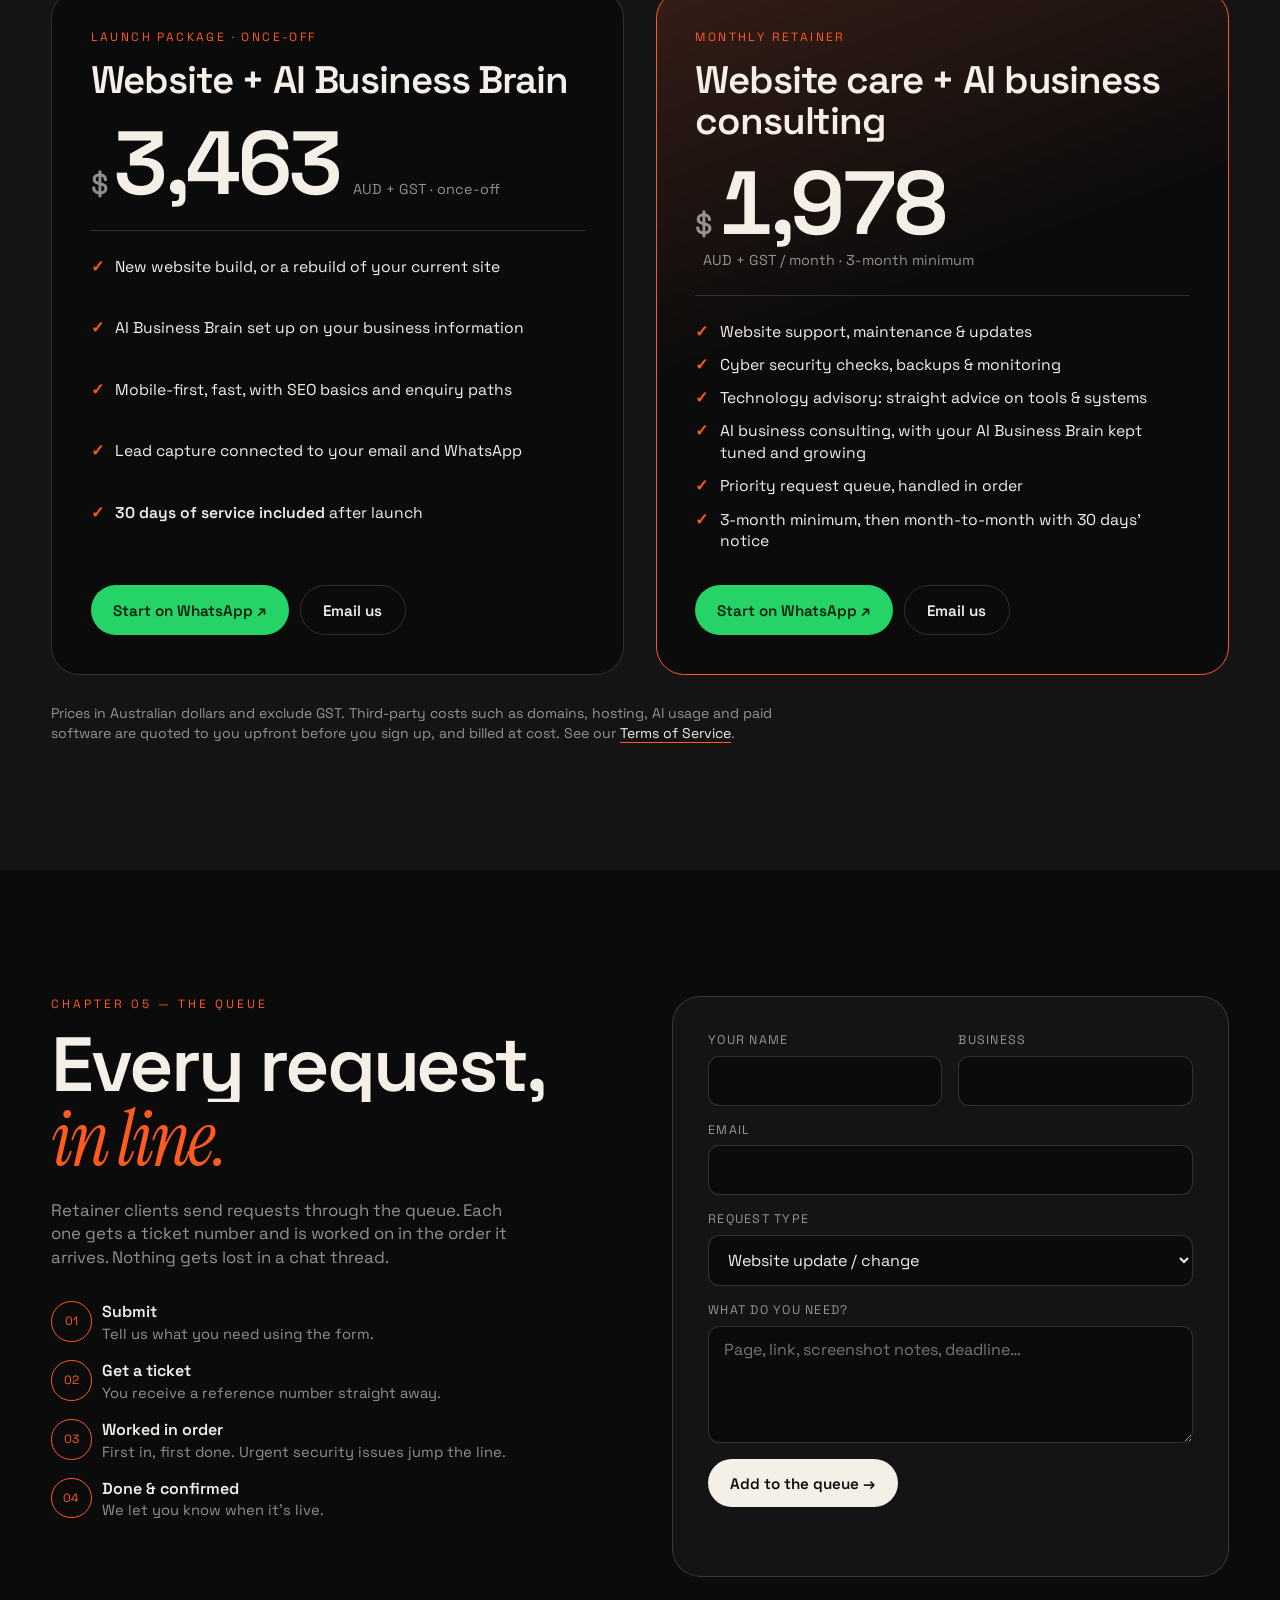
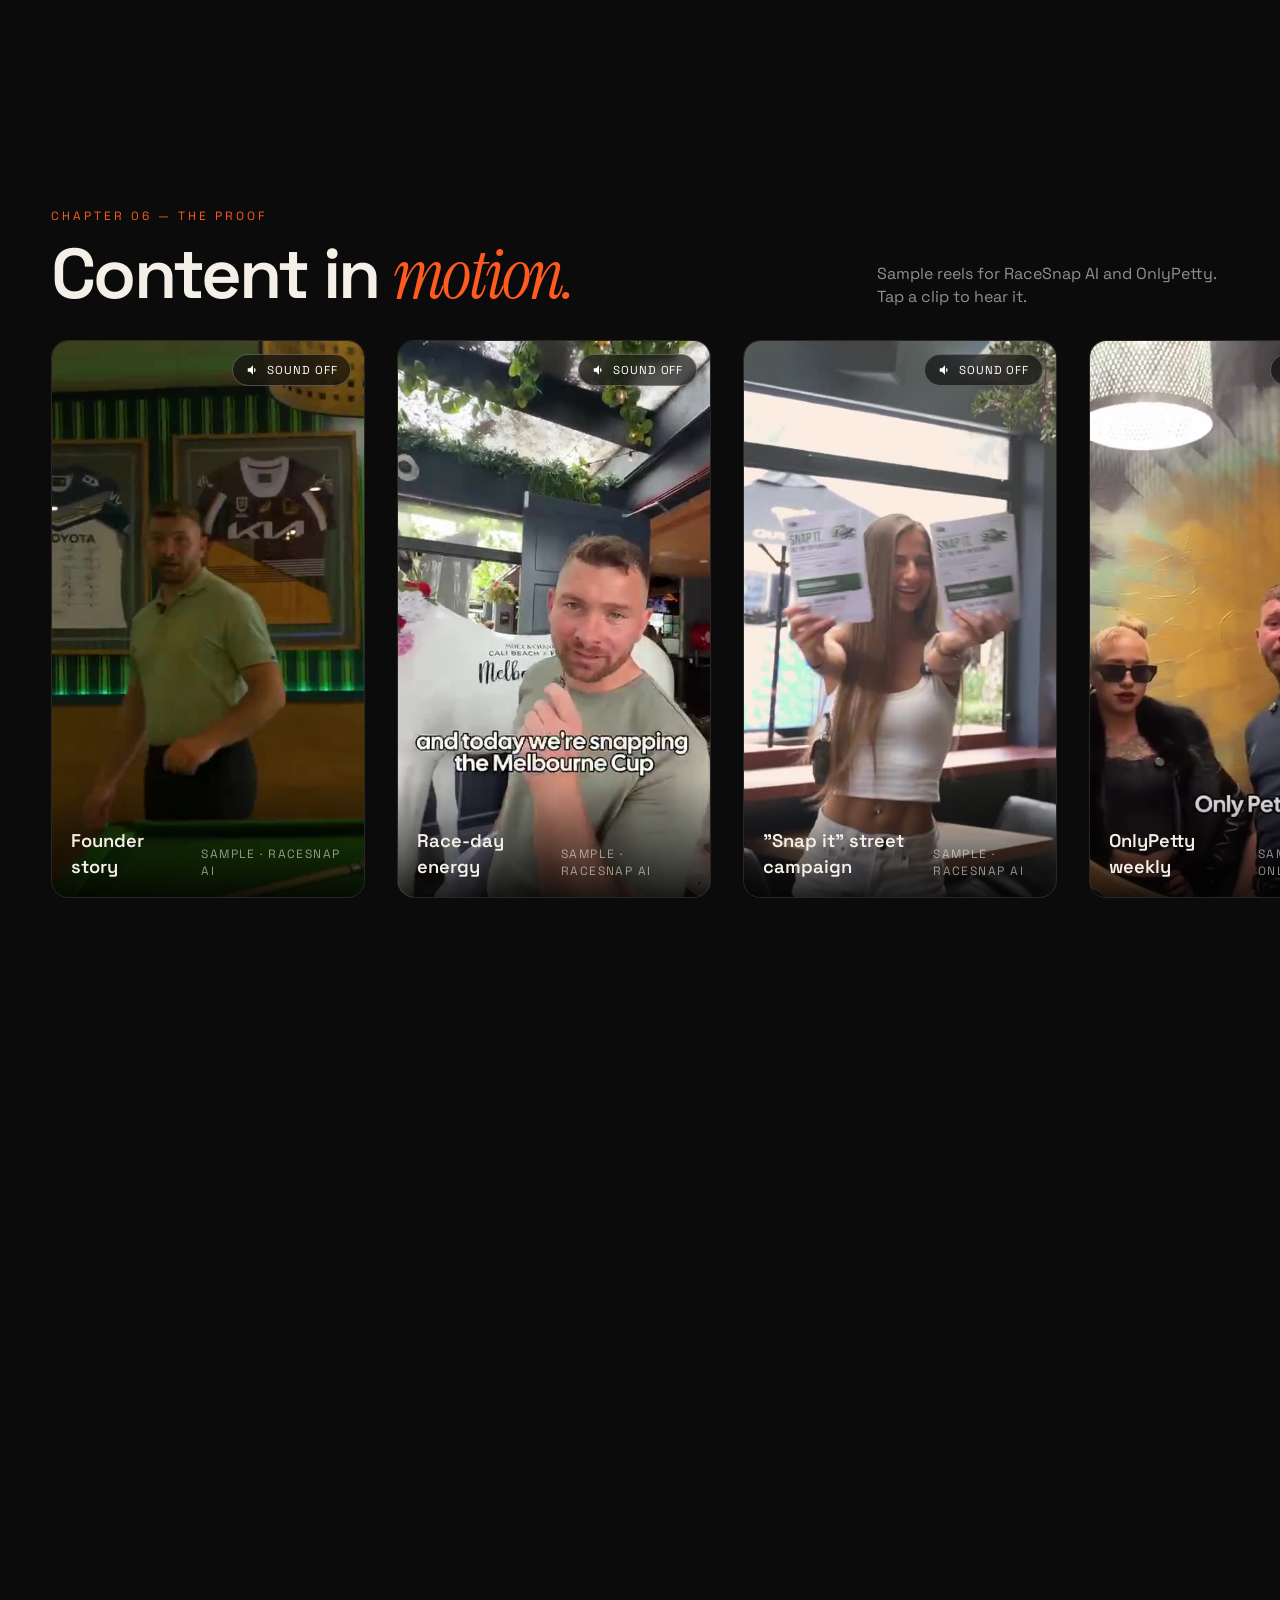
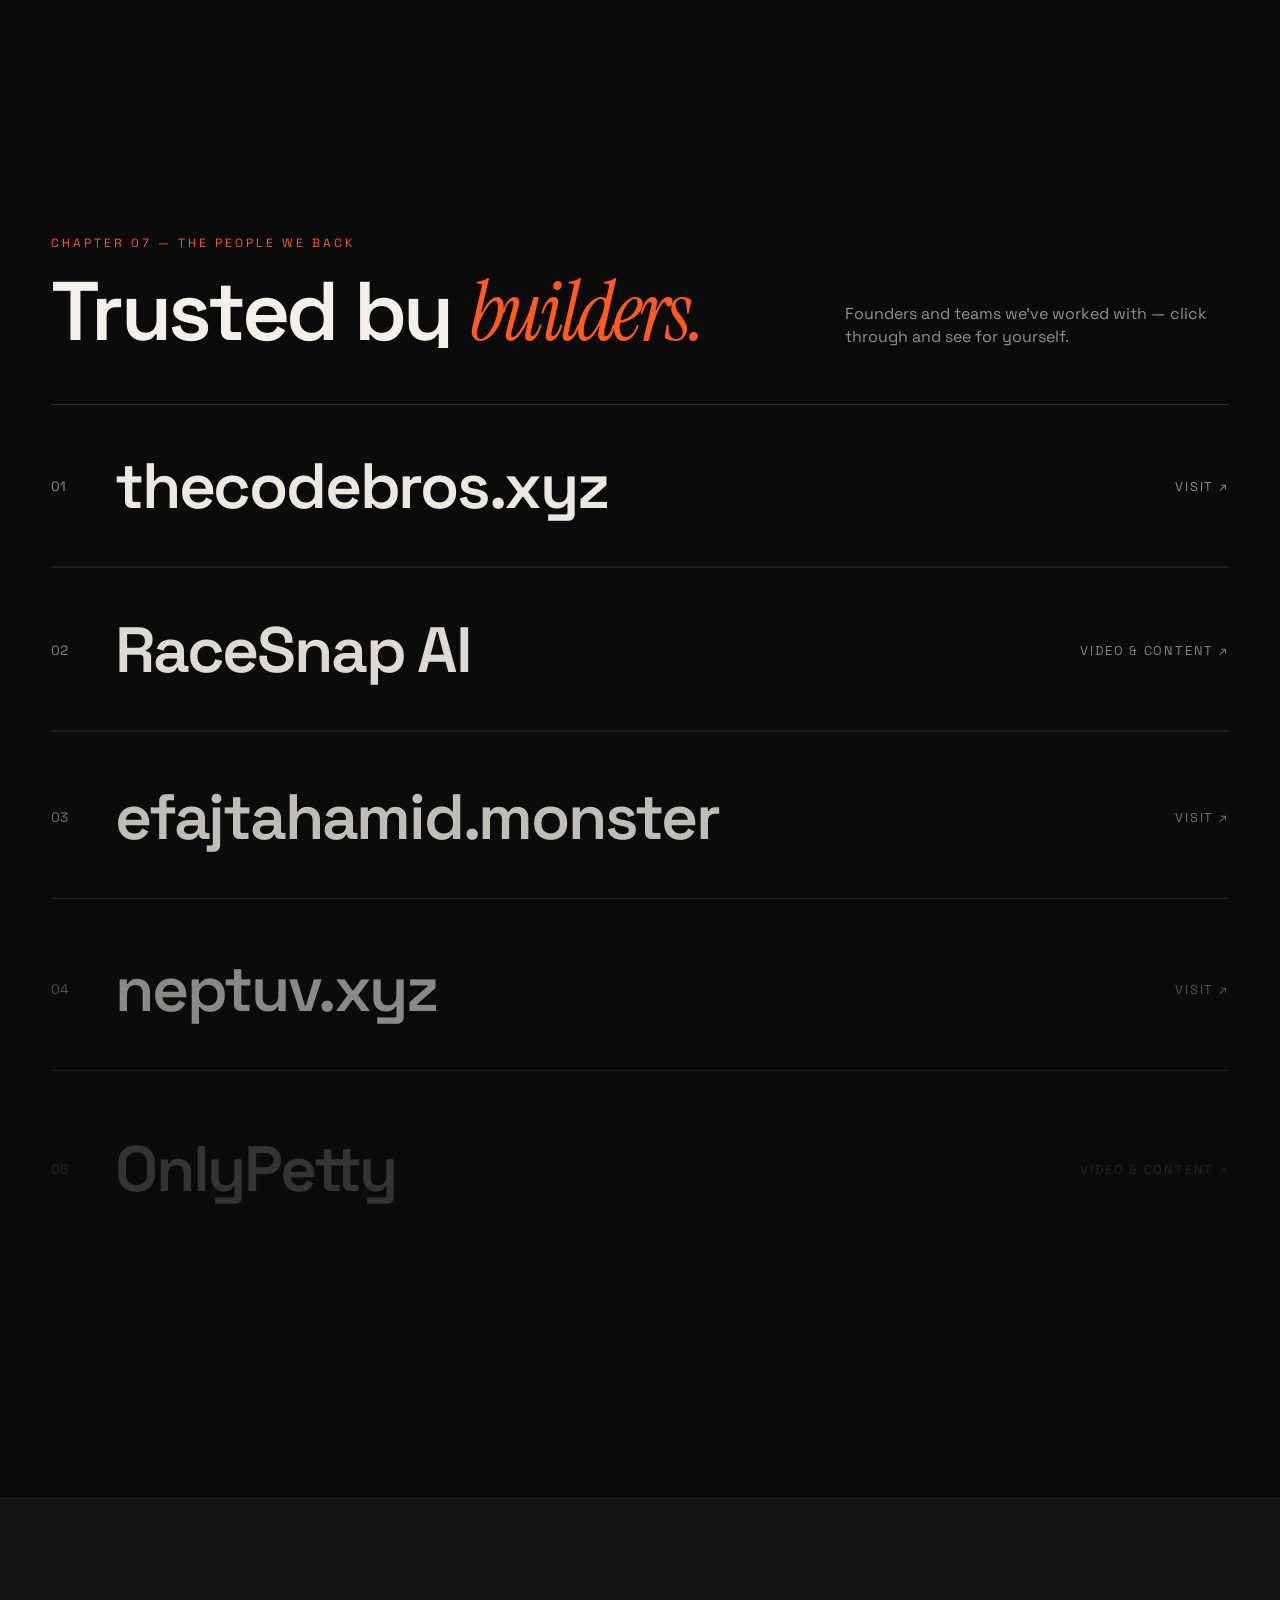
==== commit 049db36f: "Add ABN, GST-exclusive pricing and Queensland governing law Co-Authored-By: Claude Opus 5.5 <noreply" ====
--- a/index.html
+++ b/index.html
@@ -515,7 +515,7 @@
       <article class="pkg">
         <div class="pkg-tag">Launch package · once-off</div>
         <h3>Website + AI Business Brain</h3>
-        <div class="price"><span class="cur">$</span><span class="amt" data-count="3500">3,500</span><span class="per">AUD once-off</span></div>
+        <div class="price"><span class="cur">$</span><span class="amt" data-count="3500">3,500</span><span class="per">AUD + GST · once-off</span></div>
         <ul>
           <li>New website build, or a rebuild of your current site</li>
           <li>AI Business Brain set up on your business information</li>
@@ -531,7 +531,7 @@
       <article class="pkg featured">
         <div class="pkg-tag">Monthly retainer</div>
         <h3>Website care + AI business consulting</h3>
-        <div class="price"><span class="cur">$</span><span class="amt" data-count="1999">1,999</span><span class="per">AUD / month · 3-month minimum</span></div>
+        <div class="price"><span class="cur">$</span><span class="amt" data-count="1999">1,999</span><span class="per">AUD + GST / month · 3-month minimum</span></div>
         <ul>
           <li>Website support, maintenance &amp; updates</li>
           <li>Cyber security checks, backups &amp; monitoring</li>
@@ -546,7 +546,7 @@
         </div>
       </article>
     </div>
-    <p class="pkg-note">Prices in Australian dollars. Third-party costs such as domains, hosting, AI usage and paid software are quoted to you upfront before you sign up, and billed at cost. See our <a href="terms.html" style="color:var(--fg);border-bottom:1px solid var(--accent)">Terms of Service</a>.</p>
+    <p class="pkg-note">Prices in Australian dollars and exclude GST. Third-party costs such as domains, hosting, AI usage and paid software are quoted to you upfront before you sign up, and billed at cost. See our <a href="terms.html" style="color:var(--fg);border-bottom:1px solid var(--accent)">Terms of Service</a>.</p>
   </section>
 
   <!-- REQUEST QUEUE -->
@@ -683,7 +683,7 @@
         <a class="chip" data-wa="Hi Adrian, I'd like all three services — can we talk?" href="#" target="_blank" rel="noopener">All of the above</a>
       </div>
     </div>
-    <div class="foot"><span>© 2026 OmniCut Media · Australia</span><span>Founded by Adrian Laas</span><span>WhatsApp +61 451 335 143</span><a href="mailto:hello@heyinturi.com.au">hello@heyinturi.com.au</a><a href="terms.html">Terms of Service</a></div>
+    <div class="foot"><span>© 2026 OmniCut Media · ABN 71 562 723 981</span><span>Founded by Adrian Laas</span><span>WhatsApp +61 451 335 143</span><a href="mailto:hello@heyinturi.com.au">hello@heyinturi.com.au</a><a href="terms.html">Terms of Service</a></div>
   </section>
 </main>
 
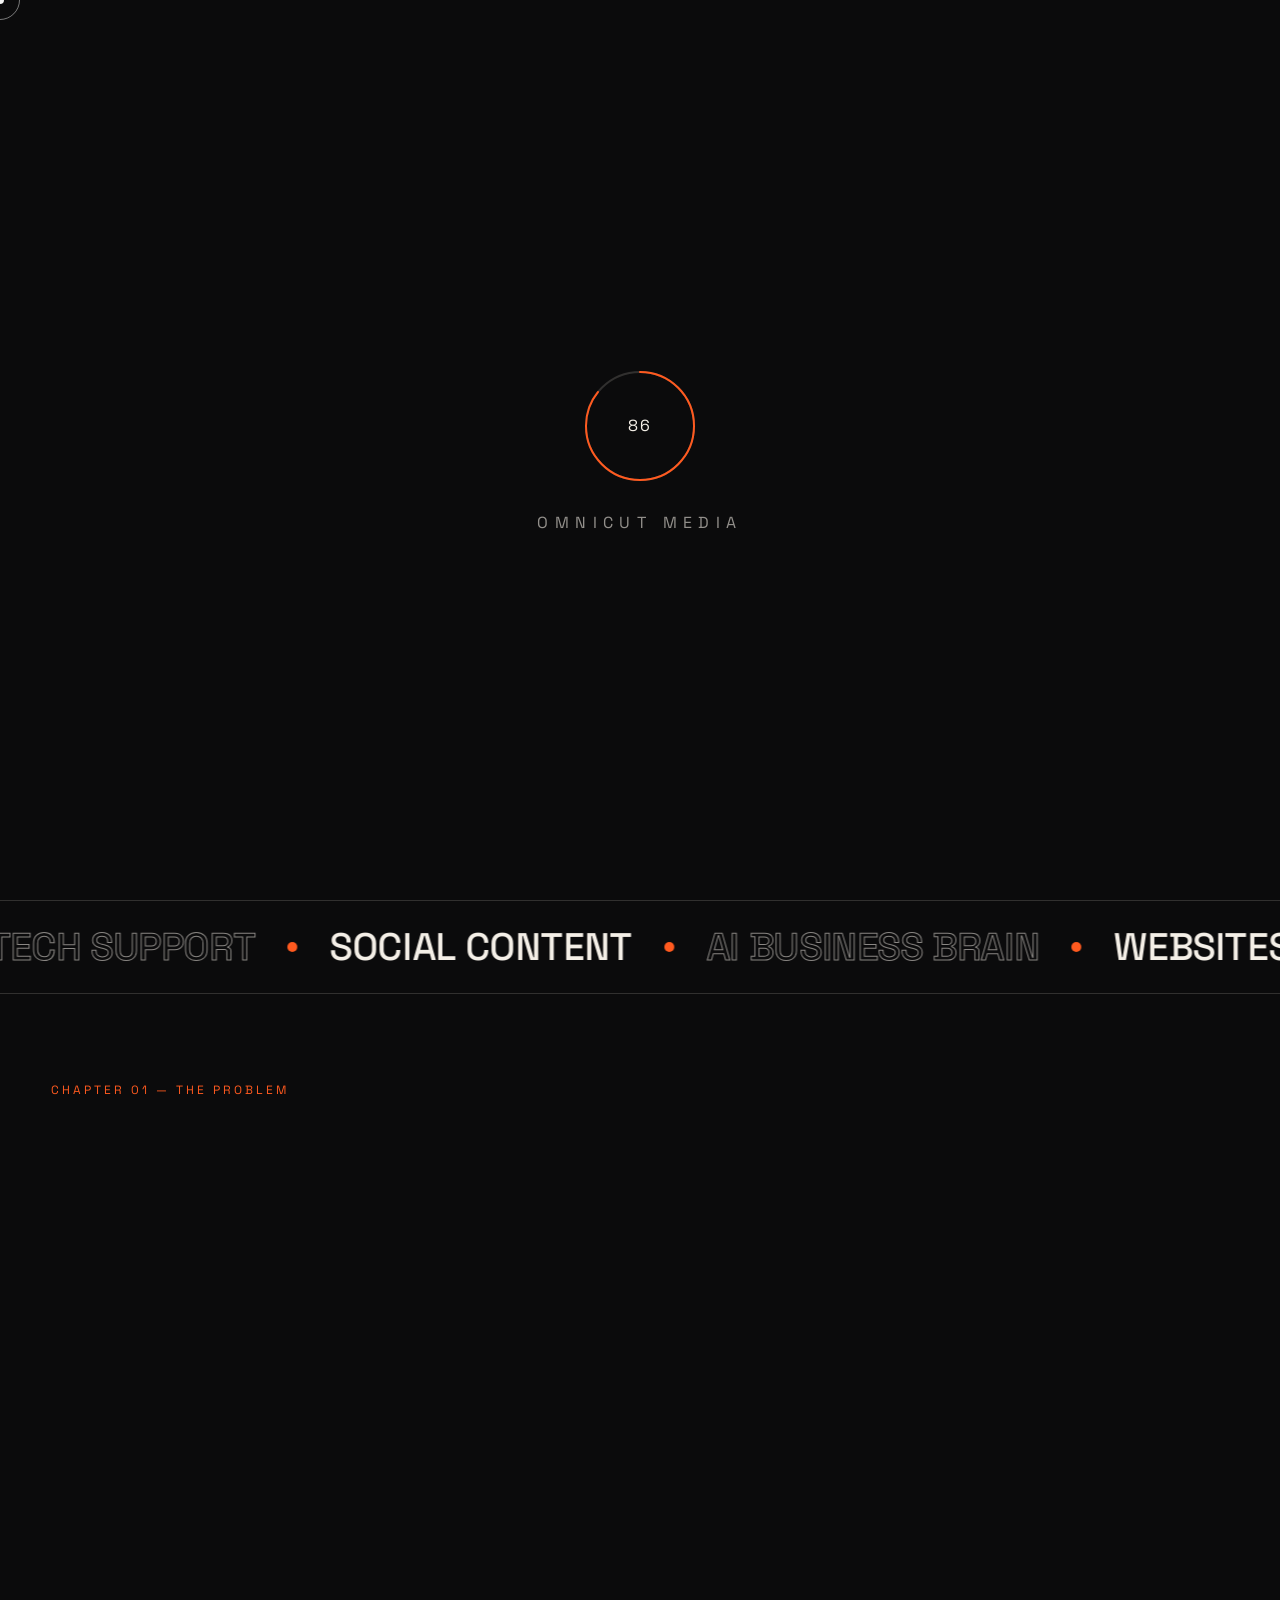
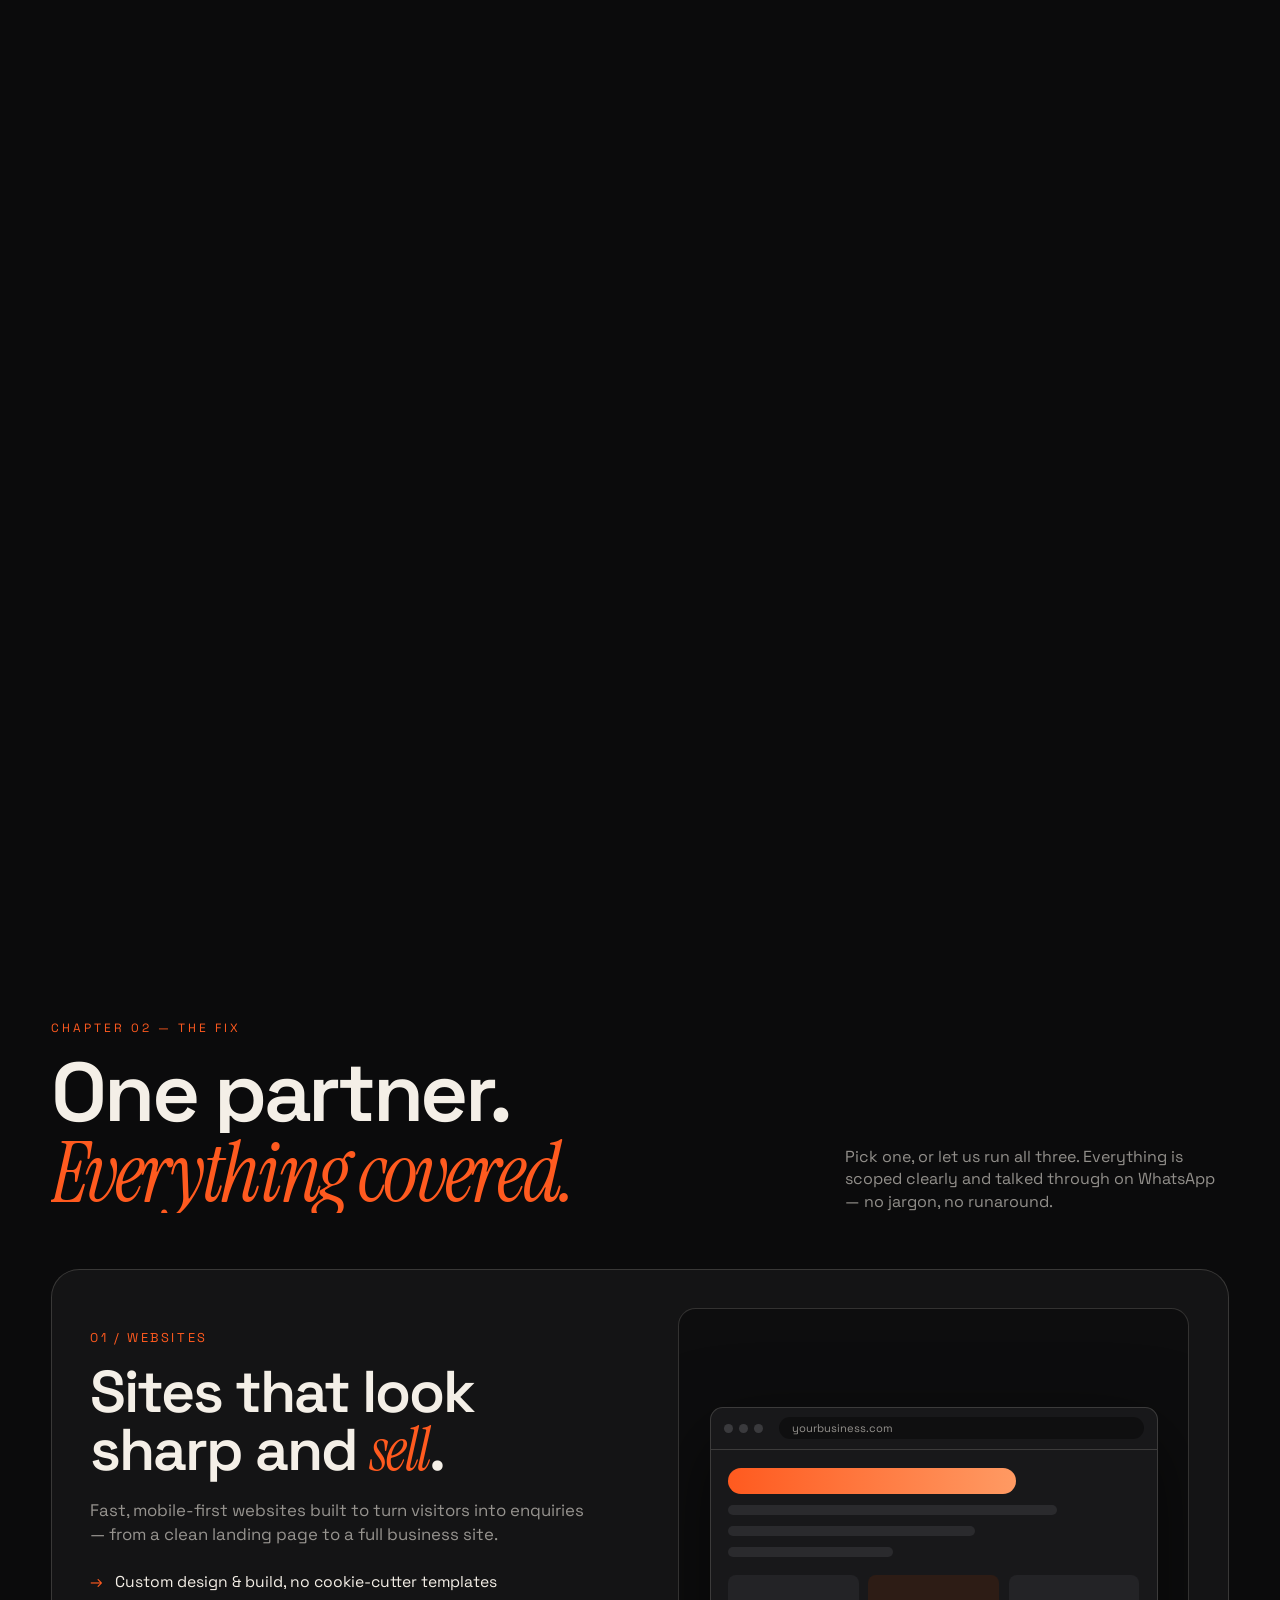
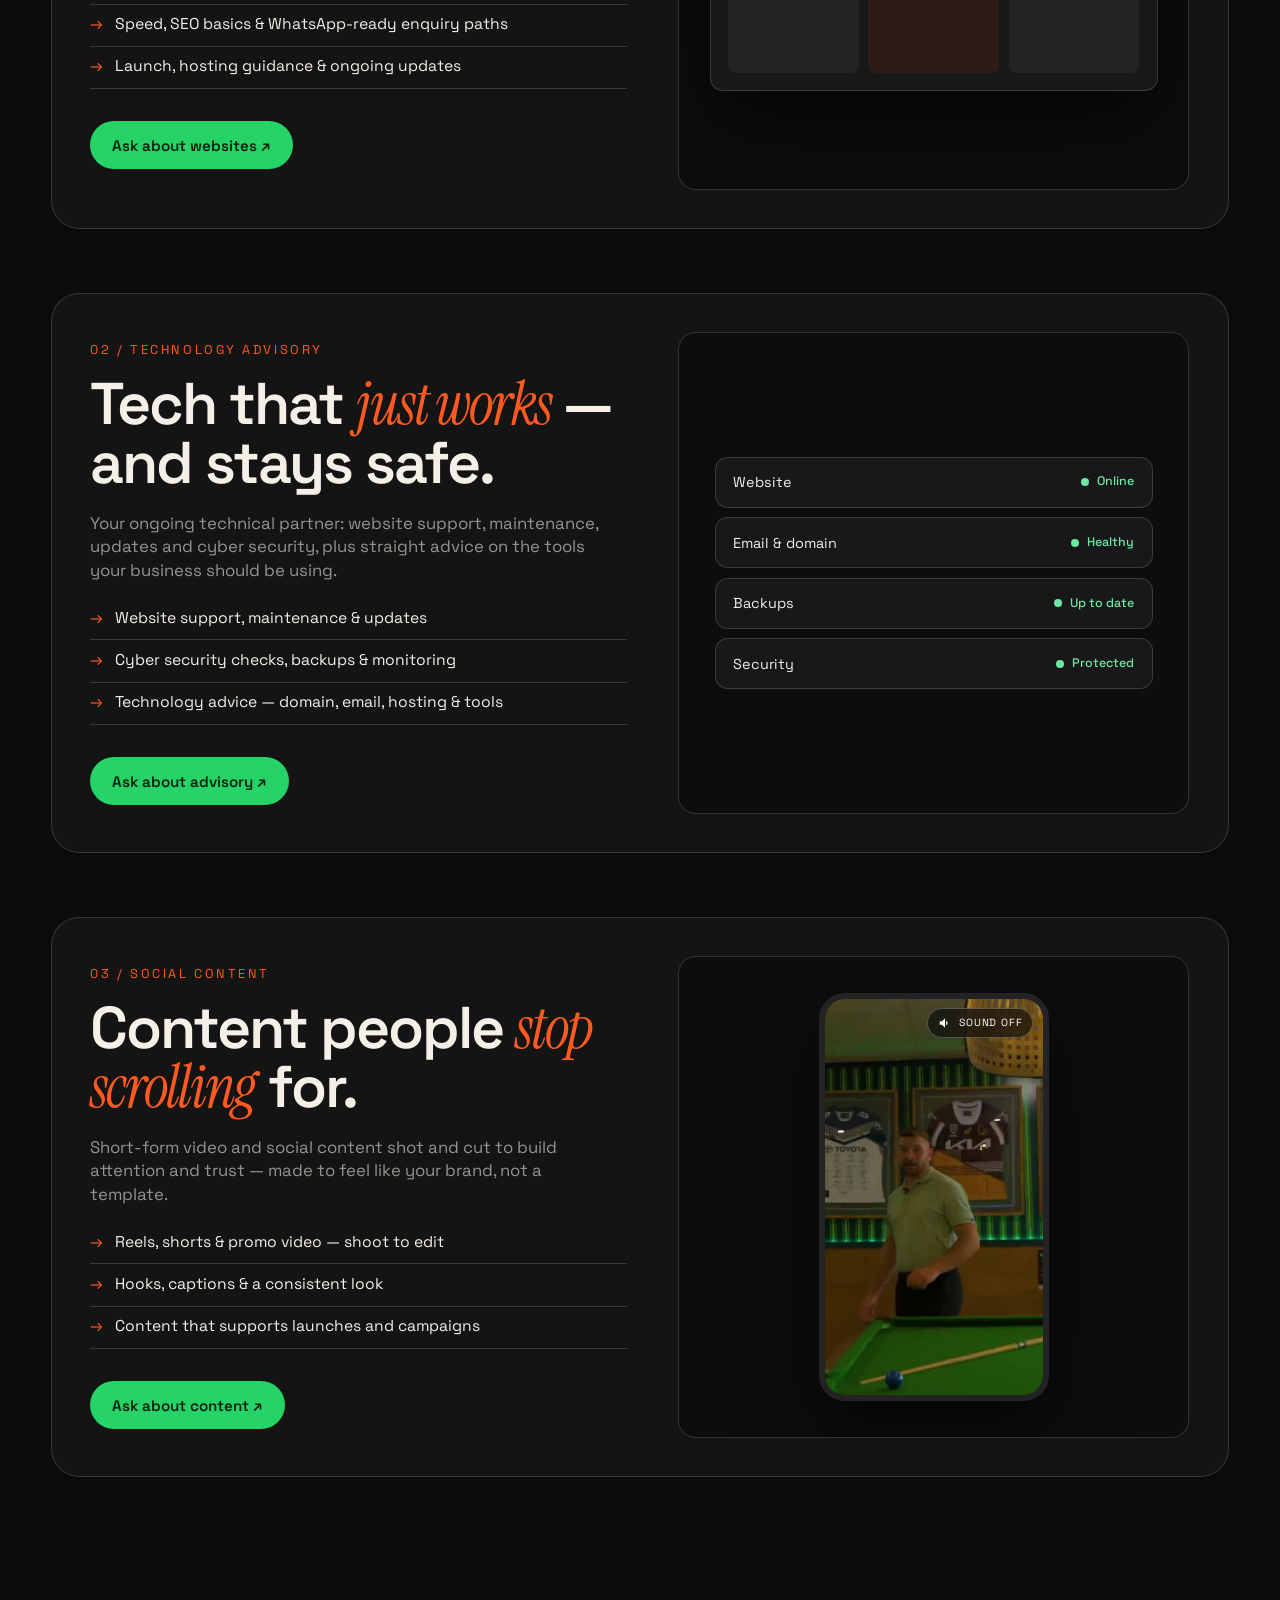
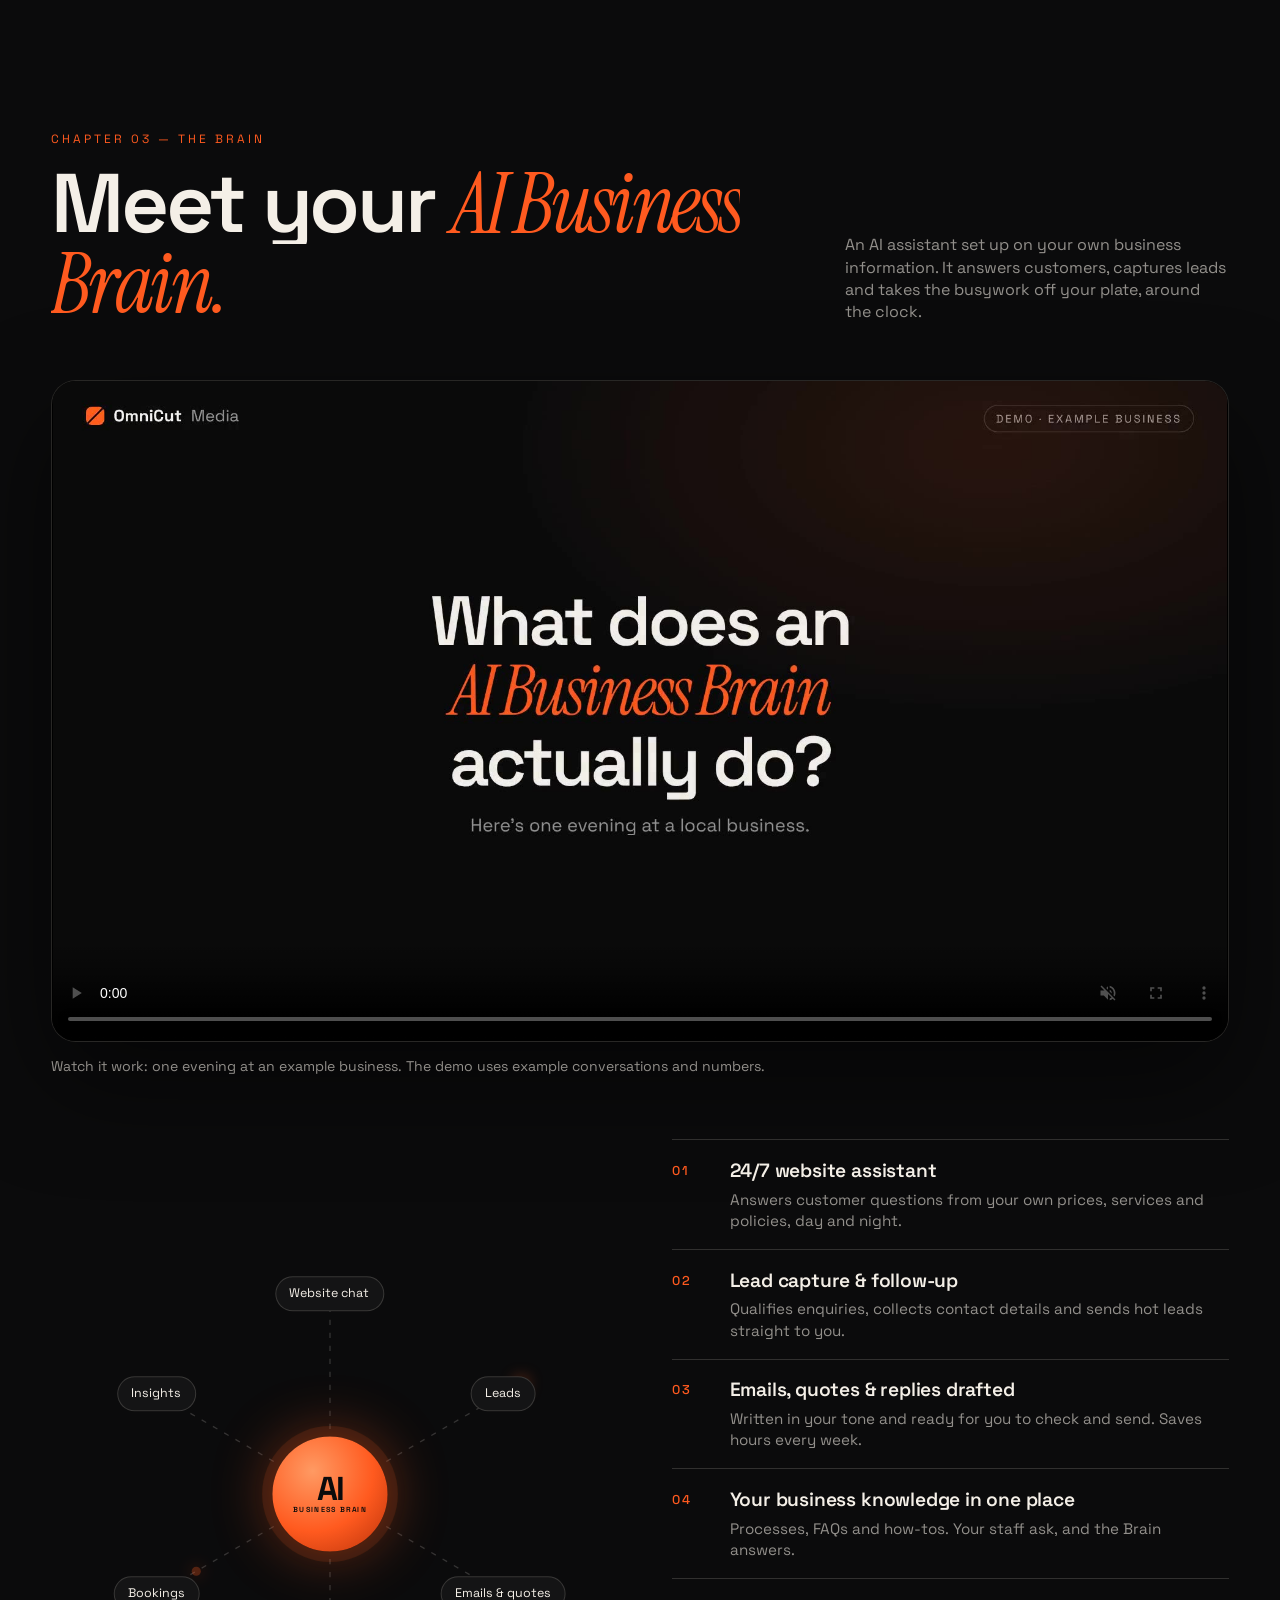
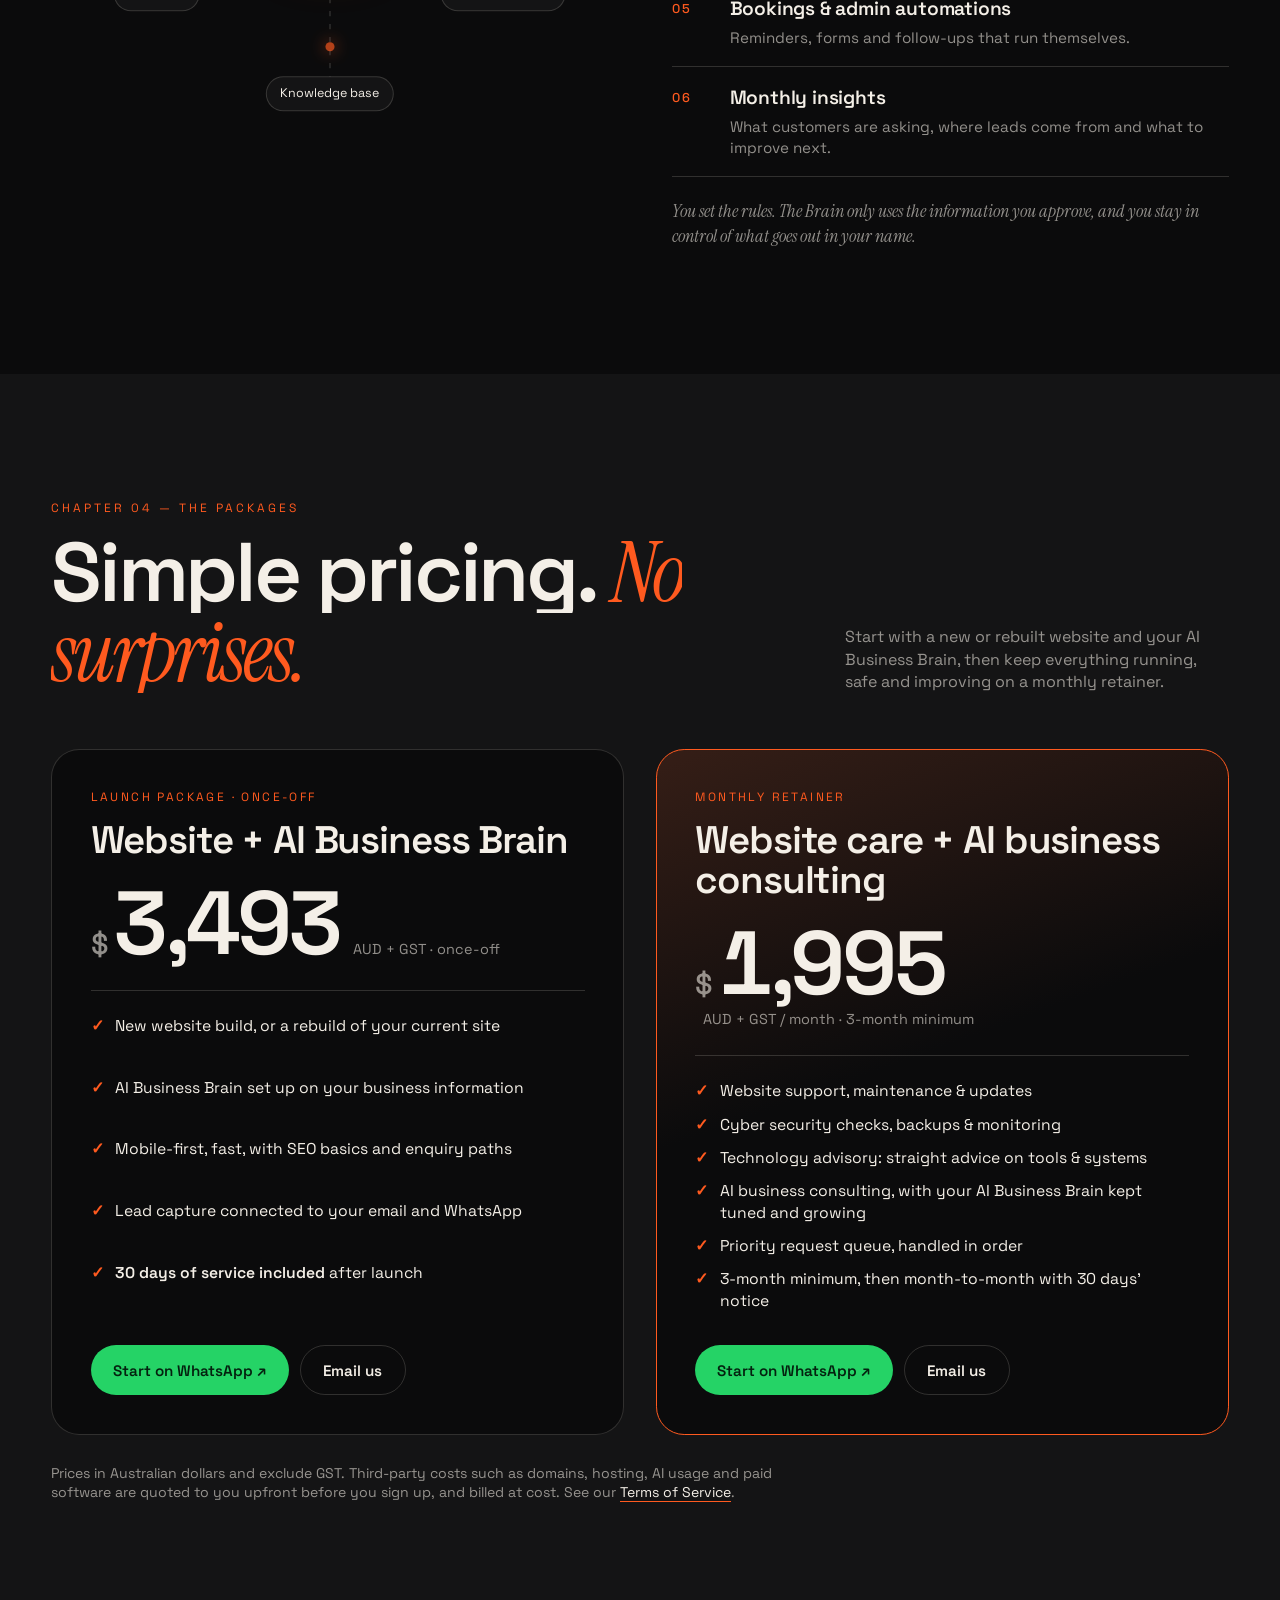
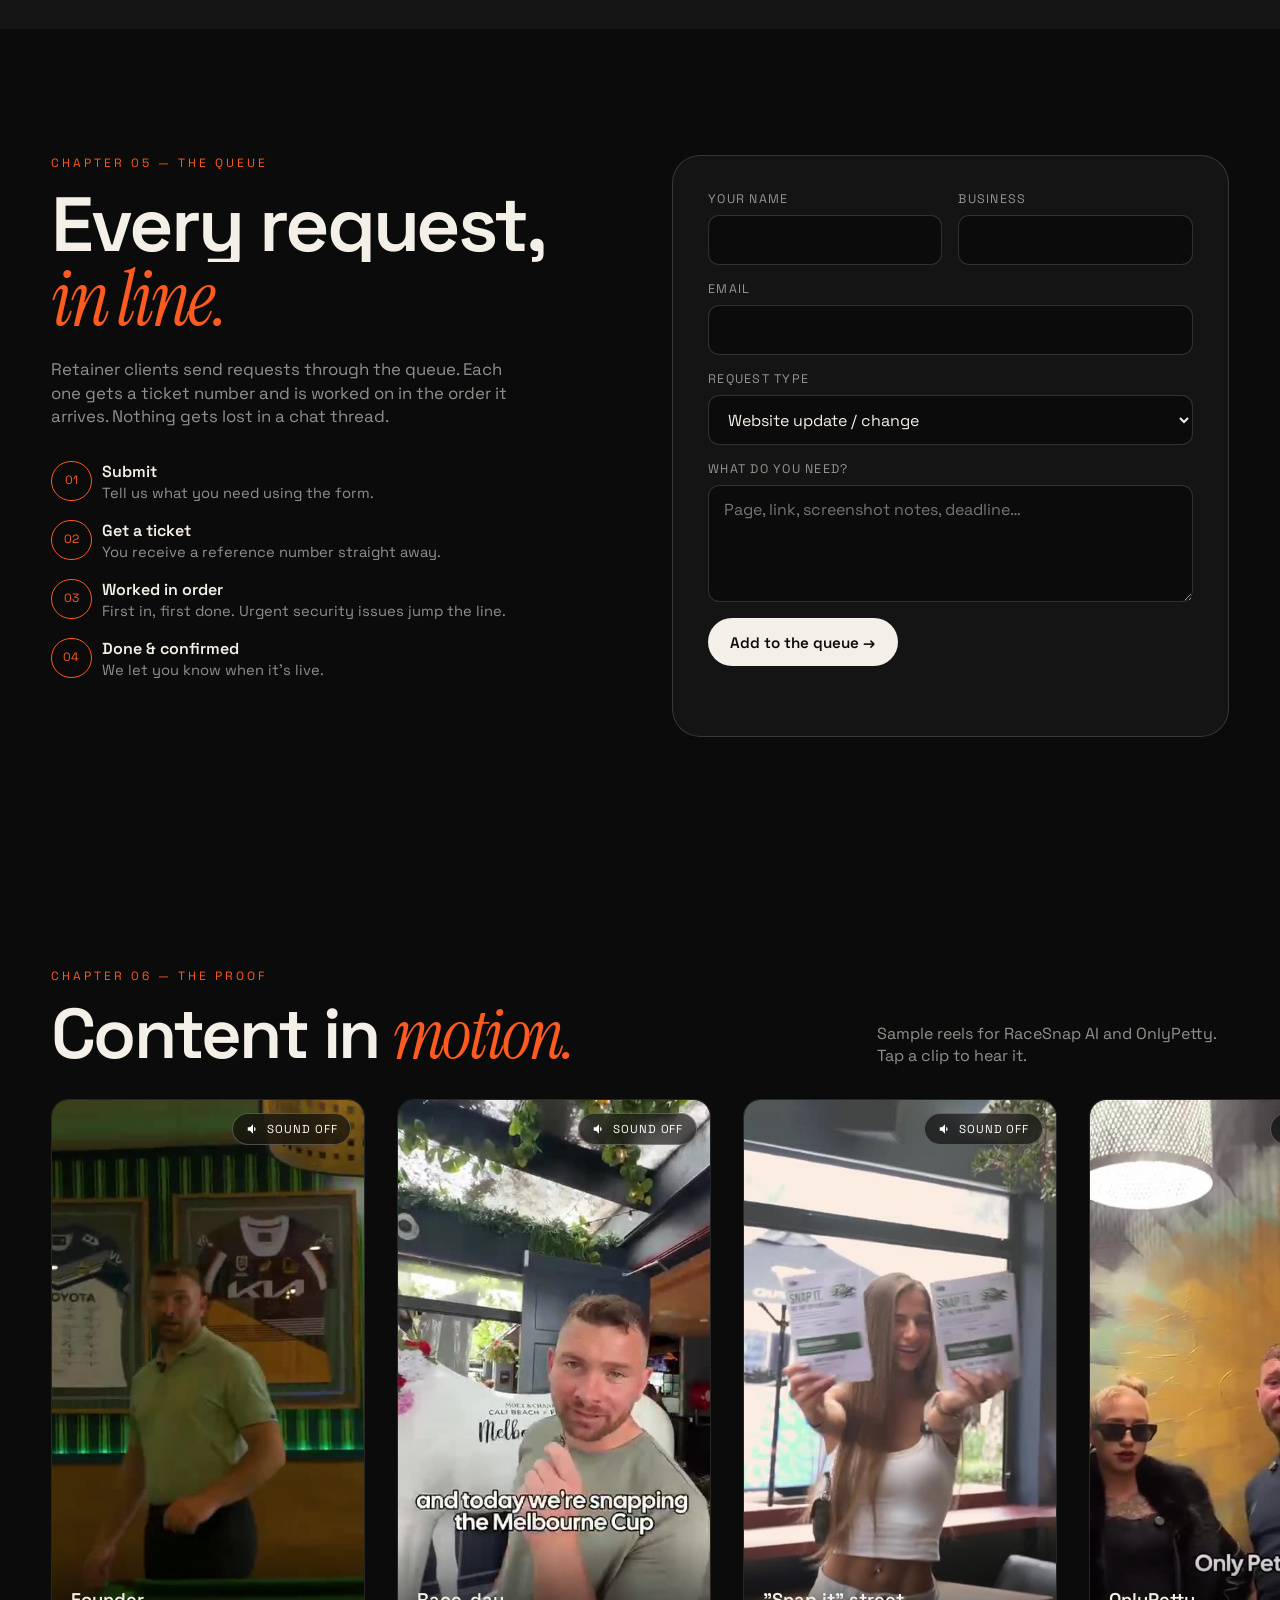
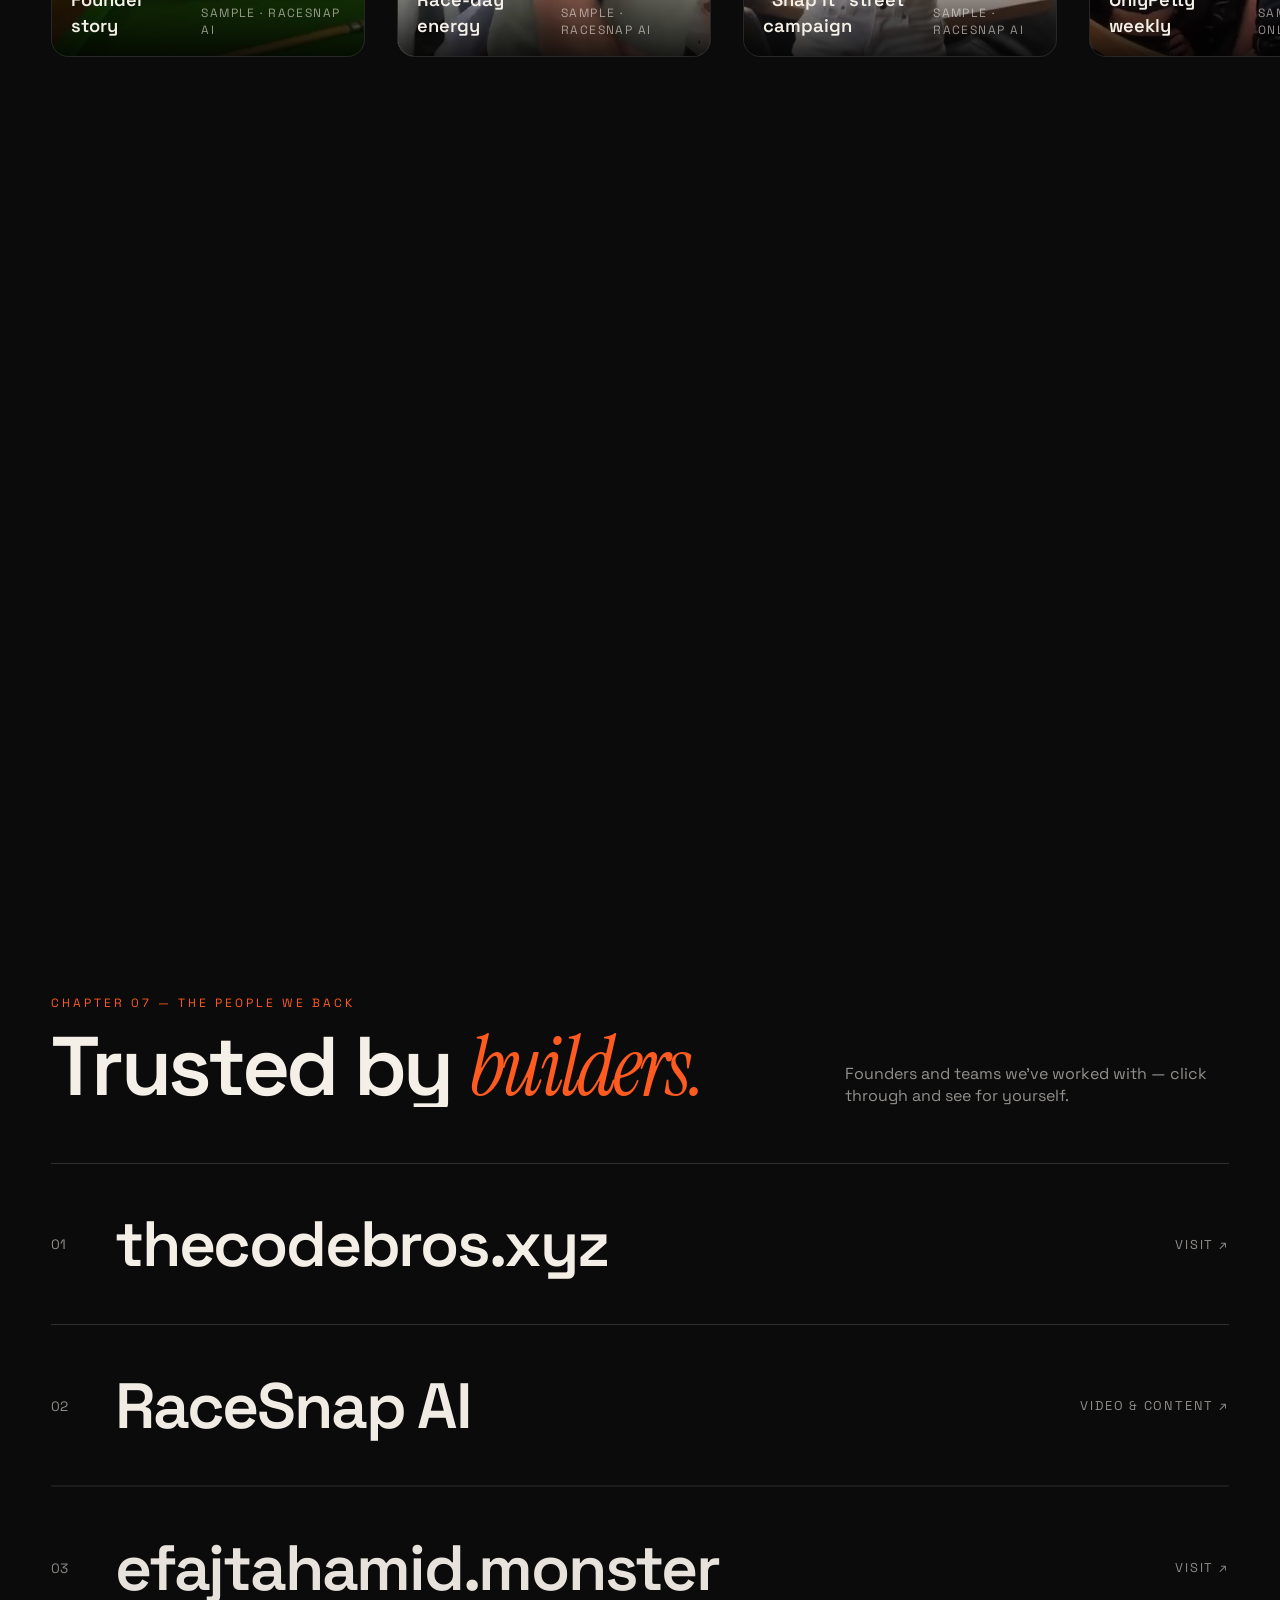
==== commit ae02882f: "Add AI Business Brain demo video to the brain section and hero Co-Authored-By: Claude Opus 5.5 <nore" ====
--- a/index.html
+++ b/index.html
@@ -167,6 +167,9 @@
   @media (max-width: 860px) { .brain-grid { grid-template-columns: 1fr; } .brain-node { font-size: .68rem; padding: .4rem .65rem; transform: translate(-50%, -50%) rotate(var(--a)) translateX(36vw) rotate(calc(var(--a) * -1)); } }
 
   /* ---------- packages ---------- */
+  .brain-demo { margin: 0 0 clamp(3rem, 7vh, 5rem); }
+  .brain-demo video { width: 100%; aspect-ratio: 16 / 9; border-radius: calc(var(--radius) * 1.4); border: 1px solid var(--line); background: #000; box-shadow: 0 40px 100px rgba(0,0,0,.5); }
+  .brain-demo figcaption { margin-top: .9rem; font-size: .88rem; color: var(--muted); }
   .packages { background: var(--bg-2); }
   .pkg-grid { display: grid; grid-template-columns: 1fr 1fr; gap: clamp(1rem, 2.5vw, 2rem); }
   .pkg { position: relative; display: flex; flex-direction: column; background: var(--bg); border: 1px solid var(--line); border-radius: calc(var(--radius) * 1.6); padding: clamp(1.5rem, 3vw, 2.6rem); overflow: hidden; }
@@ -359,7 +362,7 @@
         <p class="sub" data-fade>OmniCut Media is the one team growing businesses call for a site that converts, an AI Business Brain that works around the clock, and tech that just works.</p>
         <div class="hero-ctas" data-fade>
           <a class="btn wa magnetic" data-wa="Hi Adrian, I'd like a quote for my business." href="#" target="_blank" rel="noopener">Start on WhatsApp ↗</a>
-          <a class="btn ghost magnetic" href="#packages">See packages</a>
+          <a class="btn ghost magnetic" href="#brainDemo">Watch the AI demo ▶</a>
         </div>
       </div>
     </div>
@@ -476,6 +479,10 @@
       </div>
       <p>An AI assistant set up on your own business information. It answers customers, captures leads and takes the busywork off your plate, around the clock.</p>
     </div>
+    <figure class="brain-demo" id="brainDemo">
+      <video src="assets/videos/ai-brain-demo.mp4" poster="assets/images/ai-brain-demo.jpg" autoplay muted loop playsinline controls preload="metadata"></video>
+      <figcaption>Watch it work: one evening at an example business. The demo uses example conversations and numbers.</figcaption>
+    </figure>
     <div class="brain-grid">
       <div class="brain-vis" aria-hidden="true">
         <svg id="brainSvg" viewBox="0 0 400 400">
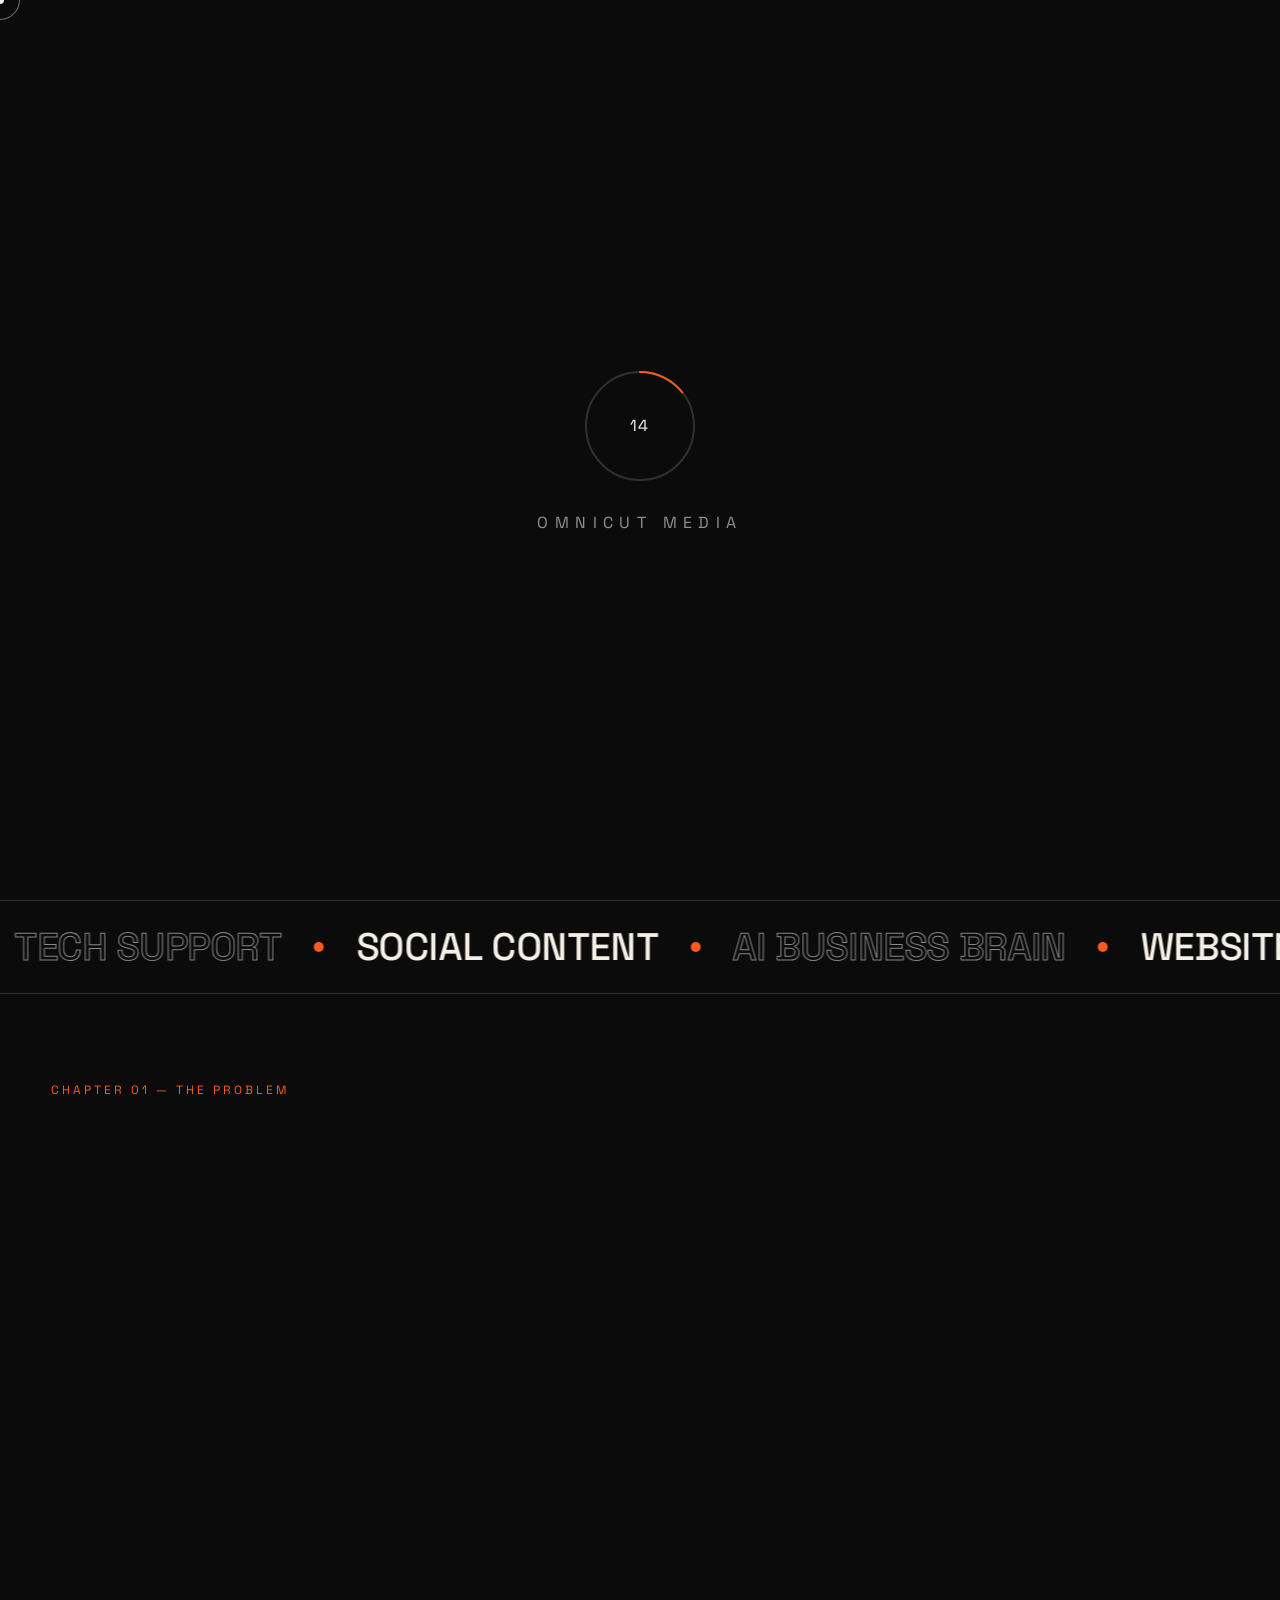
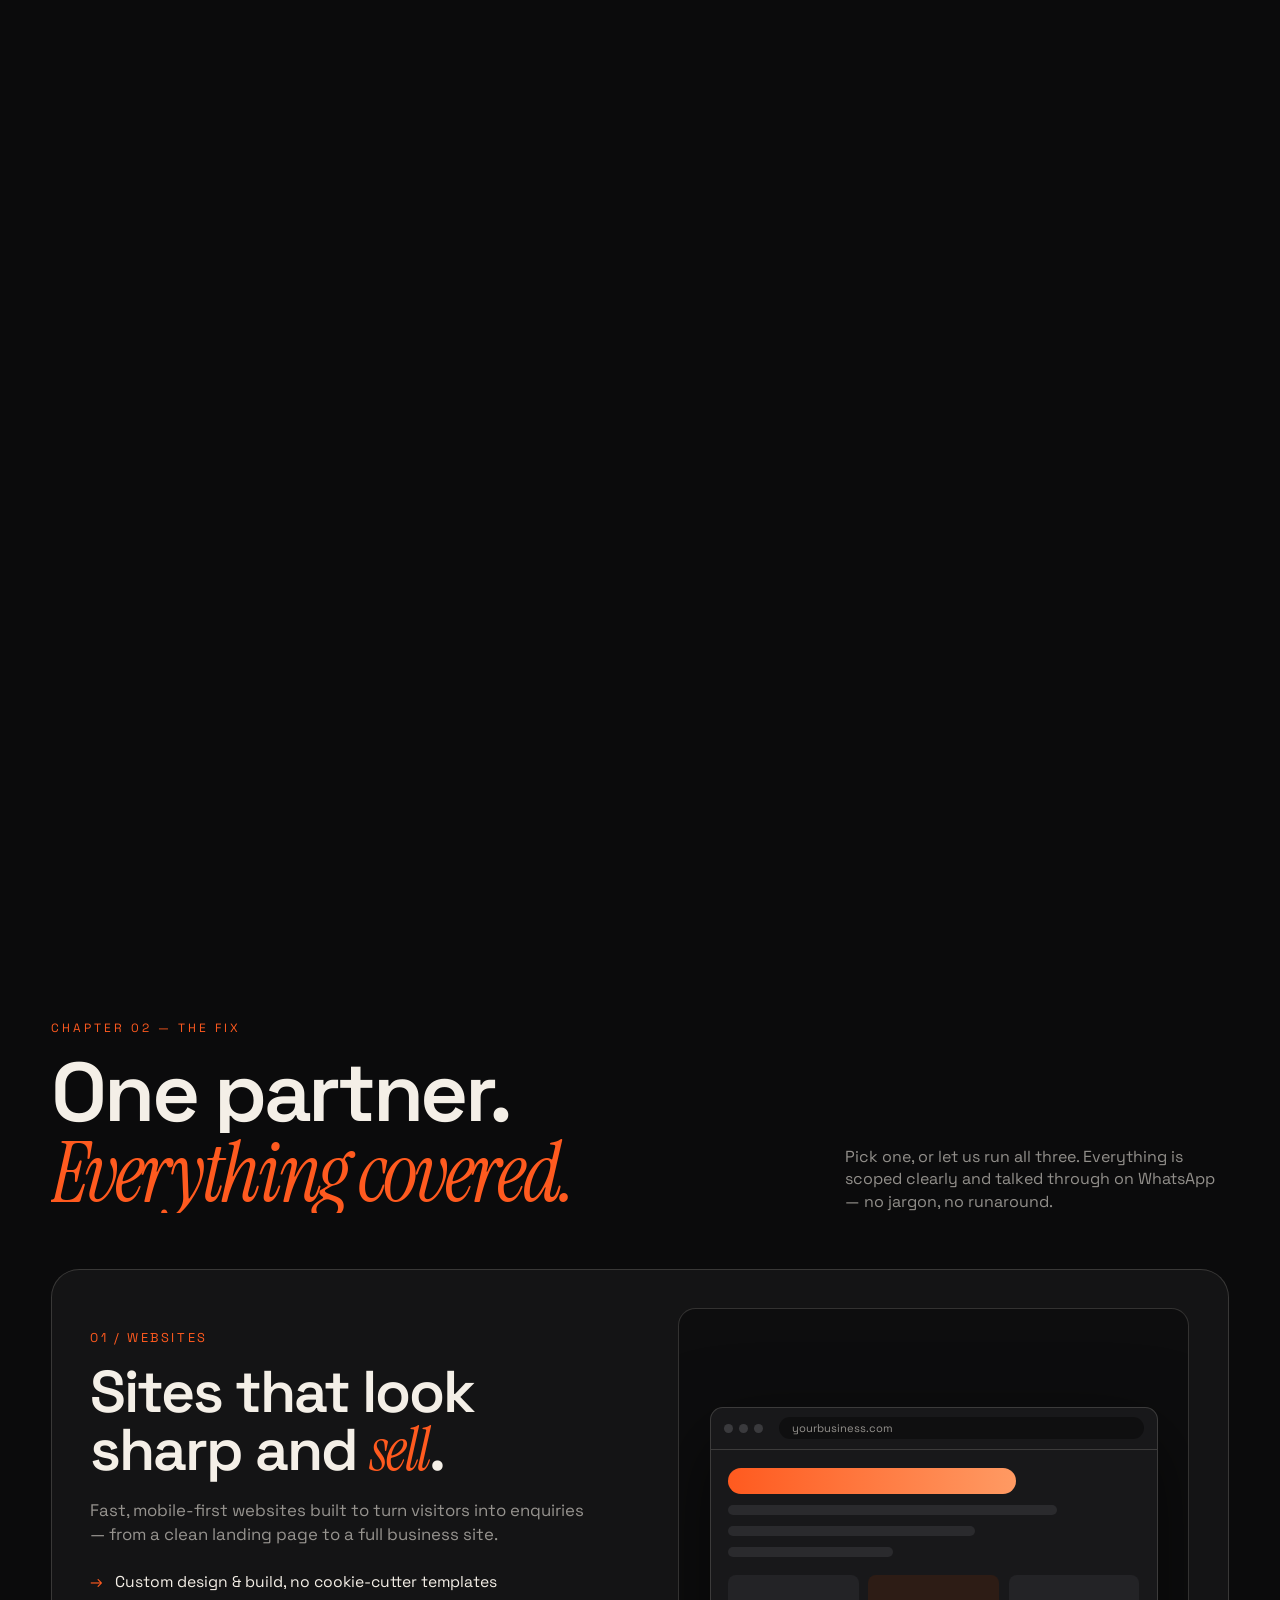
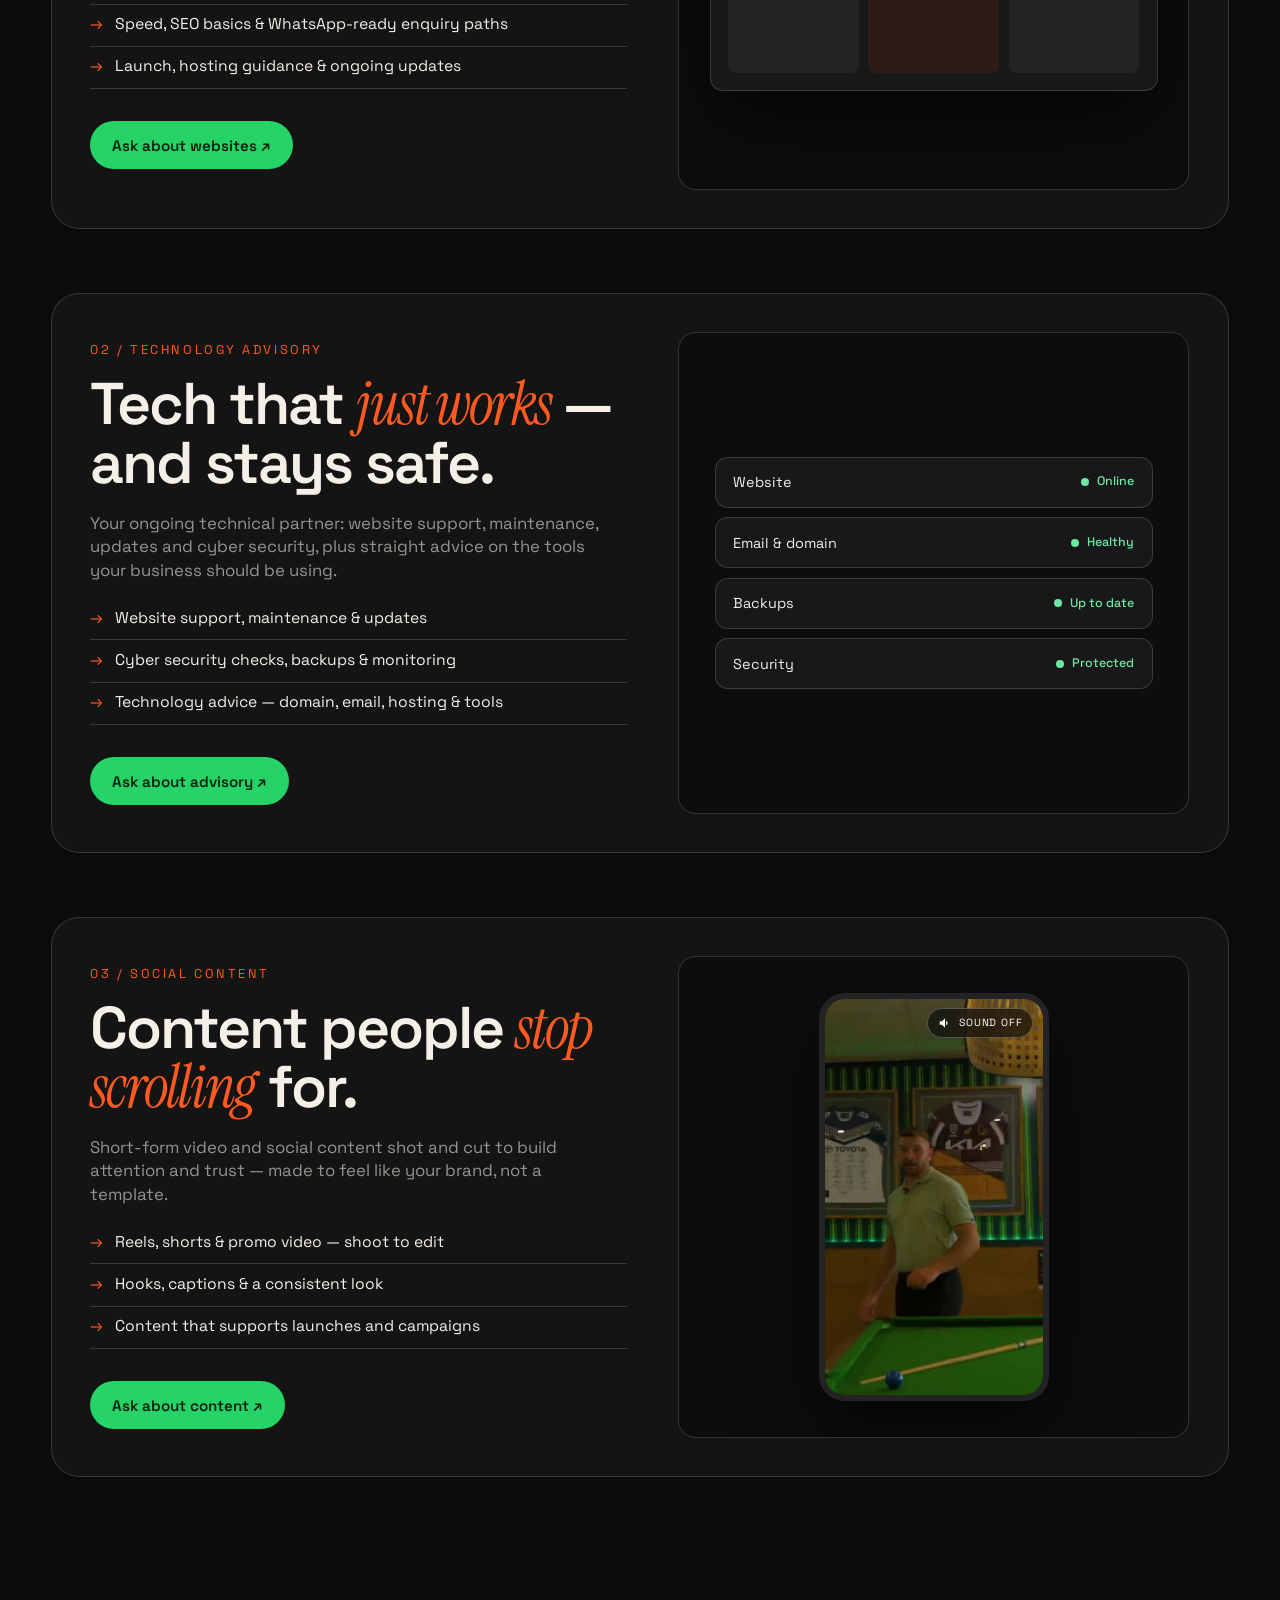
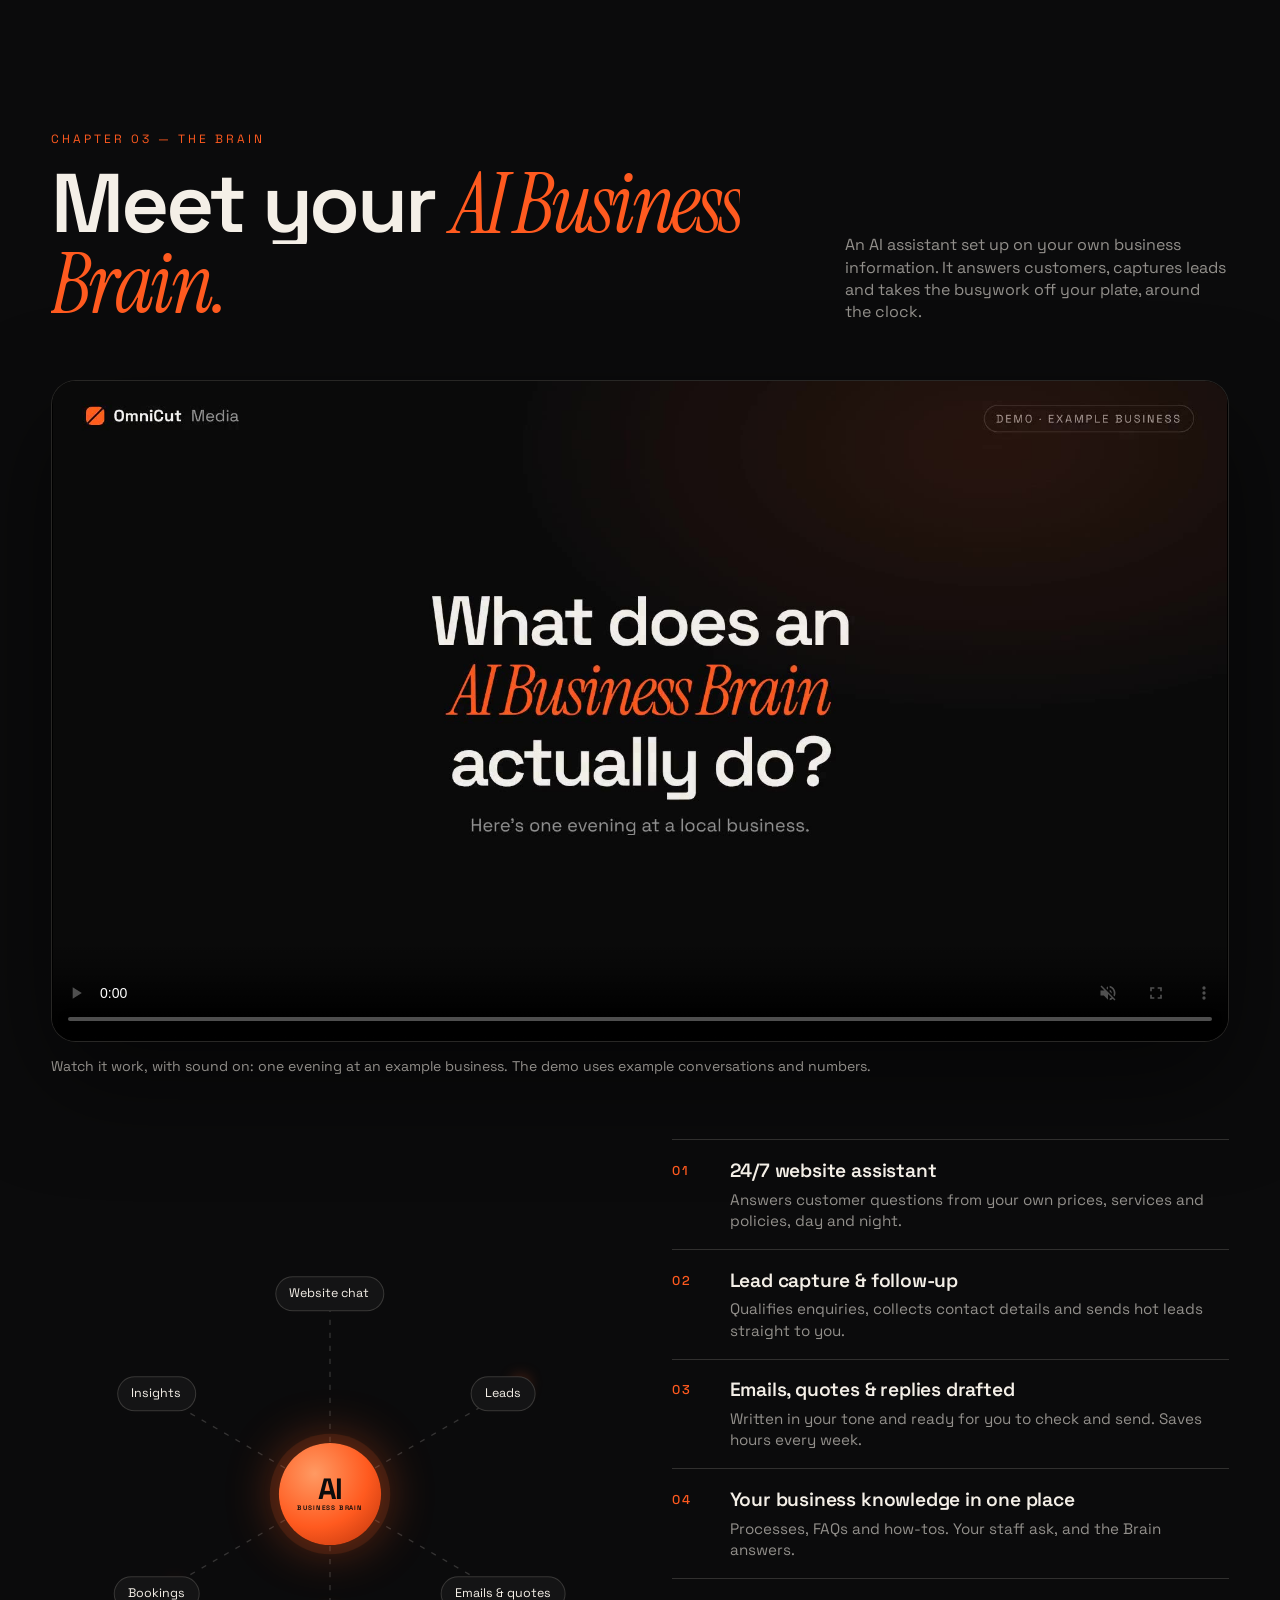
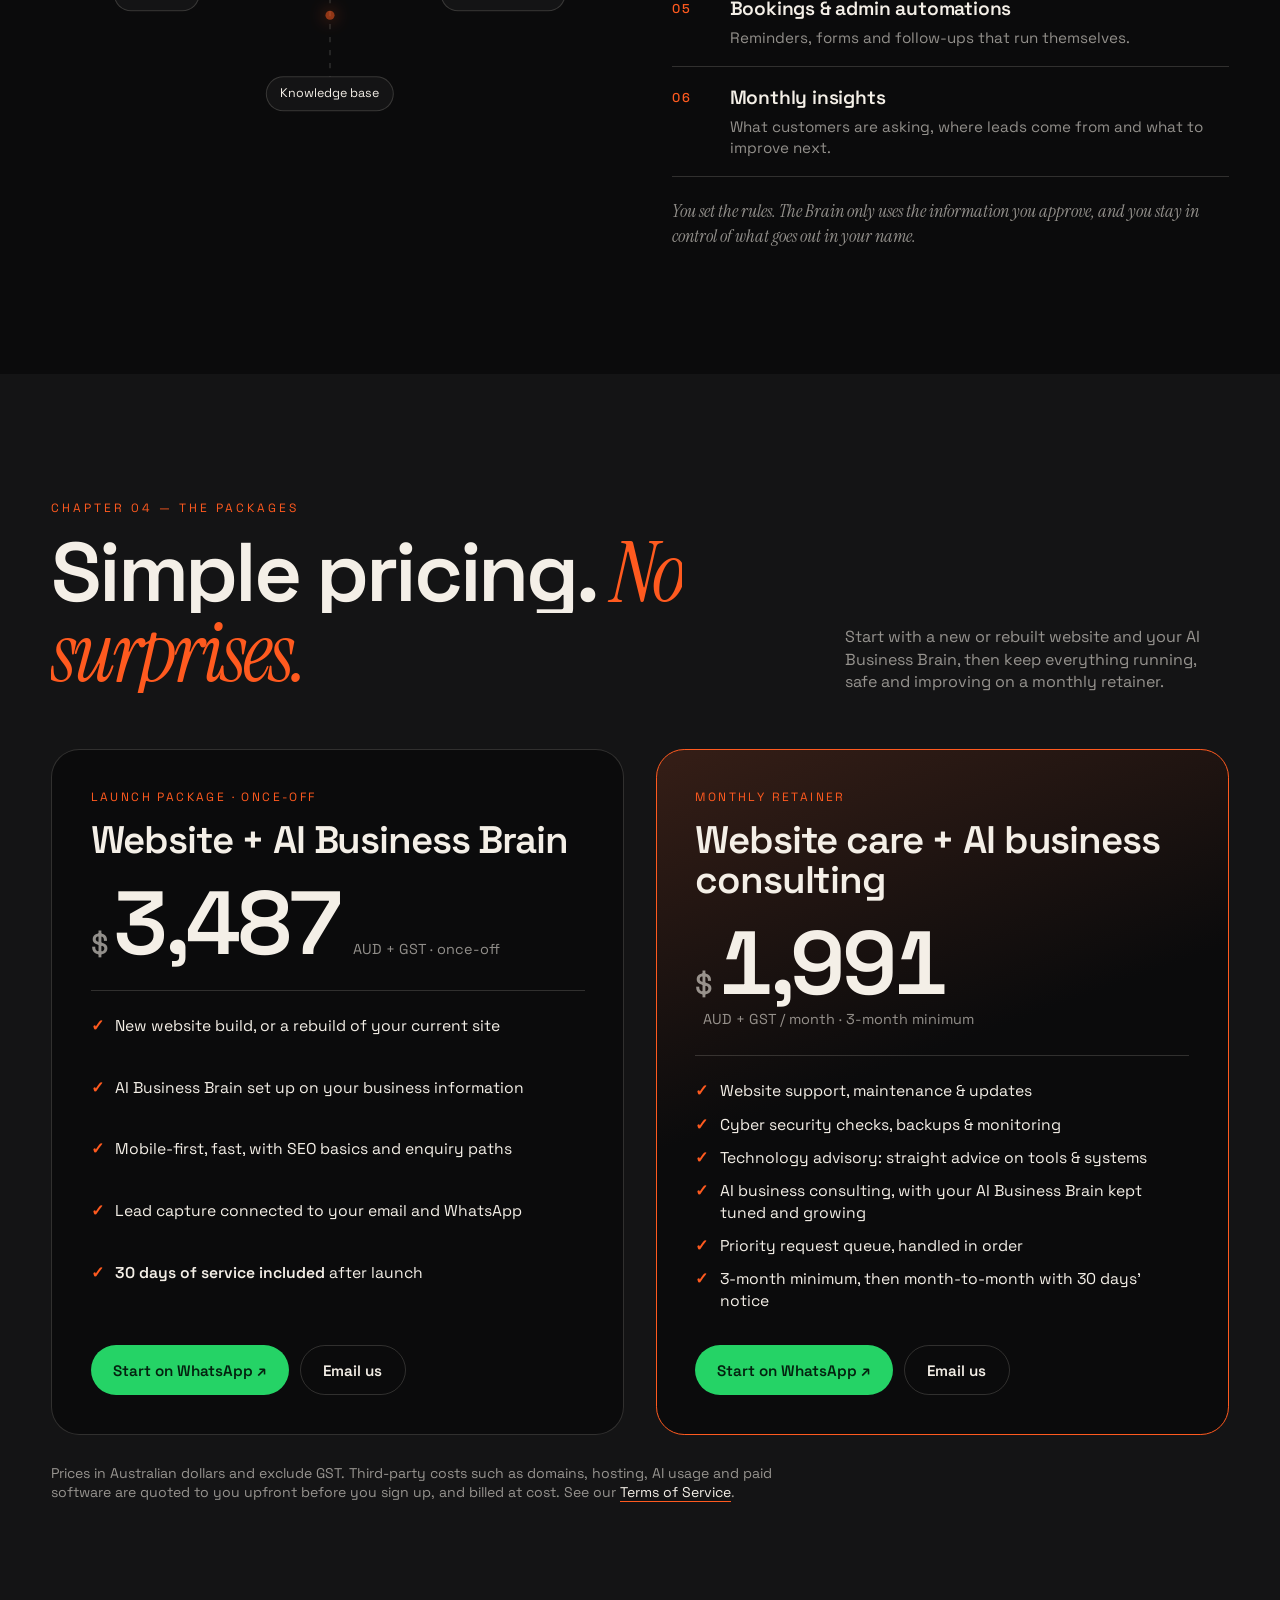
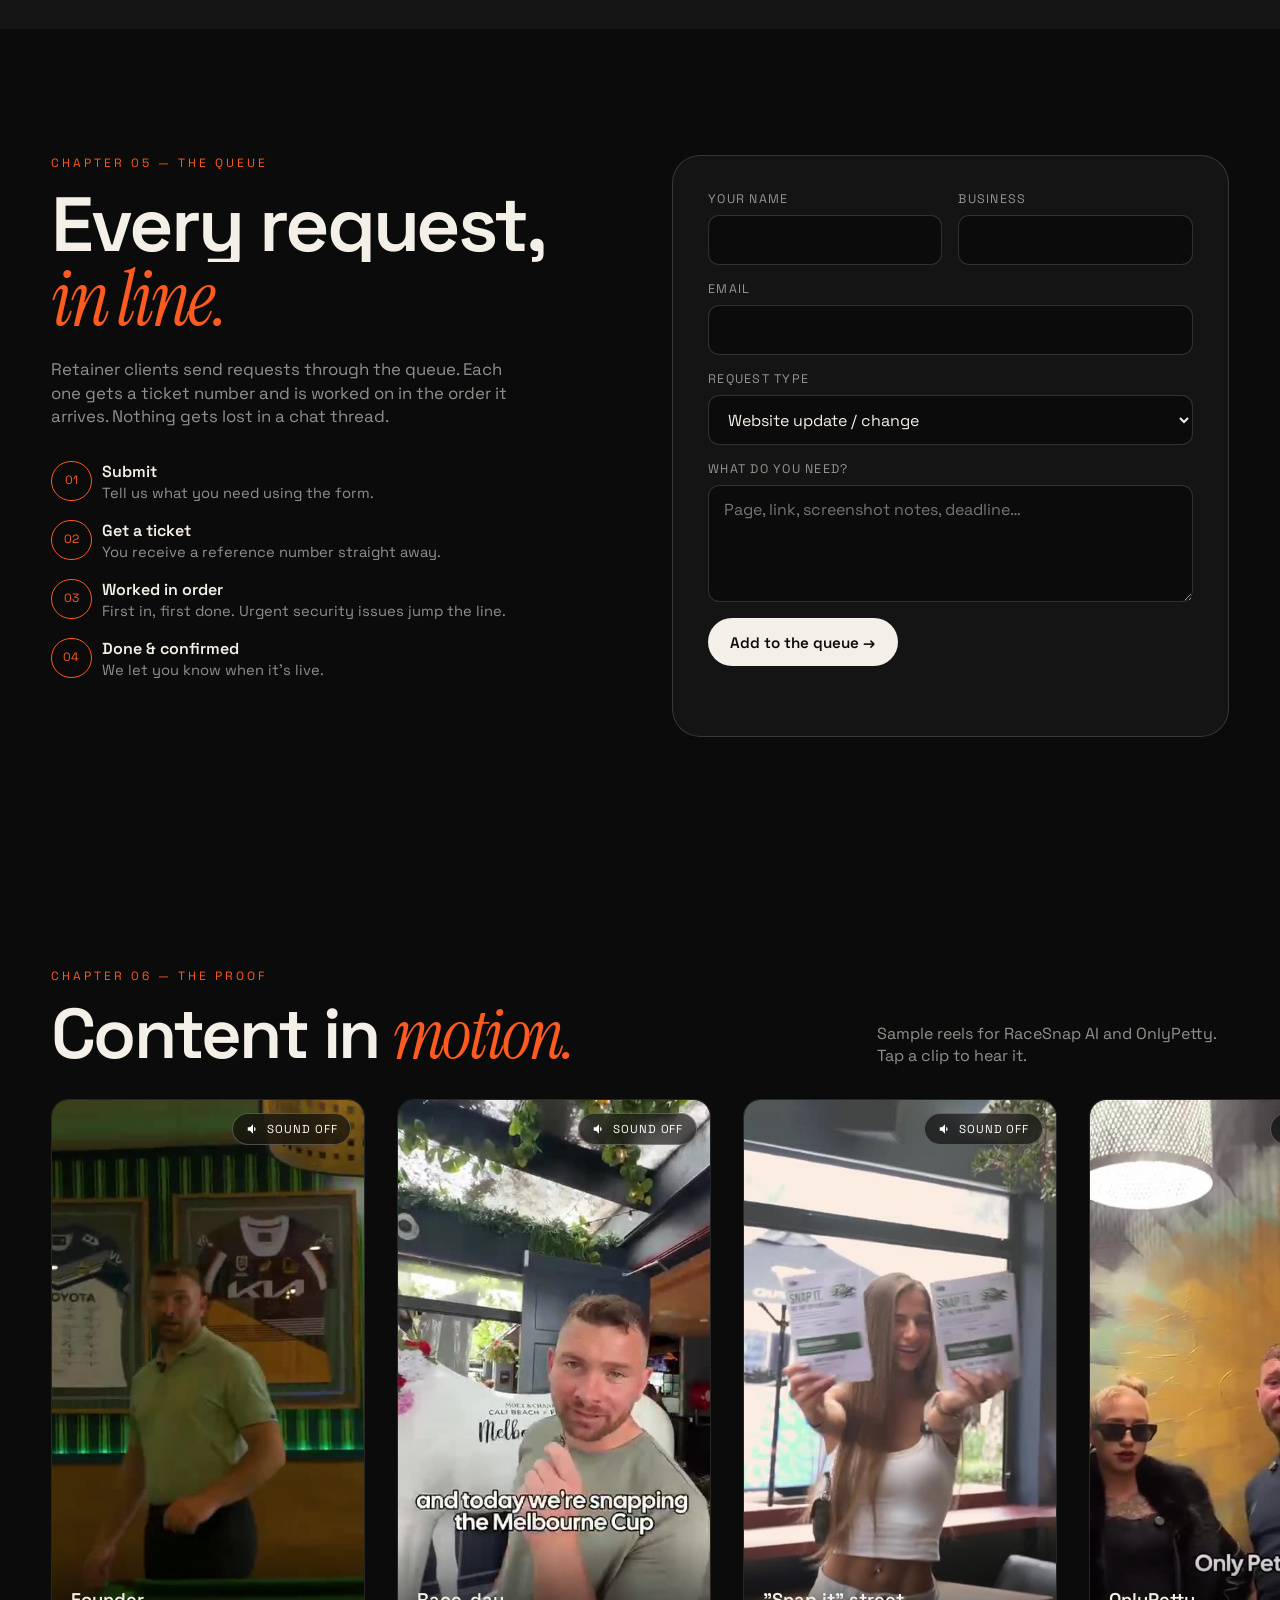
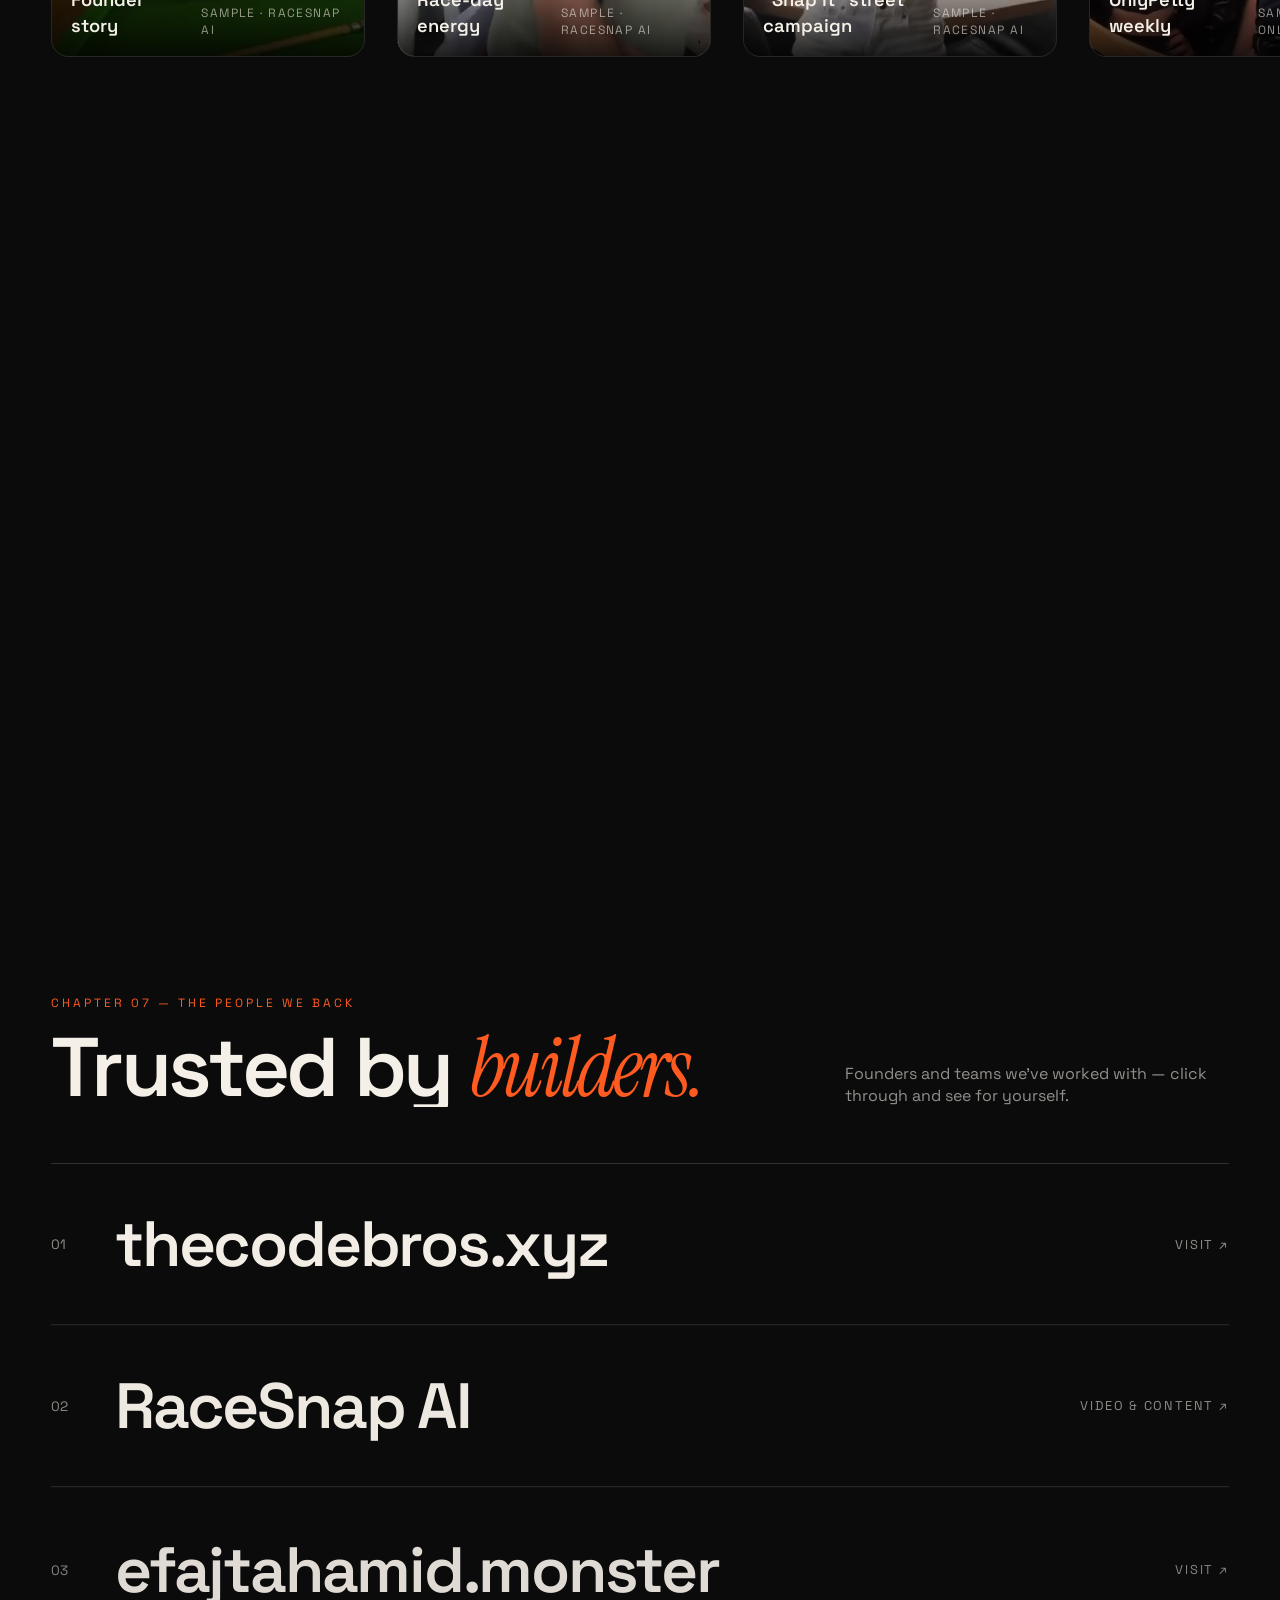
==== commit 8a74b17e: "Add voiceover to AI Business Brain demo video Co-Authored-By: Claude Opus 5.5 <noreply@anthropic.com" ====
--- a/index.html
+++ b/index.html
@@ -481,7 +481,7 @@
     </div>
     <figure class="brain-demo" id="brainDemo">
       <video src="assets/videos/ai-brain-demo.mp4" poster="assets/images/ai-brain-demo.jpg" autoplay muted loop playsinline controls preload="metadata"></video>
-      <figcaption>Watch it work: one evening at an example business. The demo uses example conversations and numbers.</figcaption>
+      <figcaption>Watch it work, with sound on: one evening at an example business. The demo uses example conversations and numbers.</figcaption>
     </figure>
     <div class="brain-grid">
       <div class="brain-vis" aria-hidden="true">
